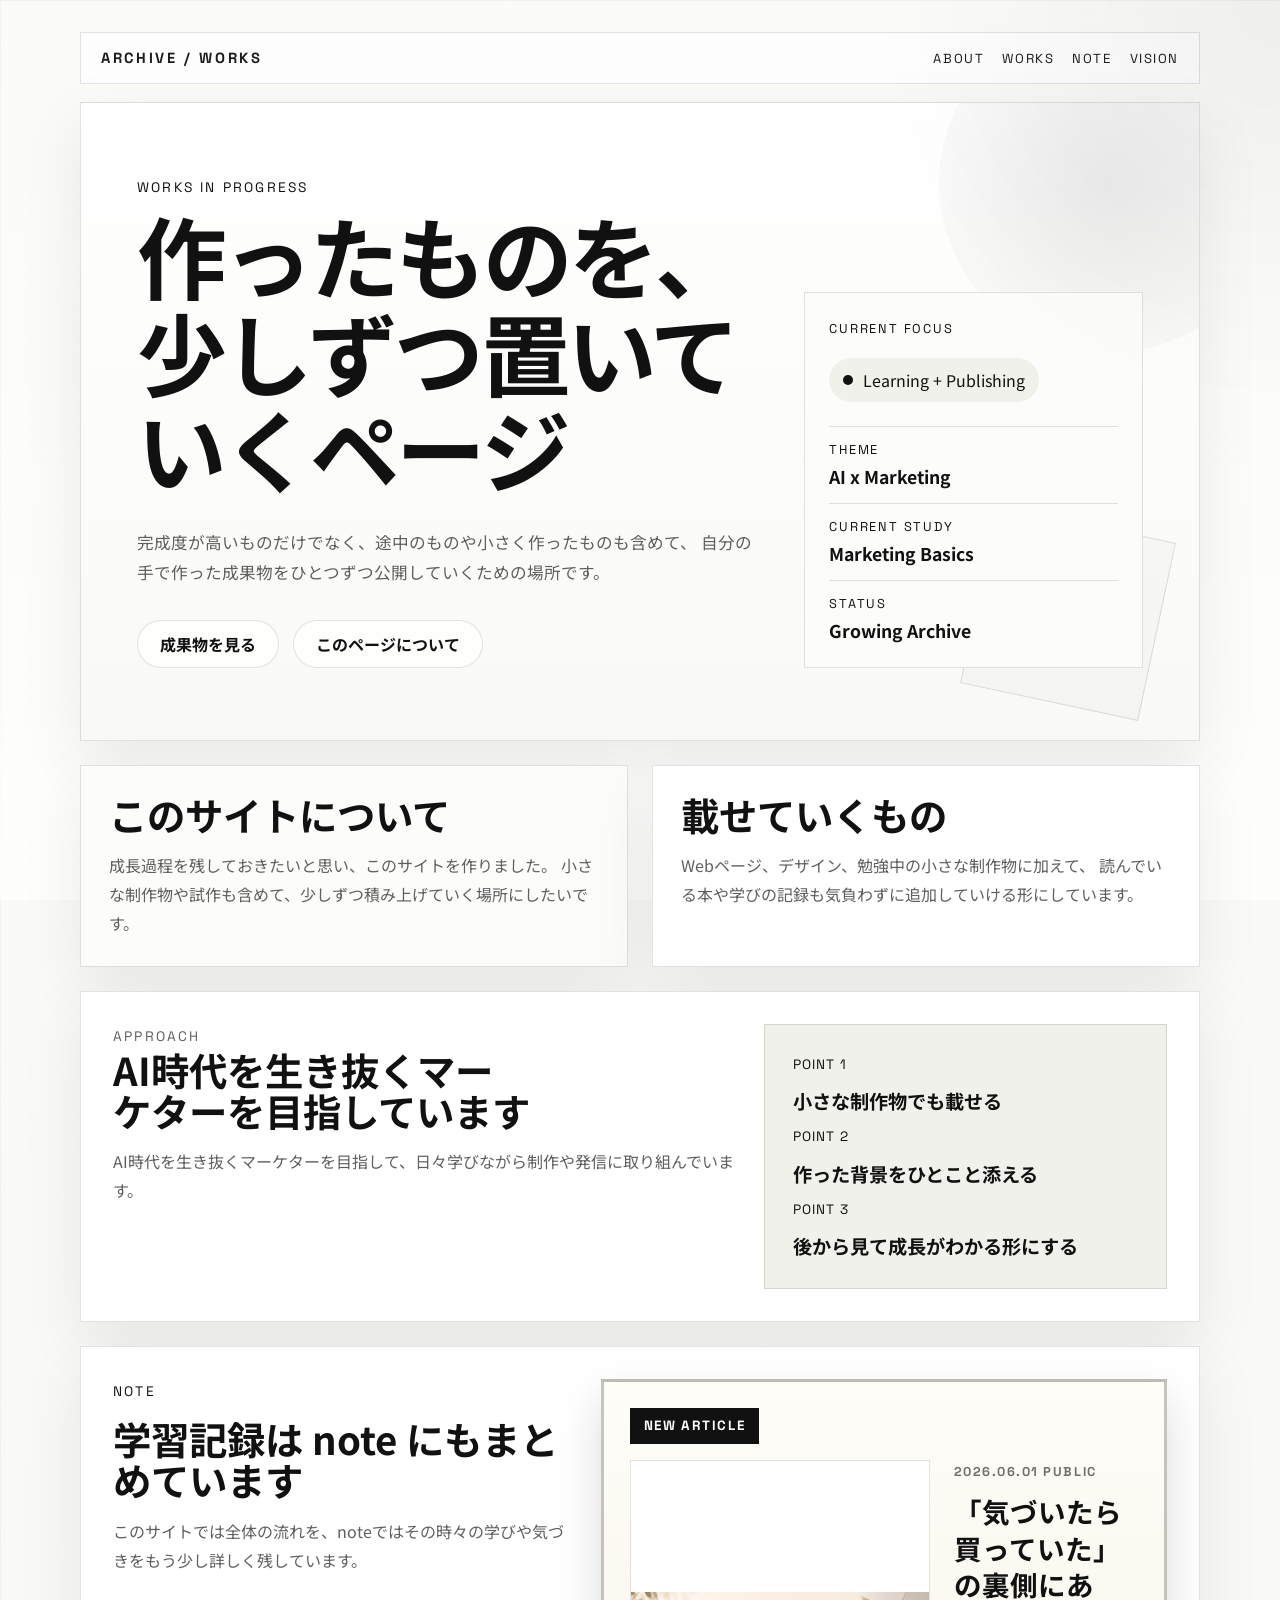
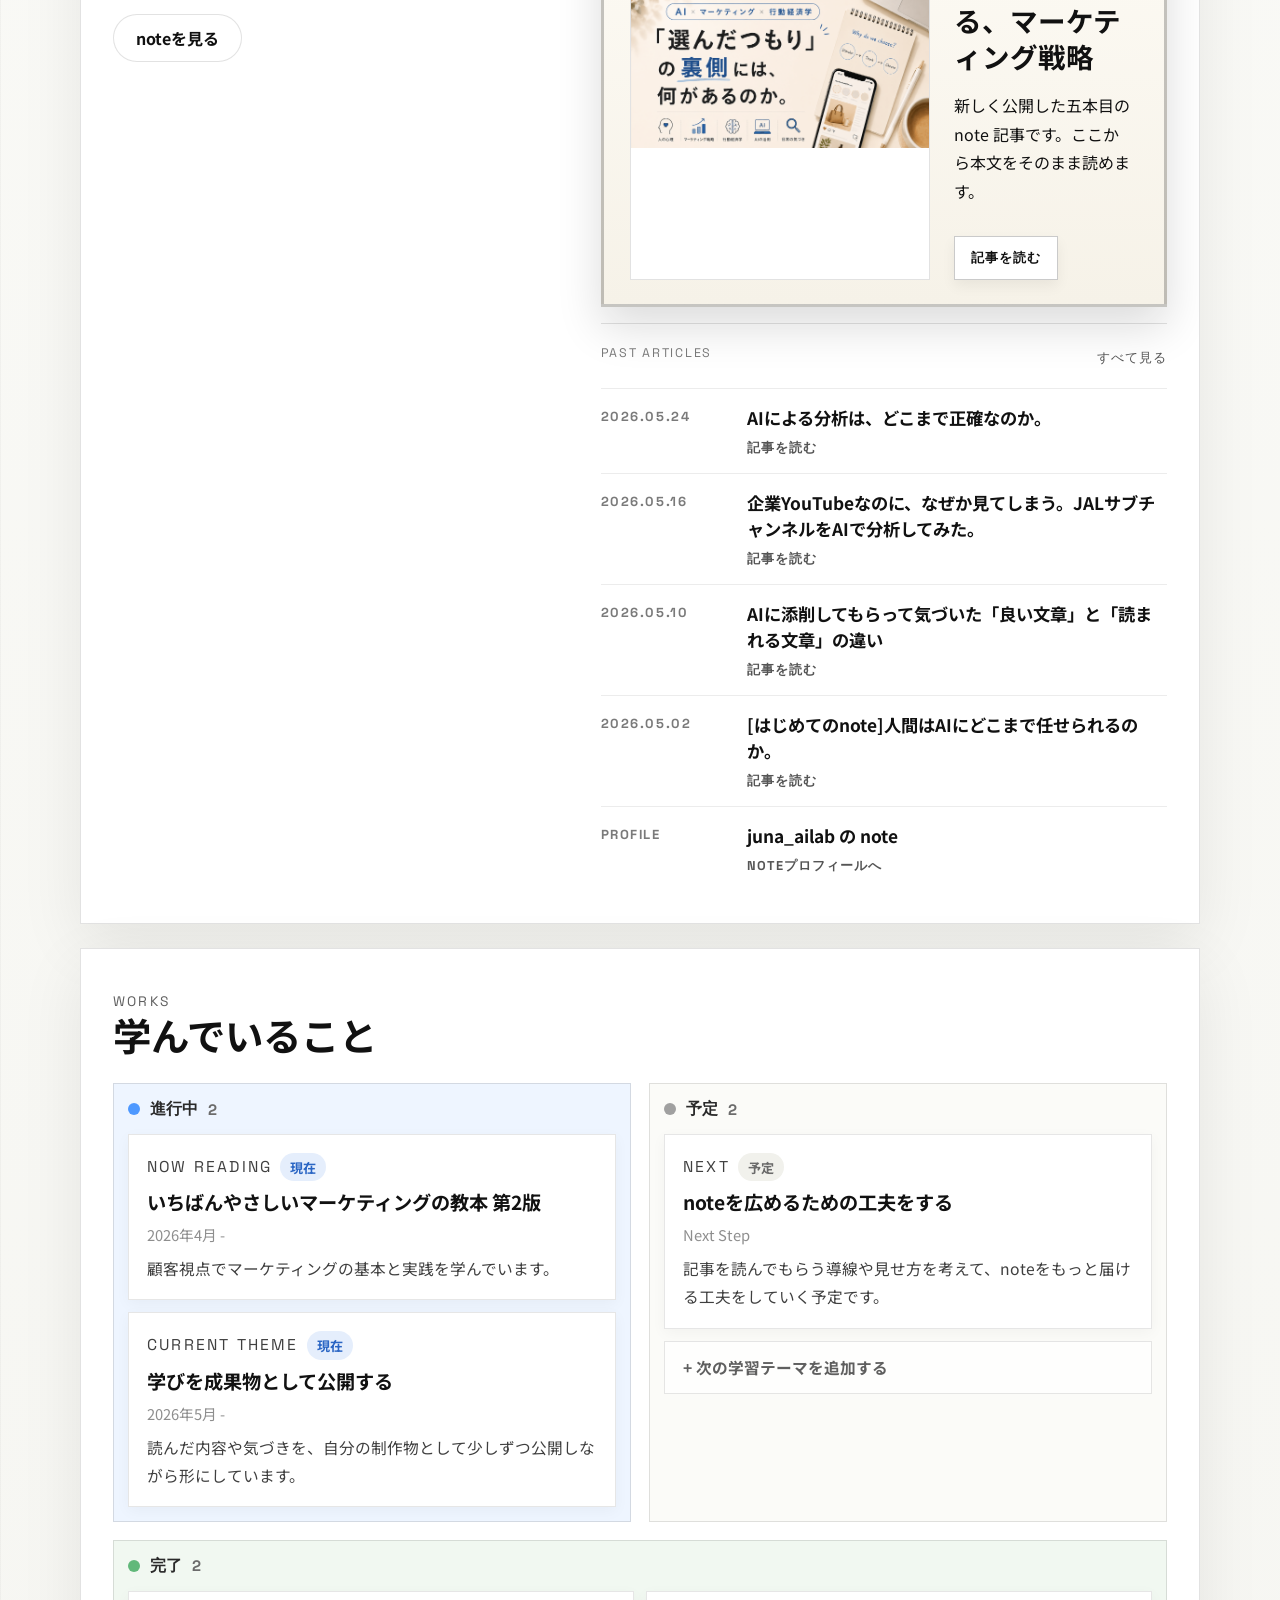
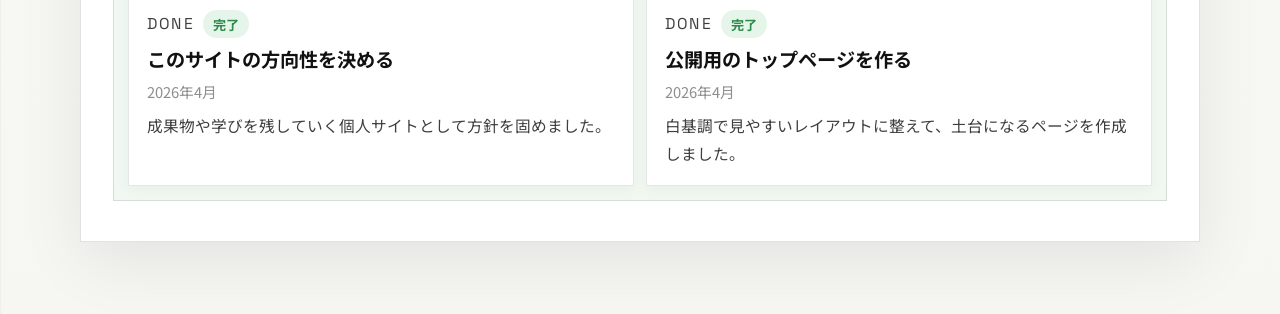
==== index.html @ 8f5c6675 "Update latest note article" ====
<!DOCTYPE html>
<html lang="ja">
  <head>
    <meta charset="UTF-8" />
    <meta name="viewport" content="width=device-width, initial-scale=1.0" />
    <title>成果物を置いていくページ</title>
    <link rel="preconnect" href="https://fonts.googleapis.com" />
    <link rel="preconnect" href="https://fonts.gstatic.com" crossorigin />
    <link
      href="https://fonts.googleapis.com/css2?family=Noto+Sans+JP:wght@400;500;700;800&family=Space+Grotesk:wght@400;500;700&display=swap"
      rel="stylesheet"
    />
    <link rel="stylesheet" href="./style.css" />
  </head>
  <body>
    <div class="page-shell">
      <nav class="site-nav" aria-label="primary">
        <div class="site-mark">Archive / Works</div>
        <div class="site-links">
          <a href="#about">About</a>
          <a href="#works">Works</a>
          <a href="#note">Note</a>
          <a href="#profile">Vision</a>
        </div>
      </nav>

      <header class="hero">
        <div class="hero-copy">
          <p class="eyebrow">WORKS IN PROGRESS</p>
          <h1>作ったものを、少しずつ置いていくページ</h1>
          <p class="hero-text">
            完成度が高いものだけでなく、途中のものや小さく作ったものも含めて、
            自分の手で作った成果物をひとつずつ公開していくための場所です。
          </p>
          <div class="hero-actions">
            <a class="button button-primary" href="#note">成果物を見る</a>
            <a class="button button-secondary" href="#about">このページについて</a>
          </div>
        </div>

        <aside class="hero-panel" aria-label="site overview">
          <p class="panel-label">CURRENT FOCUS</p>
          <div class="signal">
            <span class="signal-dot"></span>
            <span>Learning + Publishing</span>
          </div>
          <dl class="hero-metrics">
            <div>
              <dt>Theme</dt>
              <dd>AI x Marketing</dd>
            </div>
            <div>
              <dt>Current Study</dt>
              <dd>Marketing Basics</dd>
            </div>
            <div>
              <dt>Status</dt>
              <dd>Growing Archive</dd>
            </div>
          </dl>
        </aside>
      </header>

      <main>
        <section class="card-grid" id="about">
          <article class="card card-accent">
            <h2>このサイトについて</h2>
            <p>
              成長過程を残しておきたいと思い、このサイトを作りました。
              小さな制作物や試作も含めて、少しずつ積み上げていく場所にしたいです。
            </p>
          </article>
          <article class="card">
            <h2>載せていくもの</h2>
            <p>
              Webページ、デザイン、勉強中の小さな制作物に加えて、
              読んでいる本や学びの記録も気負わずに追加していける形にしています。
            </p>
          </article>
        </section>

        <section class="profile" id="profile">
          <div class="profile-copy">
            <p class="section-label">APPROACH</p>
            <h2>AI時代を生き抜くマーケターを目指しています</h2>
            <p>
              AI時代を生き抜くマーケターを目指して、日々学びながら制作や発信に取り組んでいます。
            </p>
          </div>
          <div class="profile-panel">
            <p>Point 1</p>
            <strong>小さな制作物でも載せる</strong>
            <p>Point 2</p>
            <strong>作った背景をひとこと添える</strong>
            <p>Point 3</p>
            <strong>後から見て成長がわかる形にする</strong>
          </div>
        </section>

        <section class="note-section" id="note">
          <div class="note-copy">
            <p class="section-label">NOTE</p>
            <h2>学習記録は note にもまとめています</h2>
            <p>
              このサイトでは全体の流れを、noteではその時々の学びや気づきをもう少し詳しく残しています。
            </p>
            <a class="button button-primary" href="https://note.com/juna_ailab" target="_blank" rel="noreferrer">
              noteを見る
            </a>
          </div>
          <div class="note-grid">
            <a class="note-card note-card-featured" href="https://note.com/juna_ailab/n/n4e524d72c560" target="_blank" rel="noreferrer">
              <p class="note-label">NEW ARTICLE</p>
              <div class="note-featured-layout">
                <div class="note-thumbnail">
                  <img src="./note-article-thumb-5.png" alt="五本目のnote記事サムネイル" />
                </div>
                <div class="note-featured-copy">
                  <p class="note-date">2026.06.01 Public</p>
                  <h3>「気づいたら買っていた」の裏側にある、マーケティング戦略</h3>
                  <p>新しく公開した五本目の note 記事です。ここから本文をそのまま読めます。</p>
                  <span class="note-link">記事を読む</span>
                </div>
              </div>
            </a>
            <div class="past-articles">
              <div class="past-articles-header">
                <p class="note-label">PAST ARTICLES</p>
                <a class="past-articles-link" href="https://note.com/juna_ailab" target="_blank" rel="noreferrer">
                  すべて見る
                </a>
              </div>
              <a
                class="headline-item"
                href="https://note.com/juna_ailab/n/n5fbb3670ff17"
                target="_blank"
                rel="noreferrer"
              >
                <p class="headline-date">2026.05.24</p>
                <div class="headline-body">
                  <h3>AIによる分析は、どこまで正確なのか。</h3>
                  <span class="headline-link">記事を読む</span>
                </div>
              </a>
              <a
                class="headline-item"
                href="https://note.com/juna_ailab/n/nf59cea76a157"
                target="_blank"
                rel="noreferrer"
              >
                <p class="headline-date">2026.05.16</p>
                <div class="headline-body">
                  <h3>企業YouTubeなのに、なぜか見てしまう。JALサブチャンネルをAIで分析してみた。</h3>
                  <span class="headline-link">記事を読む</span>
                </div>
              </a>
              <a
                class="headline-item"
                href="https://note.com/juna_ailab/n/n87739e227b66"
                target="_blank"
                rel="noreferrer"
              >
                <p class="headline-date">2026.05.10</p>
                <div class="headline-body">
                  <h3>AIに添削してもらって気づいた「良い文章」と「読まれる文章」の違い</h3>
                  <span class="headline-link">記事を読む</span>
                </div>
              </a>
              <a
                class="headline-item"
                href="https://note.com/juna_ailab/n/ne83210d239c8"
                target="_blank"
                rel="noreferrer"
              >
                <p class="headline-date">2026.05.02</p>
                <div class="headline-body">
                  <h3>[はじめてのnote]人間はAIにどこまで任せられるのか。</h3>
                  <span class="headline-link">記事を読む</span>
                </div>
              </a>
              <a class="headline-item" href="https://note.com/juna_ailab" target="_blank" rel="noreferrer">
                <p class="headline-date">PROFILE</p>
                <div class="headline-body">
                  <h3>juna_ailab の note</h3>
                  <span class="headline-link">noteプロフィールへ</span>
                </div>
              </a>
            </div>
          </div>
        </section>

        <section class="contact" id="works">
          <p class="section-label">WORKS</p>
          <h2>学んでいること</h2>

          <div class="works-grid">
            <section class="work-column is-active" aria-label="進行中">
              <div class="work-column-header">
                <span class="work-dot"></span>
                <span class="work-column-title">進行中</span>
                <span class="work-count">2</span>
              </div>
              <div class="work-list">
                <article class="work-card">
                  <div class="work-meta">
                    <p class="work-tag">Now Reading</p>
                    <span class="work-pill">現在</span>
                  </div>
                  <h3>いちばんやさしいマーケティングの教本 第2版</h3>
                  <div class="work-date">2026年4月 -</div>
                  <p>顧客視点でマーケティングの基本と実践を学んでいます。</p>
                </article>
                <article class="work-card">
                  <div class="work-meta">
                    <p class="work-tag">Current Theme</p>
                    <span class="work-pill">現在</span>
                  </div>
                  <h3>学びを成果物として公開する</h3>
                  <div class="work-date">2026年5月 -</div>
                  <p>読んだ内容や気づきを、自分の制作物として少しずつ公開しながら形にしています。</p>
                </article>
              </div>
            </section>

            <section class="work-column is-plan" aria-label="予定">
              <div class="work-column-header">
                <span class="work-dot"></span>
                <span class="work-column-title">予定</span>
                <span class="work-count">2</span>
              </div>
              <div class="work-list">
                <article class="work-card">
                  <div class="work-meta">
                    <p class="work-tag">Next</p>
                    <span class="work-pill">予定</span>
                  </div>
                  <h3>noteを広めるための工夫をする</h3>
                  <div class="work-date">Next Step</div>
                  <p>記事を読んでもらう導線や見せ方を考えて、noteをもっと届ける工夫をしていく予定です。</p>
                </article>
                <article class="work-add">+ 次の学習テーマを追加する</article>
              </div>
            </section>
          </div>

          <div class="works-grid-bottom">
            <section class="work-column is-done" aria-label="完了">
              <div class="work-column-header">
                <span class="work-dot"></span>
                <span class="work-column-title">完了</span>
                <span class="work-count">2</span>
              </div>
              <div class="work-list work-list-complete">
                <article class="work-card">
                  <div class="work-meta">
                    <p class="work-tag">Done</p>
                    <span class="work-pill">完了</span>
                  </div>
                  <h3>このサイトの方向性を決める</h3>
                  <div class="work-date">2026年4月</div>
                  <p>成果物や学びを残していく個人サイトとして方針を固めました。</p>
                </article>
                <article class="work-card">
                  <div class="work-meta">
                    <p class="work-tag">Done</p>
                    <span class="work-pill">完了</span>
                  </div>
                  <h3>公開用のトップページを作る</h3>
                  <div class="work-date">2026年4月</div>
                  <p>白基調で見やすいレイアウトに整えて、土台になるページを作成しました。</p>
                </article>
              </div>
            </section>
          </div>
        </section>
      </main>
    </div>
  </body>
</html>
---- style.css ----
:root {
  --bg: #f6f6f2;
  --bg-soft: #ffffff;
  --surface: rgba(255, 255, 255, 0.96);
  --text: #111111;
  --muted: #5f5f5f;
  --line: rgba(17, 17, 17, 0.12);
  --accent: #111111;
  --shadow: 0 20px 60px rgba(17, 17, 17, 0.08);
}

* {
  box-sizing: border-box;
}

html {
  scroll-behavior: smooth;
}

body {
  margin: 0;
  min-height: 100vh;
  font-family: "Noto Sans JP", sans-serif;
  color: var(--text);
  background:
    linear-gradient(180deg, rgba(17, 17, 17, 0.04) 0, rgba(17, 17, 17, 0.04) 1px, transparent 1px, transparent 120px),
    linear-gradient(90deg, rgba(17, 17, 17, 0.03) 0, rgba(17, 17, 17, 0.03) 1px, transparent 1px, transparent 120px),
    linear-gradient(180deg, #fbfbf8 0%, var(--bg) 100%);
}

body::before {
  content: "";
  position: fixed;
  inset: 0;
  background: linear-gradient(180deg, rgba(255, 255, 255, 0) 0%, rgba(255, 255, 255, 0.78) 100%);
  pointer-events: none;
}

body::after {
  content: "";
  position: fixed;
  inset: 0;
  pointer-events: none;
  background: radial-gradient(circle at top right, rgba(17, 17, 17, 0.05), transparent 26%);
}

.page-shell {
  width: min(1120px, calc(100% - 40px));
  margin: 0 auto;
  padding: 32px 0 72px;
}

.site-nav {
  display: flex;
  align-items: center;
  justify-content: space-between;
  gap: 16px;
  margin-bottom: 18px;
  padding: 16px 20px;
  border: 1px solid var(--line);
  background: rgba(255, 255, 255, 0.88);
}

.site-mark {
  font-family: "Space Grotesk", sans-serif;
  font-size: 0.92rem;
  font-weight: 700;
  letter-spacing: 0.18em;
  text-transform: uppercase;
}

.site-links {
  display: flex;
  flex-wrap: wrap;
  gap: 18px;
}

.site-links a {
  color: var(--text);
  text-decoration: none;
  font-family: "Space Grotesk", sans-serif;
  font-size: 0.82rem;
  letter-spacing: 0.12em;
  text-transform: uppercase;
}

.hero,
.card,
.profile,
.contact {
  background: var(--surface);
  border: 1px solid var(--line);
  box-shadow: var(--shadow);
}

.hero {
  position: relative;
  overflow: hidden;
  display: grid;
  grid-template-columns: minmax(0, 1.5fr) minmax(280px, 0.8fr);
  gap: 32px;
  padding: 72px 56px;
  background: linear-gradient(180deg, rgba(255, 255, 255, 0.98), rgba(249, 249, 245, 0.98));
}

.hero::after {
  content: "";
  position: absolute;
  width: 340px;
  height: 340px;
  right: -80px;
  top: -90px;
  border-radius: 50%;
  background: radial-gradient(circle, rgba(17, 17, 17, 0.08), rgba(17, 17, 17, 0));
}

.hero::before {
  content: "";
  position: absolute;
  inset: auto 40px 36px auto;
  width: 180px;
  height: 180px;
  border: 1px solid rgba(17, 17, 17, 0.12);
  background: rgba(17, 17, 17, 0.02);
  transform: rotate(12deg);
}

.hero-copy {
  align-self: center;
}

.hero-panel {
  align-self: end;
  padding: 24px;
  border: 1px solid var(--line);
  background: #fcfcfa;
  color: var(--text);
}

.eyebrow,
.section-label {
  margin: 0 0 14px;
  font-family: "Space Grotesk", sans-serif;
  font-size: 0.86rem;
  letter-spacing: 0.16em;
  color: var(--accent);
  text-transform: uppercase;
}

.panel-label,
.hero-metrics dt,
.work-tag {
  margin: 0;
  font-family: "Space Grotesk", sans-serif;
  font-size: 0.8rem;
  letter-spacing: 0.14em;
  text-transform: uppercase;
  color: currentColor;
}

h1,
h2 {
  margin: 0;
  line-height: 1.08;
}

h1 {
  max-width: 11ch;
  font-family: "Space Grotesk", "Noto Sans JP", sans-serif;
  font-size: clamp(3rem, 7vw, 5.8rem);
  letter-spacing: -0.04em;
  text-transform: uppercase;
}

h2 {
  font-size: clamp(1.75rem, 3vw, 2.5rem);
}

p {
  line-height: 1.8;
}

.hero-text {
  max-width: 620px;
  margin: 24px 0 0;
  font-size: 1.04rem;
  color: var(--muted);
}

.hero-actions {
  display: flex;
  flex-wrap: wrap;
  gap: 14px;
  margin-top: 32px;
}

.signal {
  display: inline-flex;
  align-items: center;
  gap: 10px;
  margin-top: 18px;
  padding: 10px 14px;
  border-radius: 999px;
  background: #f1f1ec;
  color: var(--text);
}

.signal-dot {
  width: 10px;
  height: 10px;
  border-radius: 50%;
  background: #111111;
}

.hero-metrics {
  display: grid;
  gap: 14px;
  margin: 24px 0 0;
}

.hero-metrics div {
  padding-top: 14px;
  border-top: 1px solid var(--line);
}

.hero-metrics dd {
  margin: 6px 0 0;
  font-size: 1.1rem;
  font-weight: 700;
}

.button {
  display: inline-flex;
  align-items: center;
  justify-content: center;
  min-height: 48px;
  padding: 0 22px;
  border-radius: 999px;
  text-decoration: none;
  font-weight: 700;
  transition:
    transform 180ms ease,
    box-shadow 180ms ease,
    background-color 180ms ease,
    color 180ms ease,
    border-color 180ms ease;
}

.button:hover {
  transform: translateY(-2px);
  box-shadow: 0 12px 28px rgba(17, 17, 17, 0.1);
}

.button-primary,
.button-secondary {
  color: var(--text);
  border: 1px solid var(--line);
  background: rgba(255, 255, 255, 0.86);
}

.button-primary:hover,
.button-secondary:hover {
  background: #ffffff;
}

main {
  display: grid;
  gap: 24px;
  margin-top: 24px;
}

.card-grid {
  display: grid;
  grid-template-columns: repeat(2, minmax(0, 1fr));
  gap: 24px;
}

.card {
  padding: 28px;
  background: var(--surface);
}

.card-accent {
  background: #fcfcfa;
}

.card p,
.profile-copy p,
.contact p {
  margin-bottom: 0;
  color: var(--muted);
}

.card h2,
.contact h2,
.profile h2 {
  text-wrap: balance;
}

.profile {
  display: grid;
  grid-template-columns: 1.4fr 0.9fr;
  gap: 24px;
  padding: 32px;
  background: var(--surface);
}

.note-section {
  display: grid;
  grid-template-columns: 0.9fr 1.1fr;
  gap: 24px;
  padding: 32px;
  background: var(--surface);
  border: 1px solid var(--line);
  box-shadow: var(--shadow);
}

.note-copy p:last-of-type {
  color: var(--muted);
}

.note-copy .button {
  margin-top: 24px;
}

.note-grid {
  display: grid;
  grid-template-columns: 1fr;
  gap: 16px;
}

.note-card {
  display: block;
  padding: 18px;
  border: 1px solid var(--line);
  background: #fcfcfa;
  color: inherit;
  text-decoration: none;
  box-shadow: 0 4px 14px rgba(17, 17, 17, 0.04);
  transition:
    transform 180ms ease,
    box-shadow 180ms ease,
    border-color 180ms ease;
}

.note-grid > .note-card:not(.note-card-featured) {
  opacity: 0.92;
}

.note-card:hover {
  transform: translateY(-2px);
  box-shadow: 0 10px 24px rgba(17, 17, 17, 0.08);
}

.note-card-muted {
  background: #f8f8f4;
}

.note-card-featured {
  position: relative;
  grid-column: 1 / -1;
  padding: 26px 26px 24px;
  background: linear-gradient(180deg, #fffdf8, #f6f2e8);
  border: 3px solid rgba(17, 17, 17, 0.24);
  box-shadow: 0 20px 42px rgba(17, 17, 17, 0.14);
}

.note-label {
  margin: 0 0 10px;
  font-family: "Space Grotesk", sans-serif;
  font-size: 0.78rem;
  letter-spacing: 0.14em;
  text-transform: uppercase;
  color: #7a7a7a;
}

.note-card-featured .note-label {
  display: inline-flex;
  align-items: center;
  min-height: 36px;
  padding: 0 14px;
  margin-bottom: 16px;
  background: #111111;
  color: #ffffff;
  font-size: 0.84rem;
  font-weight: 700;
  letter-spacing: 0.12em;
}

.note-card h3 {
  margin: 0;
  font-size: 1.05rem;
  line-height: 1.45;
}

.note-card-featured h3 {
  font-size: 1.72rem;
  line-height: 1.32;
}

.note-featured-layout {
  display: grid;
  grid-template-columns: minmax(240px, 300px) minmax(0, 1fr);
  gap: 24px;
  align-items: stretch;
}

.note-thumbnail {
  position: relative;
  min-height: 240px;
  border: 1px solid rgba(17, 17, 17, 0.12);
  background: #ffffff;
  overflow: hidden;
  display: grid;
  place-items: center;
}

.note-thumbnail img {
  display: block;
  width: 100%;
  height: 100%;
  object-fit: contain;
  background: #ffffff;
}

.note-featured-copy {
  display: flex;
  flex-direction: column;
  justify-content: center;
  padding-right: 8px;
}

.note-date {
  margin: 0 0 10px;
  font-family: "Space Grotesk", sans-serif;
  font-size: 0.8rem;
  font-weight: 700;
  letter-spacing: 0.12em;
  text-transform: uppercase;
  color: #6f6f6f;
}

.note-card p:last-child {
  margin: 10px 0 0;
  color: var(--muted);
}

.note-link {
  display: inline-flex;
  align-items: center;
  margin-top: 14px;
  font-family: "Space Grotesk", sans-serif;
  font-size: 0.84rem;
  font-weight: 700;
  letter-spacing: 0.08em;
  text-transform: uppercase;
  color: #111111;
}

.note-card-featured .note-link {
  width: fit-content;
  min-height: 44px;
  padding: 0 16px;
  border: 1px solid rgba(17, 17, 17, 0.22);
  background: #ffffff;
  box-shadow: 0 6px 14px rgba(17, 17, 17, 0.06);
}

.note-grid > .note-card:not(.note-card-featured) .note-link {
  margin-top: 16px;
  font-size: 0.78rem;
  color: #555555;
}

.past-articles {
  display: grid;
  gap: 0;
  border-top: 1px solid var(--line);
}

.past-articles-header {
  display: flex;
  align-items: center;
  justify-content: space-between;
  gap: 12px;
  padding: 18px 0 14px;
}

.past-articles-link {
  color: #555555;
  text-decoration: none;
  font-family: "Space Grotesk", sans-serif;
  font-size: 0.8rem;
  letter-spacing: 0.08em;
  text-transform: uppercase;
}

.headline-item {
  display: grid;
  grid-template-columns: 130px 1fr;
  gap: 16px;
  align-items: start;
  padding: 16px 0;
  border-top: 1px solid rgba(17, 17, 17, 0.08);
  color: inherit;
  text-decoration: none;
}

.headline-date {
  margin: 0;
  font-family: "Space Grotesk", sans-serif;
  font-size: 0.82rem;
  font-weight: 700;
  letter-spacing: 0.12em;
  text-transform: uppercase;
  color: #7a7a7a;
}

.headline-body {
  display: grid;
  gap: 8px;
}

.headline-body h3 {
  margin: 0;
  font-size: 1.08rem;
  line-height: 1.5;
}

.headline-link {
  font-family: "Space Grotesk", sans-serif;
  font-size: 0.8rem;
  font-weight: 700;
  letter-spacing: 0.08em;
  text-transform: uppercase;
  color: #555555;
}

.profile-panel {
  display: grid;
  gap: 10px;
  align-content: center;
  padding: 28px;
  background: #f1f1ec;
  border: 1px solid var(--line);
}

.profile-panel p {
  margin: 0;
  font-family: "Space Grotesk", sans-serif;
  font-size: 0.85rem;
  letter-spacing: 0.08em;
  text-transform: uppercase;
  color: var(--accent);
}

.profile-panel strong {
  font-size: 1.2rem;
}

.contact {
  padding: 40px 32px;
  background: var(--surface);
}

.works-grid {
  display: grid;
  grid-template-columns: repeat(2, minmax(0, 1fr));
  gap: 18px;
  margin-top: 28px;
}

.works-grid-bottom {
  display: grid;
  grid-template-columns: 1fr;
  gap: 18px;
  margin-top: 18px;
}

.work-column {
  padding: 14px;
  border: 1px solid var(--line);
  background: #fbfbf8;
}

.work-column.is-active {
  background: #eef5ff;
}

.work-column.is-done {
  background: #f1f8f1;
}

.work-column-header {
  display: flex;
  align-items: center;
  gap: 10px;
  margin-bottom: 14px;
  font-family: "Space Grotesk", sans-serif;
  font-weight: 700;
}

.work-dot {
  width: 12px;
  height: 12px;
  border-radius: 50%;
  background: #b6b6b6;
}

.is-active .work-dot {
  background: #4d98ff;
}

.is-done .work-dot {
  background: #61b87a;
}

.is-plan .work-dot {
  background: #a0a0a0;
}

.work-column-title {
  font-size: 1rem;
  color: #2a2a2a;
}

.work-count {
  color: #6b6b6b;
  font-size: 0.95rem;
}

.work-list {
  display: grid;
  gap: 12px;
}

.work-list.work-list-complete {
  grid-template-columns: repeat(2, minmax(0, 1fr));
}

.work-card {
  padding: 18px 18px 16px;
  border: 1px solid rgba(17, 17, 17, 0.1);
  background: #ffffff;
  box-shadow: 0 4px 14px rgba(17, 17, 17, 0.04);
}

.work-meta {
  display: flex;
  flex-wrap: wrap;
  gap: 8px;
  margin-bottom: 8px;
}

.work-tag {
  color: #7a7a7a;
}

.work-pill {
  display: inline-flex;
  align-items: center;
  min-height: 28px;
  padding: 0 10px;
  border-radius: 999px;
  background: #e5eefc;
  color: #2b66c4;
  font-size: 0.82rem;
  font-weight: 700;
}

.is-done .work-pill {
  background: #e6f5ea;
  color: #2f8b4c;
}

.is-plan .work-pill {
  background: #f1f1ec;
  color: #6b6b6b;
}

.work-card h3 {
  margin: 0;
  font-size: 1.2rem;
  line-height: 1.4;
}

.work-date {
  margin-top: 8px;
  font-size: 0.92rem;
  color: #8e8e8e;
}

.work-card p {
  margin: 0;
  color: #3f3f3f;
  font-size: 0.98rem;
  line-height: 1.8;
}

.work-card p:last-child {
  margin-top: 10px;
}

.work-add {
  padding: 14px 18px;
  border: 1px solid rgba(17, 17, 17, 0.1);
  background: rgba(255, 255, 255, 0.72);
  color: #5f5f5f;
  font-size: 0.98rem;
  font-weight: 700;
}

.hero,
.card,
.profile,
.contact,
.note-section,
.profile-panel {
  position: relative;
}

.hero,
.card,
.profile,
.contact,
.note-section {
  overflow: hidden;
}

.hero > *,
.card > *,
.profile > *,
.contact > *,
.note-section > * {
  position: relative;
  z-index: 1;
}

.hero::selection,
.card::selection,
.profile::selection,
.contact::selection,
.note-section::selection {
  background: rgba(17, 17, 17, 0.12);
}

.card::after,
.profile::after,
.contact::after,
.note-section::after {
  content: "";
  position: absolute;
  inset: 0;
  background: linear-gradient(120deg, transparent, rgba(17, 17, 17, 0.03), transparent);
  transform: translateX(-100%);
  transition: transform 500ms ease;
}

.card:hover::after,
.profile:hover::after,
.contact:hover::after,
.note-section:hover::after {
  transform: translateX(100%);
}

@media (max-width: 860px) {
  .page-shell {
    width: min(100% - 24px, 1120px);
    padding-top: 16px;
  }

  .hero {
    grid-template-columns: 1fr;
    padding: 48px 24px;
  }

  .hero::before {
    width: 120px;
    height: 120px;
    right: 20px;
    bottom: 24px;
  }

  .card-grid,
  .profile,
  .note-section,
  .works-grid,
  .work-list.work-list-complete {
    grid-template-columns: 1fr;
  }

  .note-grid {
    grid-template-columns: 1fr;
  }

  .note-card-featured {
    grid-column: auto;
  }

  .note-featured-layout {
    grid-template-columns: 1fr;
  }

  .note-thumbnail {
    min-height: 180px;
  }

  .headline-item {
    grid-template-columns: 1fr;
    gap: 8px;
  }
}

@media (prefers-reduced-motion: no-preference) {
  .hero,
  .card,
  .profile,
  .contact {
    animation: rise 700ms ease both;
  }

  .card:nth-child(2) {
    animation-delay: 80ms;
  }

  .profile {
    animation-delay: 220ms;
  }

  .contact {
    animation-delay: 300ms;
  }
}

@keyframes rise {
  from {
    opacity: 0;
    transform: translateY(18px);
  }

  to {
    opacity: 1;
    transform: translateY(0);
  }
}
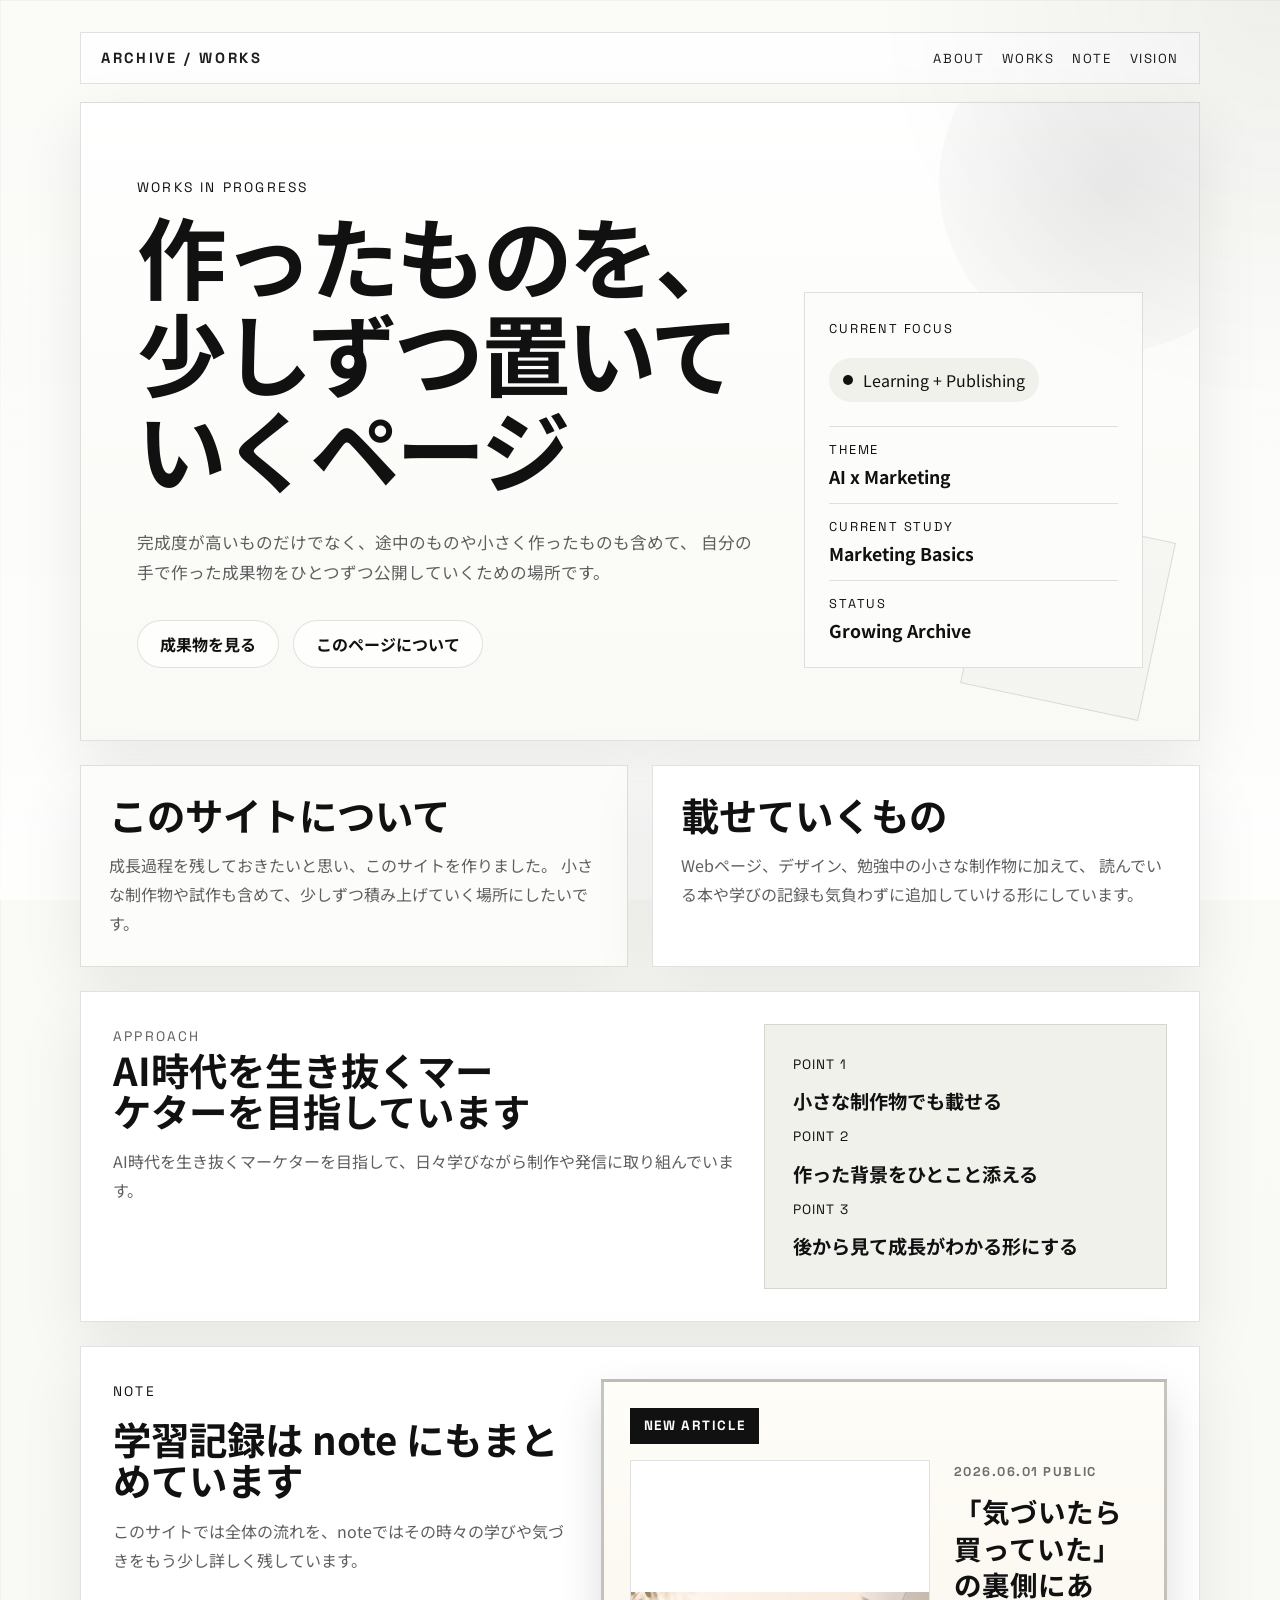
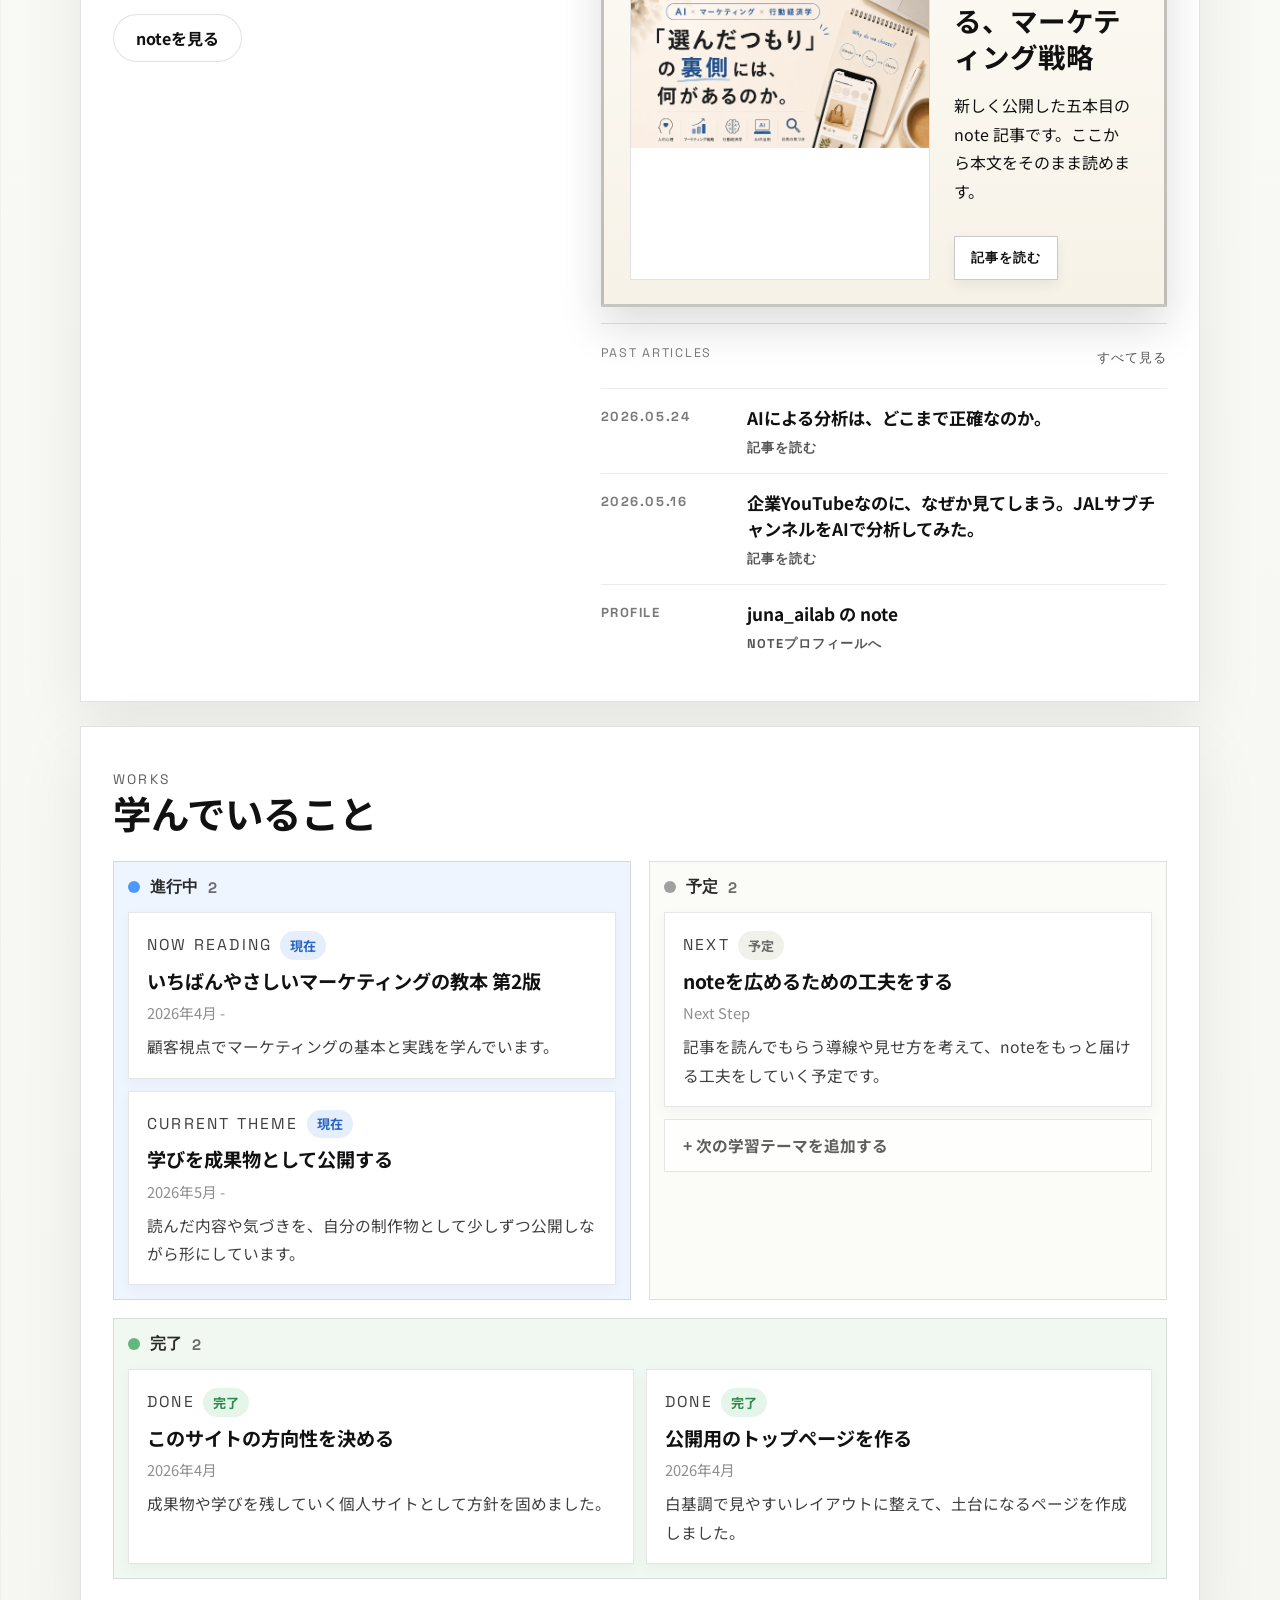
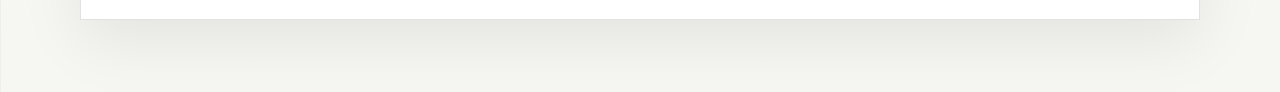
==== commit d9ba30b8: "Limit past note articles" ====
--- a/index.html
+++ b/index.html
@@ -154,30 +154,6 @@
                   <span class="headline-link">記事を読む</span>
                 </div>
               </a>
-              <a
-                class="headline-item"
-                href="https://note.com/juna_ailab/n/n87739e227b66"
-                target="_blank"
-                rel="noreferrer"
-              >
-                <p class="headline-date">2026.05.10</p>
-                <div class="headline-body">
-                  <h3>AIに添削してもらって気づいた「良い文章」と「読まれる文章」の違い</h3>
-                  <span class="headline-link">記事を読む</span>
-                </div>
-              </a>
-              <a
-                class="headline-item"
-                href="https://note.com/juna_ailab/n/ne83210d239c8"
-                target="_blank"
-                rel="noreferrer"
-              >
-                <p class="headline-date">2026.05.02</p>
-                <div class="headline-body">
-                  <h3>[はじめてのnote]人間はAIにどこまで任せられるのか。</h3>
-                  <span class="headline-link">記事を読む</span>
-                </div>
-              </a>
               <a class="headline-item" href="https://note.com/juna_ailab" target="_blank" rel="noreferrer">
                 <p class="headline-date">PROFILE</p>
                 <div class="headline-body">
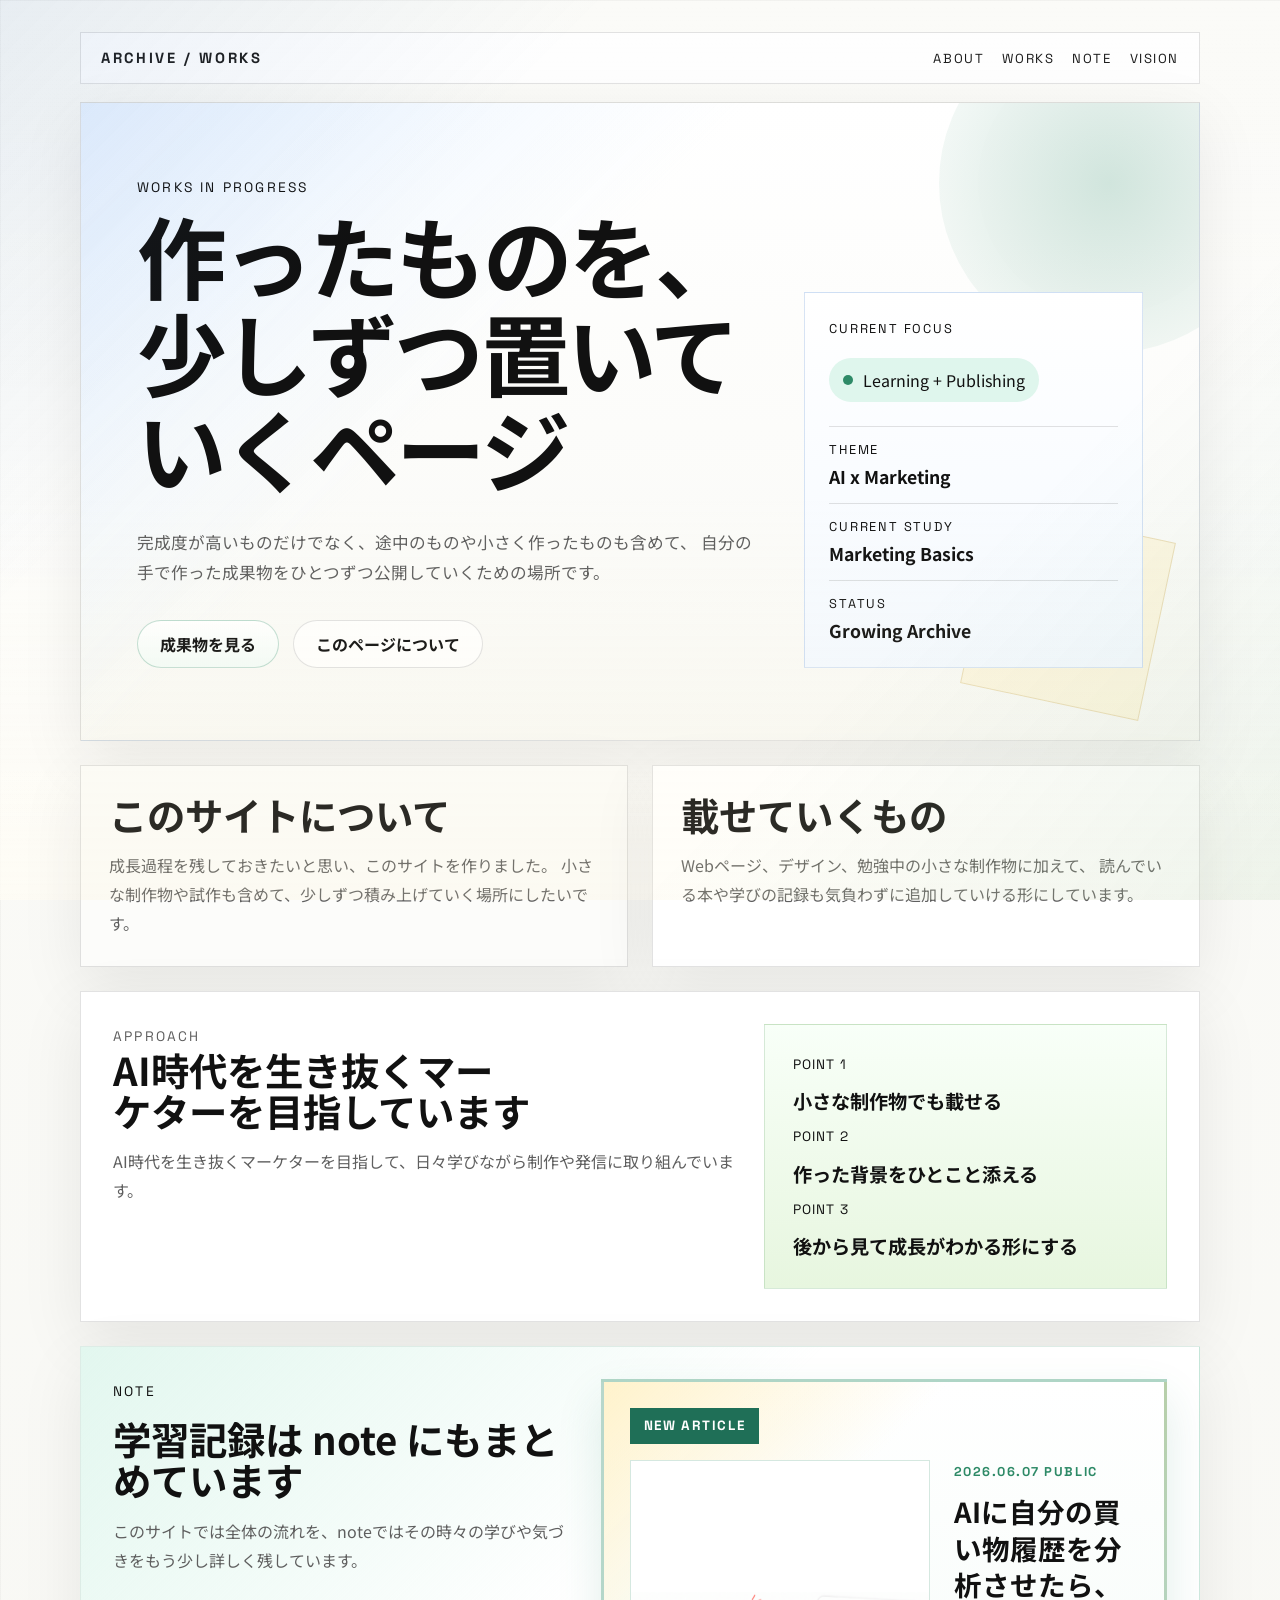
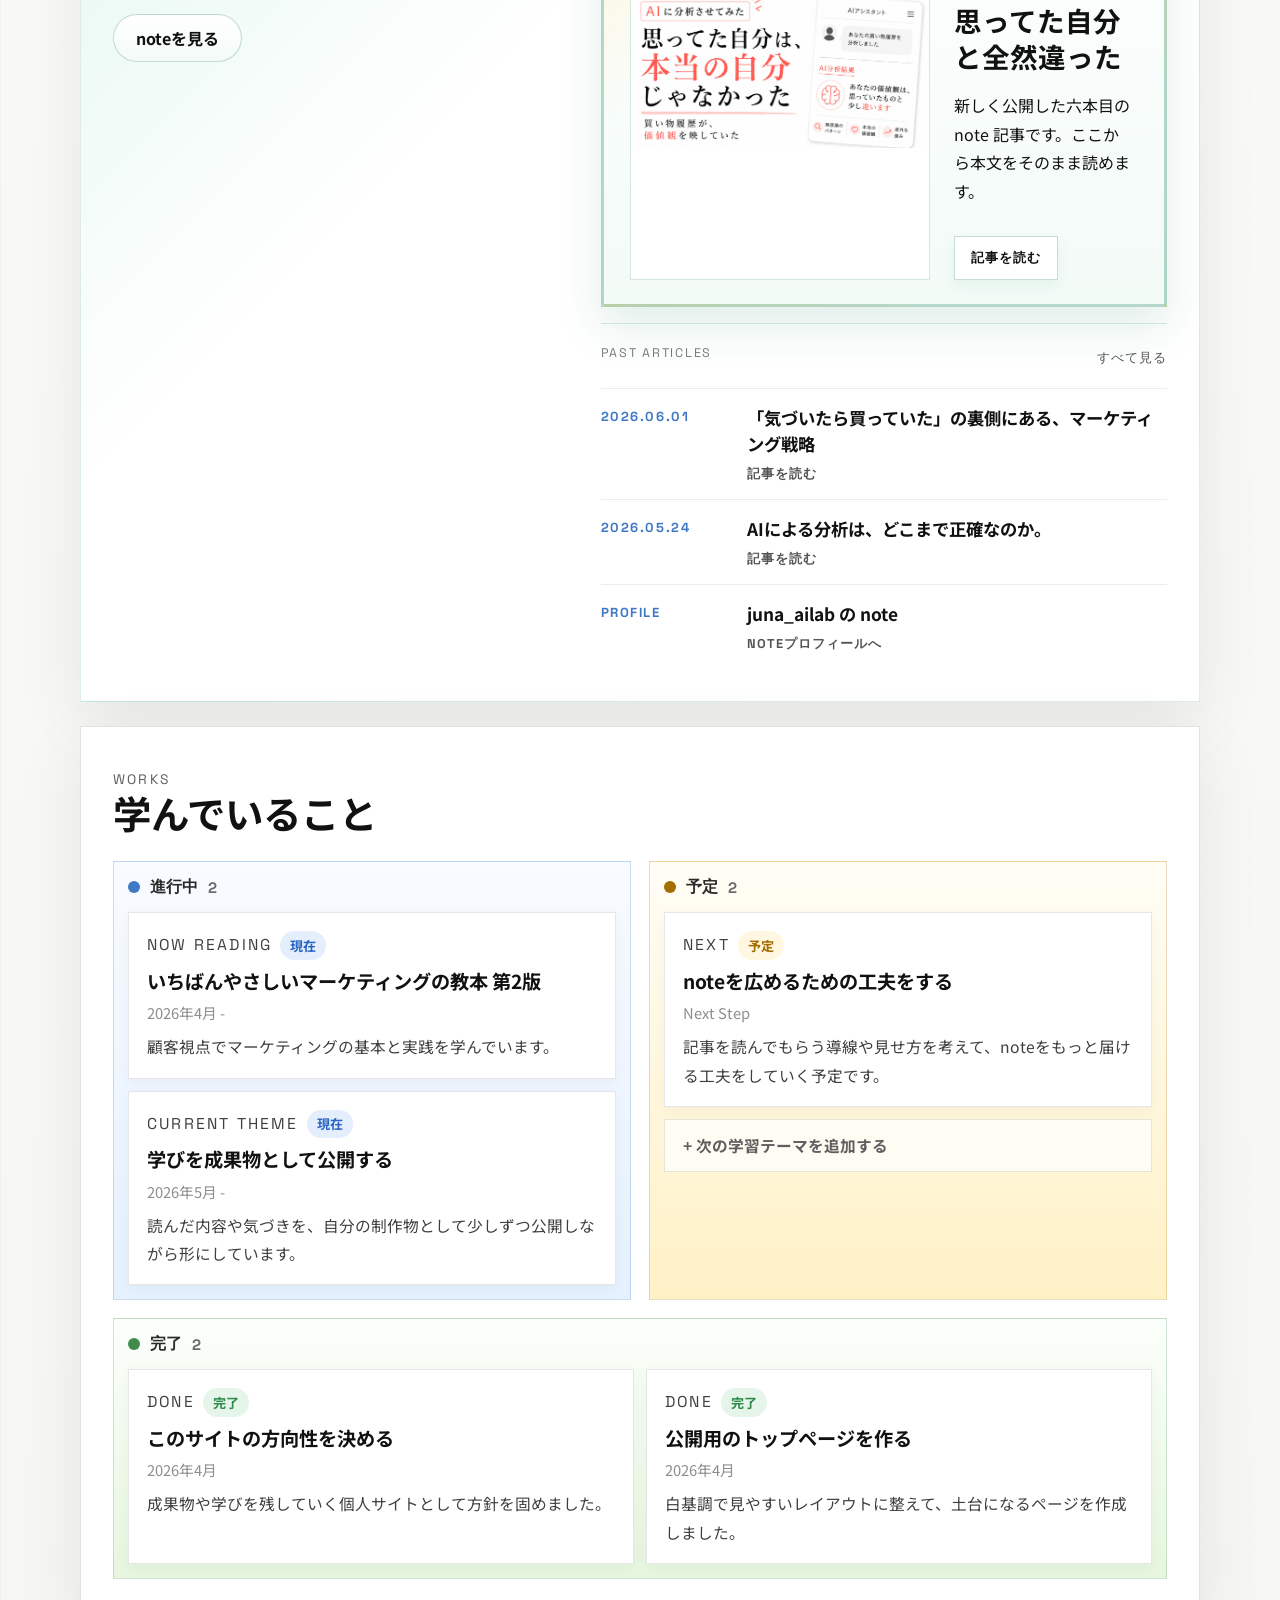
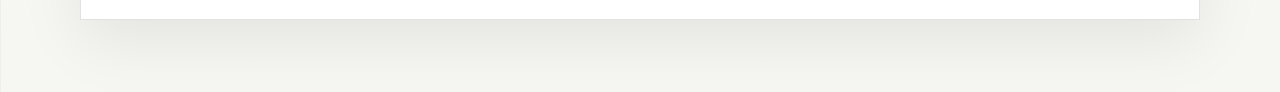
==== commit 1d7009fe: "Update latest note article" ====
--- a/index.html
+++ b/index.html
@@ -109,16 +109,16 @@
             </a>
           </div>
           <div class="note-grid">
-            <a class="note-card note-card-featured" href="https://note.com/juna_ailab/n/n4e524d72c560" target="_blank" rel="noreferrer">
+            <a class="note-card note-card-featured" href="https://note.com/juna_ailab/n/n1b60d5cb2098" target="_blank" rel="noreferrer">
               <p class="note-label">NEW ARTICLE</p>
               <div class="note-featured-layout">
                 <div class="note-thumbnail">
-                  <img src="./note-article-thumb-5.png" alt="五本目のnote記事サムネイル" />
+                  <img src="./note-article-thumb-6.png" alt="六本目のnote記事サムネイル" />
                 </div>
                 <div class="note-featured-copy">
-                  <p class="note-date">2026.06.01 Public</p>
-                  <h3>「気づいたら買っていた」の裏側にある、マーケティング戦略</h3>
-                  <p>新しく公開した五本目の note 記事です。ここから本文をそのまま読めます。</p>
+                  <p class="note-date">2026.06.07 Public</p>
+                  <h3>AIに自分の買い物履歴を分析させたら、思ってた自分と全然違った</h3>
+                  <p>新しく公開した六本目の note 記事です。ここから本文をそのまま読めます。</p>
                   <span class="note-link">記事を読む</span>
                 </div>
               </div>
@@ -130,6 +130,18 @@
                   すべて見る
                 </a>
               </div>
+              <a
+                class="headline-item"
+                href="https://note.com/juna_ailab/n/n4e524d72c560"
+                target="_blank"
+                rel="noreferrer"
+              >
+                <p class="headline-date">2026.06.01</p>
+                <div class="headline-body">
+                  <h3>「気づいたら買っていた」の裏側にある、マーケティング戦略</h3>
+                  <span class="headline-link">記事を読む</span>
+                </div>
+              </a>
               <a
                 class="headline-item"
                 href="https://note.com/juna_ailab/n/n5fbb3670ff17"
@@ -142,18 +154,6 @@
                   <span class="headline-link">記事を読む</span>
                 </div>
               </a>
-              <a
-                class="headline-item"
-                href="https://note.com/juna_ailab/n/nf59cea76a157"
-                target="_blank"
-                rel="noreferrer"
-              >
-                <p class="headline-date">2026.05.16</p>
-                <div class="headline-body">
-                  <h3>企業YouTubeなのに、なぜか見てしまう。JALサブチャンネルをAIで分析してみた。</h3>
-                  <span class="headline-link">記事を読む</span>
-                </div>
-              </a>
               <a class="headline-item" href="https://note.com/juna_ailab" target="_blank" rel="noreferrer">
                 <p class="headline-date">PROFILE</p>
                 <div class="headline-body">
--- a/style.css
+++ b/style.css
@@ -6,6 +6,14 @@
   --muted: #5f5f5f;
   --line: rgba(17, 17, 17, 0.12);
   --accent: #111111;
+  --mint: #dff6ed;
+  --mint-strong: #2e8a67;
+  --sky: #e5f1ff;
+  --sky-strong: #3f78c5;
+  --sun: #fff1c6;
+  --sun-strong: #a36d00;
+  --leaf: #e7f6df;
+  --leaf-strong: #3f8b4b;
   --shadow: 0 20px 60px rgba(17, 17, 17, 0.08);
 }
 
@@ -41,7 +49,10 @@
   position: fixed;
   inset: 0;
   pointer-events: none;
-  background: radial-gradient(circle at top right, rgba(17, 17, 17, 0.05), transparent 26%);
+  background:
+    linear-gradient(135deg, rgba(63, 120, 197, 0.1), transparent 28%),
+    linear-gradient(315deg, rgba(46, 138, 103, 0.08), transparent 30%),
+    linear-gradient(180deg, transparent 55%, rgba(255, 241, 198, 0.14));
 }
 
 .page-shell {
@@ -100,7 +111,9 @@
   grid-template-columns: minmax(0, 1.5fr) minmax(280px, 0.8fr);
   gap: 32px;
   padding: 72px 56px;
-  background: linear-gradient(180deg, rgba(255, 255, 255, 0.98), rgba(249, 249, 245, 0.98));
+  background:
+    linear-gradient(135deg, rgba(229, 241, 255, 0.92), rgba(255, 255, 255, 0) 38%),
+    linear-gradient(180deg, rgba(255, 255, 255, 0.98), rgba(249, 249, 245, 0.98));
 }
 
 .hero::after {
@@ -111,7 +124,7 @@
   right: -80px;
   top: -90px;
   border-radius: 50%;
-  background: radial-gradient(circle, rgba(17, 17, 17, 0.08), rgba(17, 17, 17, 0));
+  background: radial-gradient(circle, rgba(46, 138, 103, 0.22), rgba(46, 138, 103, 0));
 }
 
 .hero::before {
@@ -120,8 +133,8 @@
   inset: auto 40px 36px auto;
   width: 180px;
   height: 180px;
-  border: 1px solid rgba(17, 17, 17, 0.12);
-  background: rgba(17, 17, 17, 0.02);
+  border: 1px solid rgba(163, 109, 0, 0.18);
+  background: rgba(255, 241, 198, 0.45);
   transform: rotate(12deg);
 }
 
@@ -132,8 +145,8 @@
 .hero-panel {
   align-self: end;
   padding: 24px;
-  border: 1px solid var(--line);
-  background: #fcfcfa;
+  border: 1px solid rgba(63, 120, 197, 0.2);
+  background: linear-gradient(180deg, #ffffff, #f4f9ff);
   color: var(--text);
 }
 
@@ -201,7 +214,7 @@
   margin-top: 18px;
   padding: 10px 14px;
   border-radius: 999px;
-  background: #f1f1ec;
+  background: var(--mint);
   color: var(--text);
 }
 
@@ -209,7 +222,7 @@
   width: 10px;
   height: 10px;
   border-radius: 50%;
-  background: #111111;
+  background: var(--mint-strong);
 }
 
 .hero-metrics {
@@ -258,6 +271,11 @@
   background: rgba(255, 255, 255, 0.86);
 }
 
+.button-primary {
+  border-color: rgba(46, 138, 103, 0.28);
+  background: linear-gradient(180deg, #ffffff, #f3fbf7);
+}
+
 .button-primary:hover,
 .button-secondary:hover {
   background: #ffffff;
@@ -310,8 +328,10 @@
   grid-template-columns: 0.9fr 1.1fr;
   gap: 24px;
   padding: 32px;
-  background: var(--surface);
-  border: 1px solid var(--line);
+  background:
+    linear-gradient(135deg, rgba(223, 246, 237, 0.9), rgba(255, 255, 255, 0) 36%),
+    var(--surface);
+  border: 1px solid rgba(46, 138, 103, 0.16);
   box-shadow: var(--shadow);
 }
 
@@ -360,9 +380,11 @@
   position: relative;
   grid-column: 1 / -1;
   padding: 26px 26px 24px;
-  background: linear-gradient(180deg, #fffdf8, #f6f2e8);
-  border: 3px solid rgba(17, 17, 17, 0.24);
-  box-shadow: 0 20px 42px rgba(17, 17, 17, 0.14);
+  background:
+    linear-gradient(135deg, rgba(255, 241, 198, 0.9), rgba(255, 255, 255, 0) 32%),
+    linear-gradient(180deg, #ffffff, #f3fbf7);
+  border: 3px solid rgba(46, 138, 103, 0.34);
+  box-shadow: 0 20px 42px rgba(46, 138, 103, 0.14);
 }
 
 .note-label {
@@ -380,7 +402,7 @@
   min-height: 36px;
   padding: 0 14px;
   margin-bottom: 16px;
-  background: #111111;
+  background: #1f6f57;
   color: #ffffff;
   font-size: 0.84rem;
   font-weight: 700;
@@ -408,7 +430,7 @@
 .note-thumbnail {
   position: relative;
   min-height: 240px;
-  border: 1px solid rgba(17, 17, 17, 0.12);
+  border: 1px solid rgba(46, 138, 103, 0.2);
   background: #ffffff;
   overflow: hidden;
   display: grid;
@@ -437,7 +459,7 @@
   font-weight: 700;
   letter-spacing: 0.12em;
   text-transform: uppercase;
-  color: #6f6f6f;
+  color: var(--mint-strong);
 }
 
 .note-card p:last-child {
@@ -461,9 +483,9 @@
   width: fit-content;
   min-height: 44px;
   padding: 0 16px;
-  border: 1px solid rgba(17, 17, 17, 0.22);
+  border: 1px solid rgba(46, 138, 103, 0.28);
   background: #ffffff;
-  box-shadow: 0 6px 14px rgba(17, 17, 17, 0.06);
+  box-shadow: 0 6px 14px rgba(46, 138, 103, 0.08);
 }
 
 .note-grid > .note-card:not(.note-card-featured) .note-link {
@@ -475,7 +497,7 @@
 .past-articles {
   display: grid;
   gap: 0;
-  border-top: 1px solid var(--line);
+  border-top: 1px solid rgba(46, 138, 103, 0.18);
 }
 
 .past-articles-header {
@@ -513,7 +535,7 @@
   font-weight: 700;
   letter-spacing: 0.12em;
   text-transform: uppercase;
-  color: #7a7a7a;
+  color: var(--sky-strong);
 }
 
 .headline-body {
@@ -541,8 +563,8 @@
   gap: 10px;
   align-content: center;
   padding: 28px;
-  background: #f1f1ec;
-  border: 1px solid var(--line);
+  background: linear-gradient(180deg, #f8fff8, var(--leaf));
+  border: 1px solid rgba(63, 139, 75, 0.18);
 }
 
 .profile-panel p {
@@ -584,11 +606,18 @@
 }
 
 .work-column.is-active {
-  background: #eef5ff;
+  border-color: rgba(63, 120, 197, 0.24);
+  background: linear-gradient(180deg, #f8fbff, var(--sky));
 }
 
 .work-column.is-done {
-  background: #f1f8f1;
+  border-color: rgba(63, 139, 75, 0.22);
+  background: linear-gradient(180deg, #fbfffb, var(--leaf));
+}
+
+.work-column.is-plan {
+  border-color: rgba(163, 109, 0, 0.22);
+  background: linear-gradient(180deg, #fffdf6, var(--sun));
 }
 
 .work-column-header {
@@ -608,15 +637,15 @@
 }
 
 .is-active .work-dot {
-  background: #4d98ff;
+  background: var(--sky-strong);
 }
 
 .is-done .work-dot {
-  background: #61b87a;
+  background: var(--leaf-strong);
 }
 
 .is-plan .work-dot {
-  background: #a0a0a0;
+  background: var(--sun-strong);
 }
 
 .work-column-title {
@@ -674,8 +703,8 @@
 }
 
 .is-plan .work-pill {
-  background: #f1f1ec;
-  color: #6b6b6b;
+  background: #fff7df;
+  color: var(--sun-strong);
 }
 
 .work-card h3 {
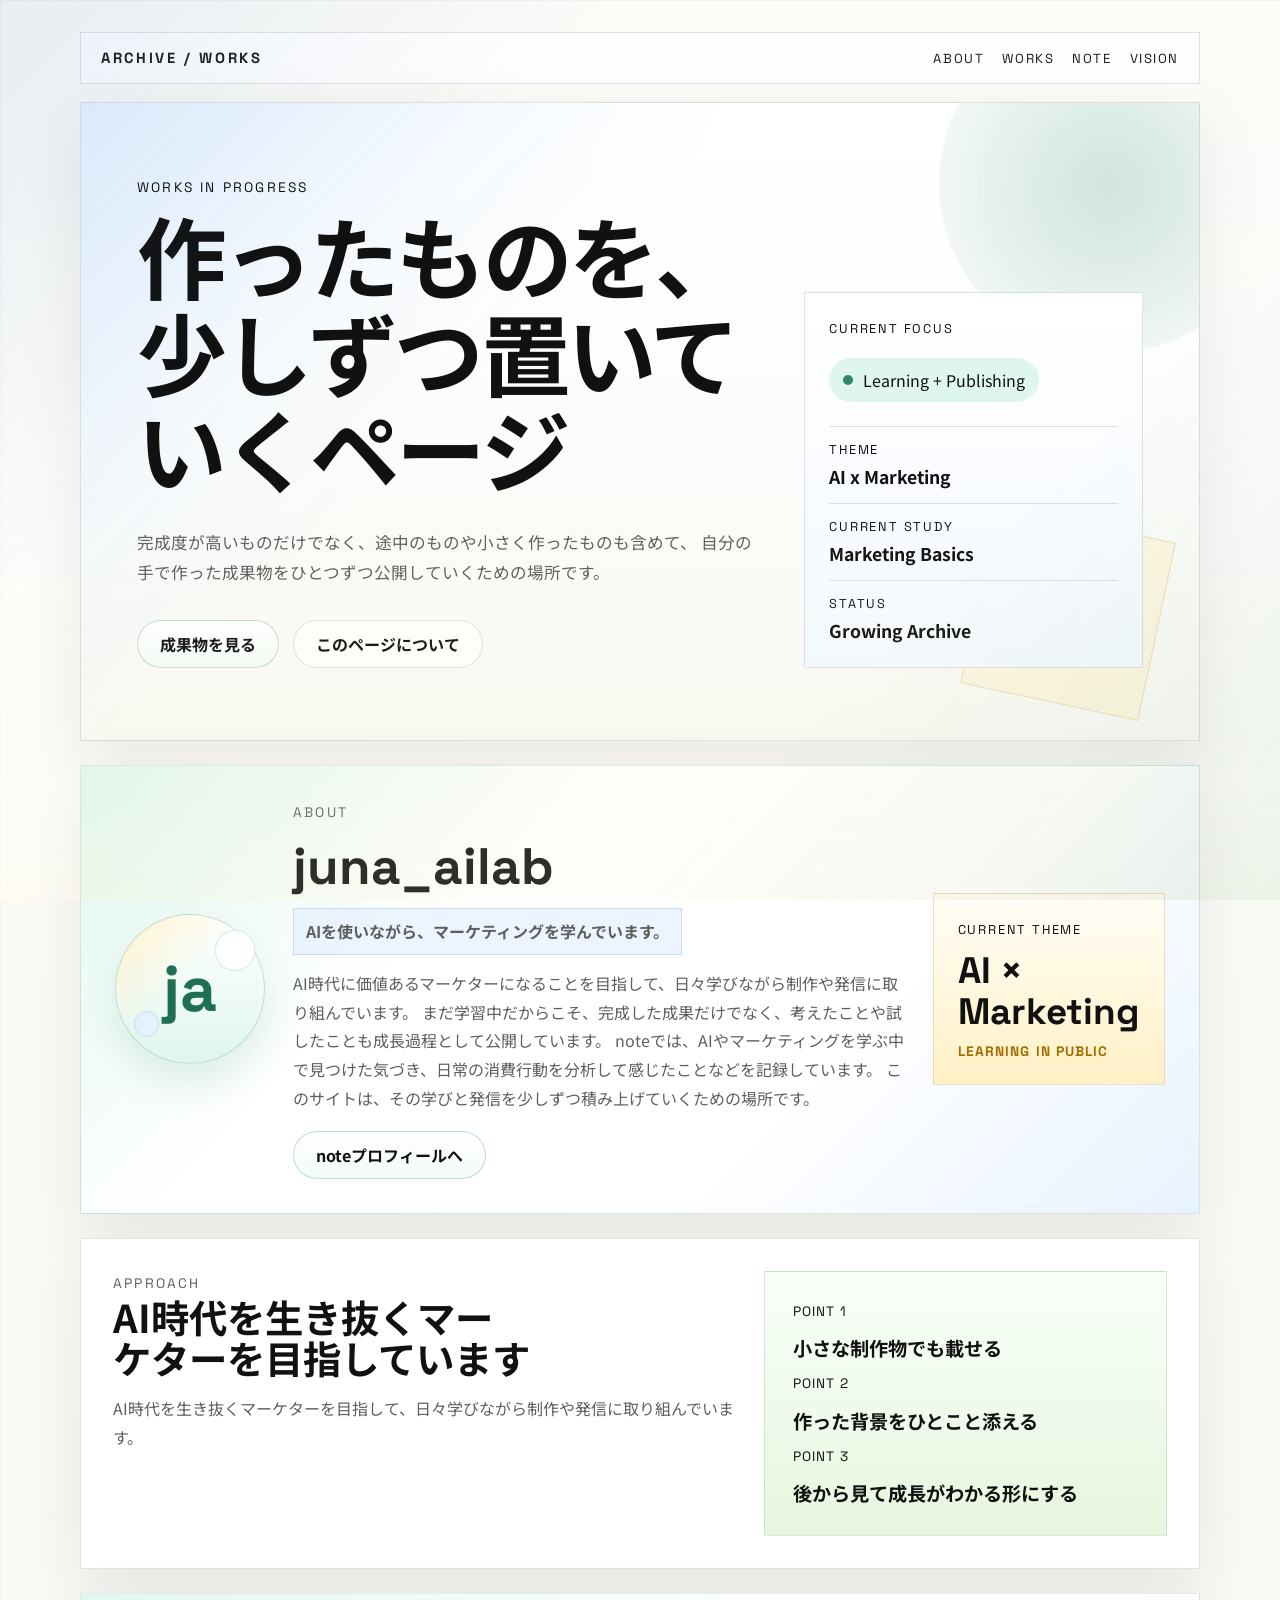
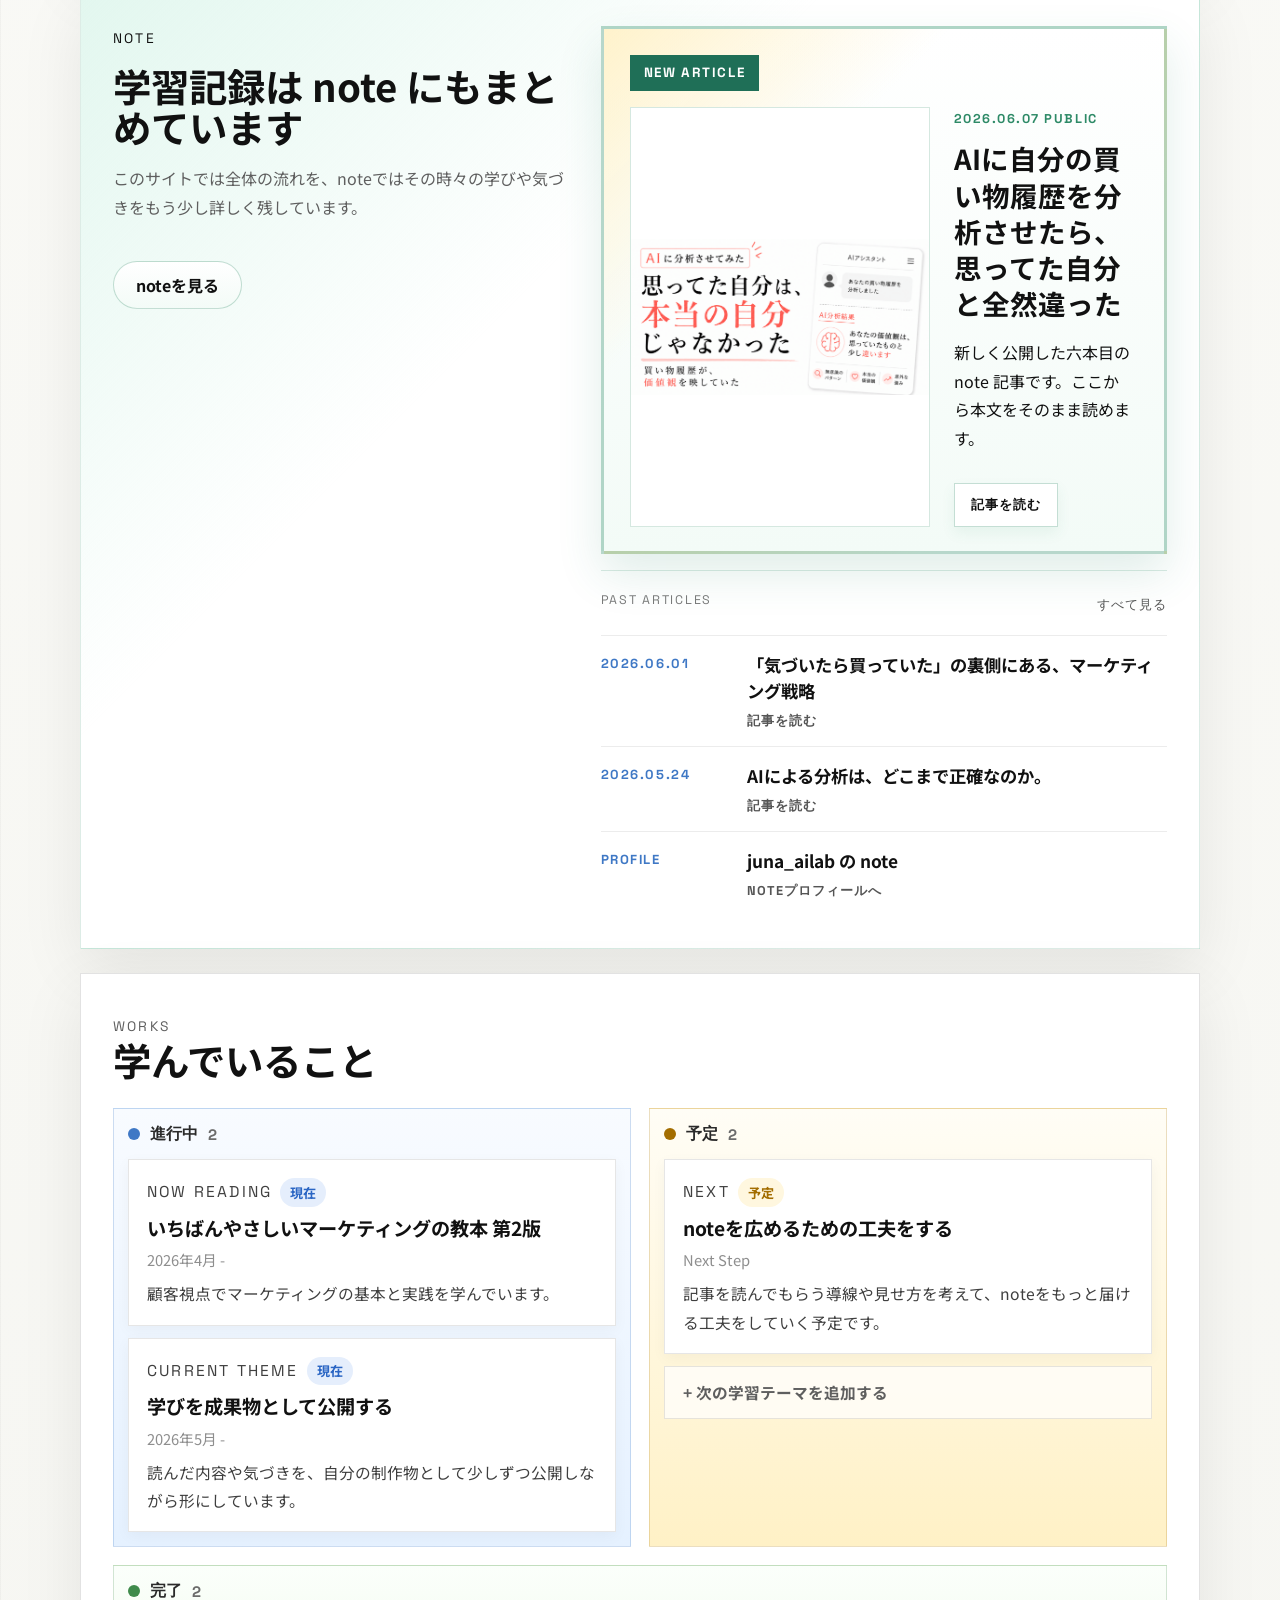
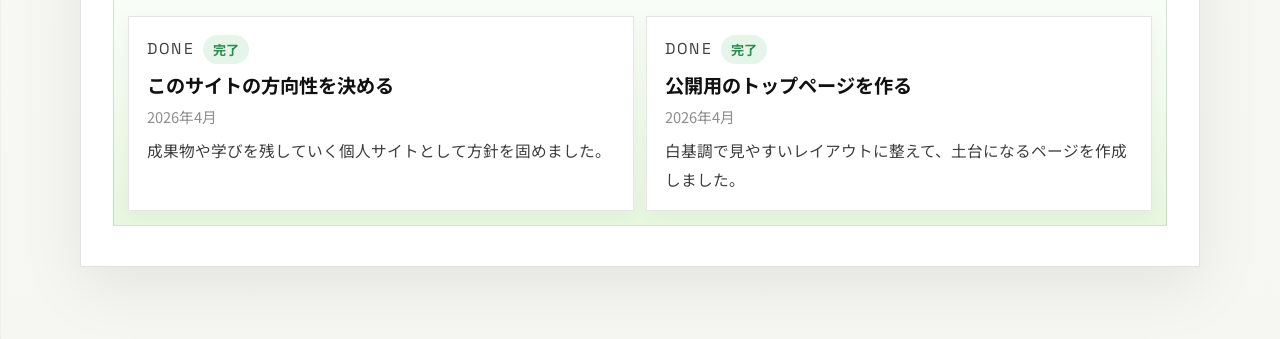
==== commit bb6132cb: "Add profile introduction section" ====
--- a/index.html
+++ b/index.html
@@ -62,21 +62,31 @@
       </header>
 
       <main>
-        <section class="card-grid" id="about">
-          <article class="card card-accent">
-            <h2>このサイトについて</h2>
+        <section class="about-profile" id="about">
+          <div class="about-avatar" aria-hidden="true">
+            <span>ja</span>
+          </div>
+          <div class="about-profile-copy">
+            <p class="section-label">ABOUT</p>
+            <h2>juna_ailab</h2>
+            <p class="about-catch">AIを使いながら、マーケティングを学んでいます。</p>
             <p>
-              成長過程を残しておきたいと思い、このサイトを作りました。
-              小さな制作物や試作も含めて、少しずつ積み上げていく場所にしたいです。
+              AI時代に価値あるマーケターになることを目指して、日々学びながら制作や発信に取り組んでいます。
+              まだ学習中だからこそ、完成した成果だけでなく、考えたことや試したことも成長過程として公開しています。
+              noteでは、AIやマーケティングを学ぶ中で見つけた気づき、日常の消費行動を分析して感じたことなどを記録しています。
+              このサイトは、その学びと発信を少しずつ積み上げていくための場所です。
             </p>
-          </article>
-          <article class="card">
-            <h2>載せていくもの</h2>
-            <p>
-              Webページ、デザイン、勉強中の小さな制作物に加えて、
-              読んでいる本や学びの記録も気負わずに追加していける形にしています。
-            </p>
-          </article>
+            <div class="about-actions">
+              <a class="button button-primary" href="https://note.com/juna_ailab" target="_blank" rel="noreferrer">
+                noteプロフィールへ
+              </a>
+            </div>
+          </div>
+          <aside class="about-theme" aria-label="current theme">
+            <p class="panel-label">CURRENT THEME</p>
+            <strong>AI × Marketing</strong>
+            <span>Learning in public</span>
+          </aside>
         </section>
 
         <section class="profile" id="profile">
--- a/style.css
+++ b/style.css
@@ -97,6 +97,7 @@
 
 .hero,
 .card,
+.about-profile,
 .profile,
 .contact {
   background: var(--surface);
@@ -287,10 +288,123 @@
   margin-top: 24px;
 }
 
-.card-grid {
-  display: grid;
-  grid-template-columns: repeat(2, minmax(0, 1fr));
-  gap: 24px;
+.about-profile {
+  display: grid;
+  grid-template-columns: auto minmax(0, 1fr) minmax(210px, 0.38fr);
+  gap: 28px;
+  align-items: center;
+  padding: 34px;
+  background:
+    linear-gradient(135deg, rgba(223, 246, 237, 0.95), rgba(255, 255, 255, 0) 34%),
+    linear-gradient(315deg, rgba(229, 241, 255, 0.9), rgba(255, 255, 255, 0) 34%),
+    var(--surface);
+  border-color: rgba(46, 138, 103, 0.18);
+}
+
+.about-avatar {
+  position: relative;
+  display: grid;
+  place-items: center;
+  width: clamp(112px, 13vw, 150px);
+  aspect-ratio: 1;
+  border: 1px solid rgba(46, 138, 103, 0.24);
+  border-radius: 50%;
+  background:
+    linear-gradient(135deg, rgba(255, 241, 198, 0.92), rgba(255, 255, 255, 0) 45%),
+    linear-gradient(180deg, #ffffff, var(--mint));
+  box-shadow: 0 18px 36px rgba(46, 138, 103, 0.14);
+}
+
+.about-avatar::before,
+.about-avatar::after {
+  content: "";
+  position: absolute;
+  border-radius: 999px;
+  background: #ffffff;
+  border: 1px solid rgba(46, 138, 103, 0.18);
+}
+
+.about-avatar::before {
+  width: 26%;
+  height: 26%;
+  right: 6%;
+  top: 10%;
+}
+
+.about-avatar::after {
+  width: 16%;
+  height: 16%;
+  left: 12%;
+  bottom: 18%;
+  background: var(--sky);
+}
+
+.about-avatar span {
+  position: relative;
+  z-index: 1;
+  font-family: "Space Grotesk", sans-serif;
+  font-size: clamp(2.5rem, 5vw, 4.2rem);
+  font-weight: 700;
+  letter-spacing: 0;
+  color: #1f6f57;
+}
+
+.about-profile-copy {
+  display: grid;
+  gap: 14px;
+}
+
+.about-profile-copy h2 {
+  font-family: "Space Grotesk", "Noto Sans JP", sans-serif;
+  font-size: clamp(2.2rem, 4vw, 3.8rem);
+  letter-spacing: 0;
+}
+
+.about-profile-copy p {
+  max-width: 720px;
+  margin: 0;
+  color: var(--muted);
+}
+
+.about-catch {
+  width: fit-content;
+  padding: 8px 12px;
+  border: 1px solid rgba(63, 120, 197, 0.2);
+  background: rgba(229, 241, 255, 0.72);
+  color: #244b7e;
+  font-weight: 700;
+}
+
+.about-actions {
+  display: flex;
+  flex-wrap: wrap;
+  gap: 12px;
+  margin-top: 4px;
+}
+
+.about-theme {
+  display: grid;
+  gap: 10px;
+  align-content: center;
+  min-height: 190px;
+  padding: 24px;
+  border: 1px solid rgba(163, 109, 0, 0.2);
+  background: linear-gradient(180deg, #fffdf7, var(--sun));
+}
+
+.about-theme strong {
+  font-family: "Space Grotesk", "Noto Sans JP", sans-serif;
+  font-size: clamp(1.6rem, 3vw, 2.3rem);
+  line-height: 1.1;
+}
+
+.about-theme span {
+  color: var(--sun-strong);
+  font-family: "Space Grotesk", sans-serif;
+  font-size: 0.86rem;
+  font-weight: 700;
+  letter-spacing: 0.08em;
+  text-transform: uppercase;
 }
 
 .card {
@@ -741,6 +855,7 @@
 
 .hero,
 .card,
+.about-profile,
 .profile,
 .contact,
 .note-section,
@@ -750,6 +865,7 @@
 
 .hero,
 .card,
+.about-profile,
 .profile,
 .contact,
 .note-section {
@@ -758,6 +874,7 @@
 
 .hero > *,
 .card > *,
+.about-profile > *,
 .profile > *,
 .contact > *,
 .note-section > * {
@@ -767,6 +884,7 @@
 
 .hero::selection,
 .card::selection,
+.about-profile::selection,
 .profile::selection,
 .contact::selection,
 .note-section::selection {
@@ -774,6 +892,7 @@
 }
 
 .card::after,
+.about-profile::after,
 .profile::after,
 .contact::after,
 .note-section::after {
@@ -786,6 +905,7 @@
 }
 
 .card:hover::after,
+.about-profile:hover::after,
 .profile:hover::after,
 .contact:hover::after,
 .note-section:hover::after {
@@ -810,7 +930,7 @@
     bottom: 24px;
   }
 
-  .card-grid,
+  .about-profile,
   .profile,
   .note-section,
   .works-grid,
@@ -838,11 +958,34 @@
     grid-template-columns: 1fr;
     gap: 8px;
   }
+  .about-profile {
+    gap: 20px;
+    padding: 28px 22px;
+  }
+
+  .about-avatar {
+    width: 112px;
+  }
+
+  .about-theme {
+    min-height: 0;
+  }
+}
+
+@media (max-width: 560px) {
+  .about-profile {
+    align-items: start;
+  }
+
+  .about-catch {
+    width: 100%;
+  }
 }
 
 @media (prefers-reduced-motion: no-preference) {
   .hero,
   .card,
+  .about-profile,
   .profile,
   .contact {
     animation: rise 700ms ease both;
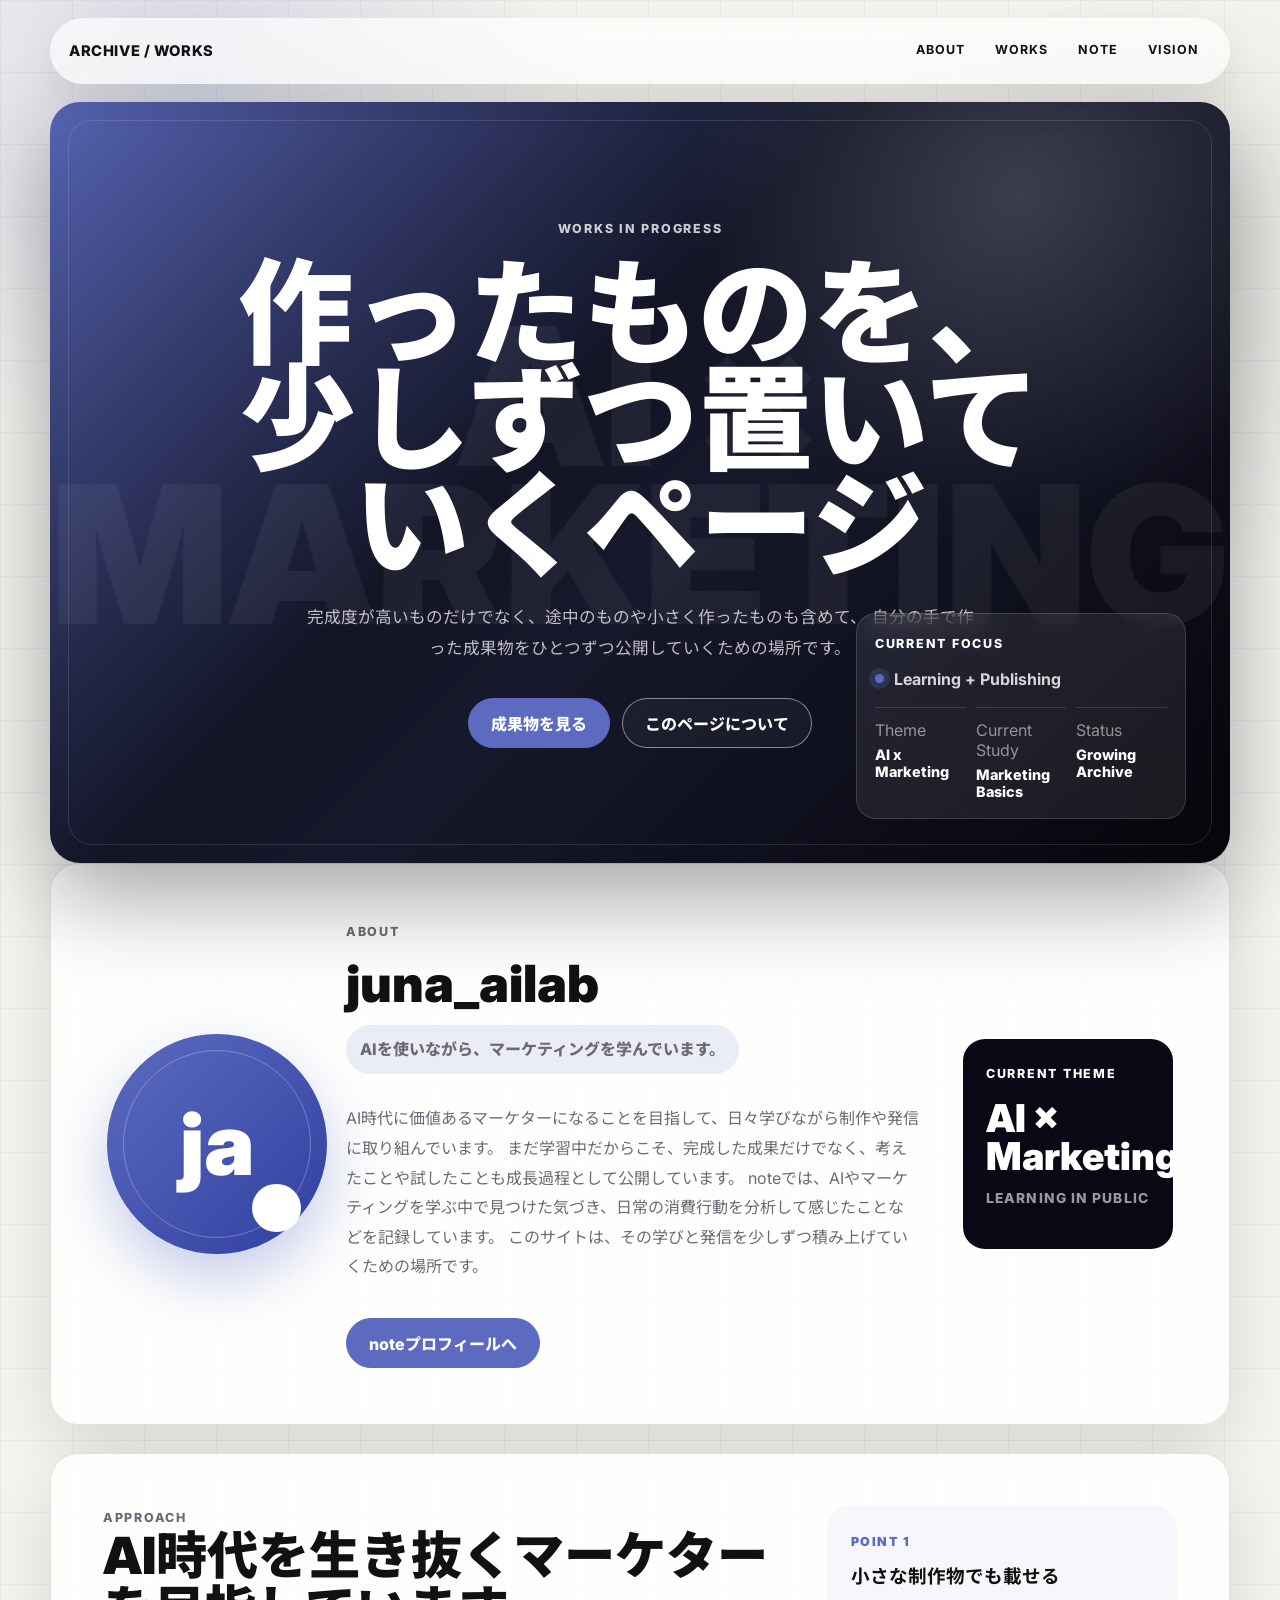
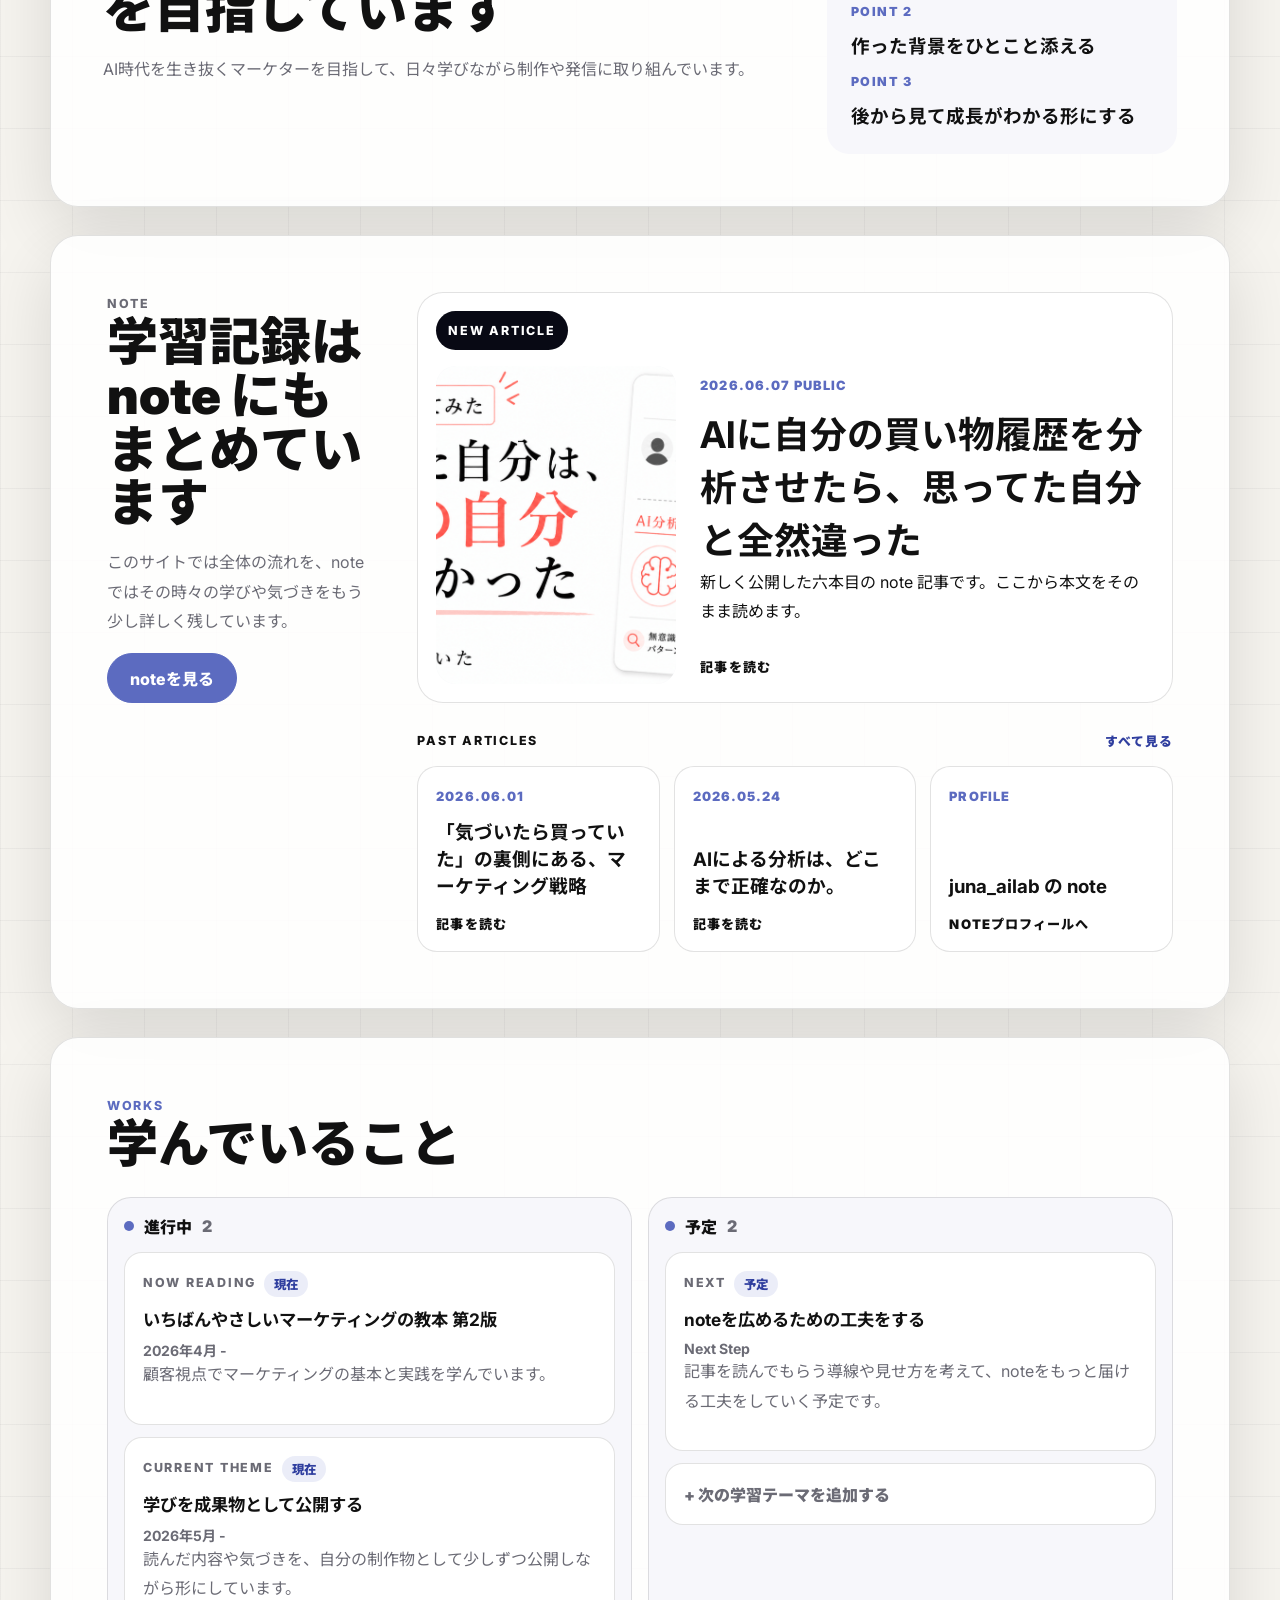
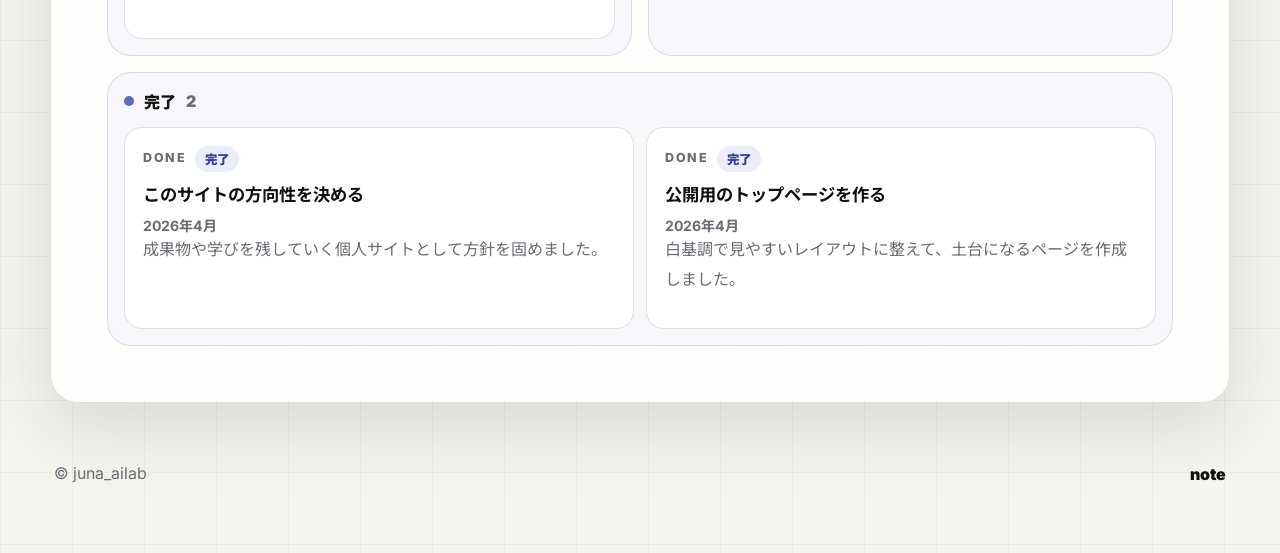
==== commit b686ee35: "Redesign site layout" ====
--- a/index.html
+++ b/index.html
@@ -7,7 +7,7 @@
     <link rel="preconnect" href="https://fonts.googleapis.com" />
     <link rel="preconnect" href="https://fonts.gstatic.com" crossorigin />
     <link
-      href="https://fonts.googleapis.com/css2?family=Noto+Sans+JP:wght@400;500;700;800&family=Space+Grotesk:wght@400;500;700&display=swap"
+      href="https://fonts.googleapis.com/css2?family=Inter:wght@400;500;600;700;800;900&family=Noto+Sans+JP:wght@400;500;700;800&display=swap"
       rel="stylesheet"
     />
     <link rel="stylesheet" href="./style.css" />
@@ -260,6 +260,11 @@
           </div>
         </section>
       </main>
+
+      <footer class="site-footer">
+        <p>© juna_ailab</p>
+        <a href="https://note.com/juna_ailab" target="_blank" rel="noreferrer">note</a>
+      </footer>
     </div>
   </body>
 </html>
--- a/style.css
+++ b/style.css
@@ -1,20 +1,16 @@
 :root {
-  --bg: #f6f6f2;
-  --bg-soft: #ffffff;
-  --surface: rgba(255, 255, 255, 0.96);
+  --bg: #f6f4ef;
   --text: #111111;
-  --muted: #5f5f5f;
+  --muted: #6b6b75;
+  --surface: #ffffff;
+  --surface-soft: #f7f7fb;
   --line: rgba(17, 17, 17, 0.12);
-  --accent: #111111;
-  --mint: #dff6ed;
-  --mint-strong: #2e8a67;
-  --sky: #e5f1ff;
-  --sky-strong: #3f78c5;
-  --sun: #fff1c6;
-  --sun-strong: #a36d00;
-  --leaf: #e7f6df;
-  --leaf-strong: #3f8b4b;
-  --shadow: 0 20px 60px rgba(17, 17, 17, 0.08);
+  --line-strong: rgba(17, 17, 17, 0.22);
+  --accent: #5c6bc0;
+  --accent-dark: #303f9f;
+  --accent-soft: rgba(92, 107, 192, 0.12);
+  --dark: #080914;
+  --shadow: 0 24px 70px rgba(17, 17, 17, 0.12);
 }
 
 * {
@@ -28,230 +24,210 @@
 body {
   margin: 0;
   min-height: 100vh;
-  font-family: "Noto Sans JP", sans-serif;
+  font-family: "Inter", "Noto Sans JP", sans-serif;
   color: var(--text);
   background:
-    linear-gradient(180deg, rgba(17, 17, 17, 0.04) 0, rgba(17, 17, 17, 0.04) 1px, transparent 1px, transparent 120px),
-    linear-gradient(90deg, rgba(17, 17, 17, 0.03) 0, rgba(17, 17, 17, 0.03) 1px, transparent 1px, transparent 120px),
-    linear-gradient(180deg, #fbfbf8 0%, var(--bg) 100%);
+    linear-gradient(90deg, rgba(17, 17, 17, 0.04) 1px, transparent 1px),
+    linear-gradient(180deg, rgba(17, 17, 17, 0.04) 1px, transparent 1px),
+    var(--bg);
+  background-size: 72px 72px, 72px 72px, auto;
 }
 
 body::before {
   content: "";
   position: fixed;
   inset: 0;
-  background: linear-gradient(180deg, rgba(255, 255, 255, 0) 0%, rgba(255, 255, 255, 0.78) 100%);
+  z-index: -1;
+  background:
+    radial-gradient(circle at 15% 10%, rgba(92, 107, 192, 0.2), transparent 28%),
+    radial-gradient(circle at 90% 30%, rgba(17, 17, 17, 0.08), transparent 24%);
   pointer-events: none;
 }
 
-body::after {
-  content: "";
-  position: fixed;
-  inset: 0;
-  pointer-events: none;
-  background:
-    linear-gradient(135deg, rgba(63, 120, 197, 0.1), transparent 28%),
-    linear-gradient(315deg, rgba(46, 138, 103, 0.08), transparent 30%),
-    linear-gradient(180deg, transparent 55%, rgba(255, 241, 198, 0.14));
-}
-
 .page-shell {
-  width: min(1120px, calc(100% - 40px));
+  width: min(1180px, calc(100% - 32px));
   margin: 0 auto;
-  padding: 32px 0 72px;
+  padding: 18px 0 64px;
 }
 
 .site-nav {
+  position: sticky;
+  top: 14px;
+  z-index: 20;
   display: flex;
   align-items: center;
   justify-content: space-between;
   gap: 16px;
   margin-bottom: 18px;
-  padding: 16px 20px;
-  border: 1px solid var(--line);
-  background: rgba(255, 255, 255, 0.88);
+  padding: 14px 18px;
+  border: 1px solid rgba(255, 255, 255, 0.28);
+  border-radius: 999px;
+  background: rgba(255, 255, 255, 0.68);
+  box-shadow: 0 14px 40px rgba(17, 17, 17, 0.08);
+  backdrop-filter: blur(18px);
 }
 
 .site-mark {
-  font-family: "Space Grotesk", sans-serif;
   font-size: 0.92rem;
-  font-weight: 700;
-  letter-spacing: 0.18em;
+  font-weight: 800;
+  letter-spacing: 0.04em;
   text-transform: uppercase;
 }
 
 .site-links {
   display: flex;
   flex-wrap: wrap;
-  gap: 18px;
+  justify-content: flex-end;
+  gap: 6px;
 }
 
 .site-links a {
+  min-height: 36px;
+  padding: 9px 12px;
+  border-radius: 999px;
   color: var(--text);
   text-decoration: none;
-  font-family: "Space Grotesk", sans-serif;
-  font-size: 0.82rem;
-  letter-spacing: 0.12em;
+  font-size: 0.78rem;
+  font-weight: 700;
+  letter-spacing: 0.08em;
   text-transform: uppercase;
-}
-
-.hero,
-.card,
-.about-profile,
-.profile,
-.contact {
-  background: var(--surface);
-  border: 1px solid var(--line);
-  box-shadow: var(--shadow);
+  transition:
+    background-color 180ms ease,
+    color 180ms ease;
+}
+
+.site-links a:hover {
+  background: var(--dark);
+  color: #ffffff;
+}
+
+main {
+  display: grid;
+  gap: 28px;
 }
 
 .hero {
   position: relative;
+  display: grid;
+  place-items: center;
+  min-height: clamp(620px, 82vh, 820px);
   overflow: hidden;
-  display: grid;
-  grid-template-columns: minmax(0, 1.5fr) minmax(280px, 0.8fr);
-  gap: 32px;
-  padding: 72px 56px;
+  padding: clamp(60px, 9vw, 116px) clamp(22px, 6vw, 72px);
+  border-radius: 30px;
+  color: #ffffff;
   background:
-    linear-gradient(135deg, rgba(229, 241, 255, 0.92), rgba(255, 255, 255, 0) 38%),
-    linear-gradient(180deg, rgba(255, 255, 255, 0.98), rgba(249, 249, 245, 0.98));
+    linear-gradient(135deg, rgba(92, 107, 192, 0.92), rgba(8, 9, 20, 0) 42%),
+    radial-gradient(circle at 82% 12%, rgba(255, 255, 255, 0.16), transparent 28%),
+    linear-gradient(135deg, #080914 0%, #16182b 55%, #05050a 100%);
+  box-shadow: 0 34px 90px rgba(8, 9, 20, 0.36);
+}
+
+.hero::before {
+  content: "AI × MARKETING";
+  position: absolute;
+  left: 50%;
+  top: 50%;
+  transform: translate(-50%, -52%);
+  width: max-content;
+  max-width: 100%;
+  color: rgba(255, 255, 255, 0.055);
+  font-size: clamp(4.8rem, 15vw, 14rem);
+  font-weight: 900;
+  letter-spacing: 0;
+  line-height: 0.82;
+  text-align: center;
+  pointer-events: none;
 }
 
 .hero::after {
   content: "";
   position: absolute;
-  width: 340px;
-  height: 340px;
-  right: -80px;
-  top: -90px;
-  border-radius: 50%;
-  background: radial-gradient(circle, rgba(46, 138, 103, 0.22), rgba(46, 138, 103, 0));
-}
-
-.hero::before {
-  content: "";
-  position: absolute;
-  inset: auto 40px 36px auto;
-  width: 180px;
-  height: 180px;
-  border: 1px solid rgba(163, 109, 0, 0.18);
-  background: rgba(255, 241, 198, 0.45);
-  transform: rotate(12deg);
+  inset: 18px;
+  border: 1px solid rgba(255, 255, 255, 0.12);
+  border-radius: 24px;
+  pointer-events: none;
 }
 
 .hero-copy {
-  align-self: center;
-}
-
-.hero-panel {
-  align-self: end;
-  padding: 24px;
-  border: 1px solid rgba(63, 120, 197, 0.2);
-  background: linear-gradient(180deg, #ffffff, #f4f9ff);
-  color: var(--text);
+  position: relative;
+  z-index: 1;
+  display: grid;
+  justify-items: center;
+  max-width: 850px;
+  text-align: center;
 }
 
 .eyebrow,
-.section-label {
-  margin: 0 0 14px;
-  font-family: "Space Grotesk", sans-serif;
-  font-size: 0.86rem;
-  letter-spacing: 0.16em;
-  color: var(--accent);
-  text-transform: uppercase;
-}
-
+.section-label,
 .panel-label,
-.hero-metrics dt,
+.note-label,
 .work-tag {
   margin: 0;
-  font-family: "Space Grotesk", sans-serif;
-  font-size: 0.8rem;
+  font-size: 0.78rem;
+  font-weight: 800;
   letter-spacing: 0.14em;
   text-transform: uppercase;
-  color: currentColor;
+}
+
+.eyebrow {
+  margin-bottom: 20px;
+  color: rgba(255, 255, 255, 0.78);
 }
 
 h1,
-h2 {
-  margin: 0;
-  line-height: 1.08;
+h2,
+h3,
+p {
+  margin-top: 0;
 }
 
 h1 {
   max-width: 11ch;
-  font-family: "Space Grotesk", "Noto Sans JP", sans-serif;
-  font-size: clamp(3rem, 7vw, 5.8rem);
-  letter-spacing: -0.04em;
-  text-transform: uppercase;
+  margin-bottom: 24px;
+  font-size: clamp(3.4rem, 9vw, 7.2rem);
+  font-weight: 900;
+  letter-spacing: 0;
+  line-height: 0.92;
 }
 
 h2 {
-  font-size: clamp(1.75rem, 3vw, 2.5rem);
+  margin-bottom: 18px;
+  font-size: clamp(2rem, 4vw, 3.6rem);
+  font-weight: 900;
+  letter-spacing: 0;
+  line-height: 1.05;
 }
 
 p {
-  line-height: 1.8;
+  line-height: 1.85;
 }
 
 .hero-text {
-  max-width: 620px;
-  margin: 24px 0 0;
+  max-width: 680px;
+  margin-bottom: 0;
+  color: rgba(255, 255, 255, 0.72);
   font-size: 1.04rem;
-  color: var(--muted);
 }
 
 .hero-actions {
   display: flex;
   flex-wrap: wrap;
-  gap: 14px;
-  margin-top: 32px;
-}
-
-.signal {
-  display: inline-flex;
-  align-items: center;
-  gap: 10px;
-  margin-top: 18px;
-  padding: 10px 14px;
-  border-radius: 999px;
-  background: var(--mint);
-  color: var(--text);
-}
-
-.signal-dot {
-  width: 10px;
-  height: 10px;
-  border-radius: 50%;
-  background: var(--mint-strong);
-}
-
-.hero-metrics {
-  display: grid;
-  gap: 14px;
-  margin: 24px 0 0;
-}
-
-.hero-metrics div {
-  padding-top: 14px;
-  border-top: 1px solid var(--line);
-}
-
-.hero-metrics dd {
-  margin: 6px 0 0;
-  font-size: 1.1rem;
-  font-weight: 700;
+  justify-content: center;
+  gap: 12px;
+  margin-top: 34px;
 }
 
 .button {
   display: inline-flex;
   align-items: center;
   justify-content: center;
-  min-height: 48px;
+  min-height: 50px;
   padding: 0 22px;
+  border: 1px solid var(--line-strong);
   border-radius: 999px;
+  color: var(--text);
   text-decoration: none;
-  font-weight: 700;
+  font-weight: 800;
   transition:
     transform 180ms ease,
     box-shadow 180ms ease,
@@ -262,91 +238,138 @@
 
 .button:hover {
   transform: translateY(-2px);
-  box-shadow: 0 12px 28px rgba(17, 17, 17, 0.1);
-}
-
-.button-primary,
+  box-shadow: 0 16px 34px rgba(17, 17, 17, 0.16);
+}
+
+.button-primary {
+  border-color: var(--accent);
+  background: var(--accent);
+  color: #ffffff;
+}
+
 .button-secondary {
-  color: var(--text);
+  background: rgba(255, 255, 255, 0.04);
+}
+
+.hero .button-secondary {
+  border-color: rgba(255, 255, 255, 0.48);
+  color: #ffffff;
+}
+
+.hero .button-secondary:hover {
+  background: rgba(255, 255, 255, 0.12);
+}
+
+.hero-panel {
+  position: absolute;
+  z-index: 1;
+  right: clamp(18px, 4vw, 44px);
+  bottom: clamp(18px, 4vw, 44px);
+  width: min(330px, calc(100% - 36px));
+  padding: 18px;
+  border: 1px solid rgba(255, 255, 255, 0.14);
+  border-radius: 20px;
+  background: rgba(255, 255, 255, 0.08);
+  backdrop-filter: blur(14px);
+}
+
+.signal {
+  display: inline-flex;
+  align-items: center;
+  gap: 10px;
+  margin-top: 14px;
+  color: rgba(255, 255, 255, 0.82);
+  font-weight: 700;
+}
+
+.signal-dot {
+  width: 9px;
+  height: 9px;
+  border-radius: 50%;
+  background: var(--accent);
+  box-shadow: 0 0 0 6px rgba(92, 107, 192, 0.24);
+}
+
+.hero-metrics {
+  display: grid;
+  grid-template-columns: repeat(3, 1fr);
+  gap: 10px;
+  margin: 18px 0 0;
+}
+
+.hero-metrics div {
+  padding-top: 12px;
+  border-top: 1px solid rgba(255, 255, 255, 0.14);
+}
+
+.hero-metrics dt {
+  color: rgba(255, 255, 255, 0.52);
+}
+
+.hero-metrics dd {
+  margin: 6px 0 0;
+  color: #ffffff;
+  font-size: 0.9rem;
+  font-weight: 800;
+}
+
+.about-profile,
+.profile,
+.note-section,
+.contact {
   border: 1px solid var(--line);
+  border-radius: 28px;
   background: rgba(255, 255, 255, 0.86);
-}
-
-.button-primary {
-  border-color: rgba(46, 138, 103, 0.28);
-  background: linear-gradient(180deg, #ffffff, #f3fbf7);
-}
-
-.button-primary:hover,
-.button-secondary:hover {
-  background: #ffffff;
-}
-
-main {
-  display: grid;
-  gap: 24px;
-  margin-top: 24px;
+  box-shadow: var(--shadow);
 }
 
 .about-profile {
   display: grid;
-  grid-template-columns: auto minmax(0, 1fr) minmax(210px, 0.38fr);
-  gap: 28px;
+  grid-template-columns: minmax(180px, 0.34fr) minmax(0, 1fr) minmax(210px, 0.34fr);
+  gap: clamp(22px, 4vw, 44px);
   align-items: center;
-  padding: 34px;
-  background:
-    linear-gradient(135deg, rgba(223, 246, 237, 0.95), rgba(255, 255, 255, 0) 34%),
-    linear-gradient(315deg, rgba(229, 241, 255, 0.9), rgba(255, 255, 255, 0) 34%),
-    var(--surface);
-  border-color: rgba(46, 138, 103, 0.18);
+  padding: clamp(28px, 5vw, 56px);
 }
 
 .about-avatar {
   position: relative;
   display: grid;
   place-items: center;
-  width: clamp(112px, 13vw, 150px);
+  width: min(220px, 55vw);
   aspect-ratio: 1;
-  border: 1px solid rgba(46, 138, 103, 0.24);
   border-radius: 50%;
   background:
-    linear-gradient(135deg, rgba(255, 241, 198, 0.92), rgba(255, 255, 255, 0) 45%),
-    linear-gradient(180deg, #ffffff, var(--mint));
-  box-shadow: 0 18px 36px rgba(46, 138, 103, 0.14);
-}
-
-.about-avatar::before,
+    linear-gradient(135deg, var(--accent), var(--accent-dark)),
+    var(--dark);
+  color: #ffffff;
+  box-shadow: 0 24px 58px rgba(92, 107, 192, 0.34);
+}
+
+.about-avatar::before {
+  content: "";
+  position: absolute;
+  inset: 16px;
+  border: 1px solid rgba(255, 255, 255, 0.28);
+  border-radius: inherit;
+}
+
 .about-avatar::after {
   content: "";
   position: absolute;
-  border-radius: 999px;
+  right: 12%;
+  bottom: 10%;
+  width: 22%;
+  aspect-ratio: 1;
+  border-radius: 50%;
   background: #ffffff;
-  border: 1px solid rgba(46, 138, 103, 0.18);
-}
-
-.about-avatar::before {
-  width: 26%;
-  height: 26%;
-  right: 6%;
-  top: 10%;
-}
-
-.about-avatar::after {
-  width: 16%;
-  height: 16%;
-  left: 12%;
-  bottom: 18%;
-  background: var(--sky);
 }
 
 .about-avatar span {
   position: relative;
   z-index: 1;
-  font-family: "Space Grotesk", sans-serif;
-  font-size: clamp(2.5rem, 5vw, 4.2rem);
-  font-weight: 700;
+  font-size: clamp(3rem, 7vw, 5.4rem);
+  font-weight: 900;
   letter-spacing: 0;
-  color: #1f6f57;
 }
 
 .about-profile-copy {
@@ -354,384 +377,258 @@
   gap: 14px;
 }
 
+.section-label {
+  color: var(--accent);
+}
+
 .about-profile-copy h2 {
-  font-family: "Space Grotesk", "Noto Sans JP", sans-serif;
-  font-size: clamp(2.2rem, 4vw, 3.8rem);
-  letter-spacing: 0;
-}
-
-.about-profile-copy p {
-  max-width: 720px;
-  margin: 0;
+  margin-bottom: 0;
+}
+
+.about-profile-copy p,
+.profile-copy p,
+.note-copy p,
+.work-card p {
   color: var(--muted);
 }
 
 .about-catch {
   width: fit-content;
-  padding: 8px 12px;
-  border: 1px solid rgba(63, 120, 197, 0.2);
-  background: rgba(229, 241, 255, 0.72);
-  color: #244b7e;
-  font-weight: 700;
+  padding: 10px 14px;
+  border-radius: 999px;
+  background: var(--accent-soft);
+  color: var(--accent-dark);
+  font-weight: 800;
 }
 
 .about-actions {
-  display: flex;
-  flex-wrap: wrap;
-  gap: 12px;
-  margin-top: 4px;
+  margin-top: 6px;
 }
 
 .about-theme {
+  min-height: 210px;
+  padding: 22px;
+  border: 1px solid var(--line);
+  border-radius: 22px;
+  background: var(--dark);
+  color: #ffffff;
+}
+
+.about-theme strong {
+  display: block;
+  margin-top: 14px;
+  font-size: clamp(1.8rem, 3vw, 2.6rem);
+  font-weight: 900;
+  line-height: 1;
+}
+
+.about-theme span {
+  display: block;
+  margin-top: 14px;
+  color: rgba(255, 255, 255, 0.58);
+  font-size: 0.86rem;
+  font-weight: 800;
+  letter-spacing: 0.08em;
+  text-transform: uppercase;
+}
+
+.profile {
+  display: grid;
+  grid-template-columns: minmax(0, 1fr) minmax(280px, 0.5fr);
+  gap: 24px;
+  padding: clamp(28px, 5vw, 52px);
+}
+
+.profile-panel {
   display: grid;
   gap: 10px;
   align-content: center;
-  min-height: 190px;
   padding: 24px;
-  border: 1px solid rgba(163, 109, 0, 0.2);
-  background: linear-gradient(180deg, #fffdf7, var(--sun));
-}
-
-.about-theme strong {
-  font-family: "Space Grotesk", "Noto Sans JP", sans-serif;
-  font-size: clamp(1.6rem, 3vw, 2.3rem);
-  line-height: 1.1;
-}
-
-.about-theme span {
-  color: var(--sun-strong);
-  font-family: "Space Grotesk", sans-serif;
-  font-size: 0.86rem;
-  font-weight: 700;
-  letter-spacing: 0.08em;
+  border-radius: 22px;
+  background: var(--surface-soft);
+}
+
+.profile-panel p {
+  margin: 0;
+  color: var(--accent);
+  font-size: 0.78rem;
+  font-weight: 900;
+  letter-spacing: 0.12em;
   text-transform: uppercase;
 }
 
-.card {
-  padding: 28px;
-  background: var(--surface);
-}
-
-.card-accent {
-  background: #fcfcfa;
-}
-
-.card p,
-.profile-copy p,
-.contact p {
-  margin-bottom: 0;
-  color: var(--muted);
-}
-
-.card h2,
-.contact h2,
-.profile h2 {
-  text-wrap: balance;
-}
-
-.profile {
-  display: grid;
-  grid-template-columns: 1.4fr 0.9fr;
-  gap: 24px;
-  padding: 32px;
-  background: var(--surface);
+.profile-panel strong {
+  font-size: 1.16rem;
+  line-height: 1.45;
 }
 
 .note-section {
   display: grid;
-  grid-template-columns: 0.9fr 1.1fr;
-  gap: 24px;
-  padding: 32px;
-  background:
-    linear-gradient(135deg, rgba(223, 246, 237, 0.9), rgba(255, 255, 255, 0) 36%),
-    var(--surface);
-  border: 1px solid rgba(46, 138, 103, 0.16);
-  box-shadow: var(--shadow);
-}
-
-.note-copy p:last-of-type {
-  color: var(--muted);
-}
-
-.note-copy .button {
-  margin-top: 24px;
+  grid-template-columns: minmax(250px, 0.35fr) minmax(0, 1fr);
+  gap: clamp(24px, 4vw, 46px);
+  padding: clamp(28px, 5vw, 56px);
+}
+
+.note-copy {
+  align-self: start;
+  position: sticky;
+  top: 104px;
 }
 
 .note-grid {
   display: grid;
-  grid-template-columns: 1fr;
-  gap: 16px;
-}
-
-.note-card {
-  display: block;
-  padding: 18px;
-  border: 1px solid var(--line);
-  background: #fcfcfa;
+  gap: 18px;
+}
+
+.note-card,
+.headline-item {
   color: inherit;
   text-decoration: none;
-  box-shadow: 0 4px 14px rgba(17, 17, 17, 0.04);
   transition:
     transform 180ms ease,
     box-shadow 180ms ease,
     border-color 180ms ease;
 }
 
-.note-grid > .note-card:not(.note-card-featured) {
-  opacity: 0.92;
-}
-
-.note-card:hover {
-  transform: translateY(-2px);
-  box-shadow: 0 10px 24px rgba(17, 17, 17, 0.08);
-}
-
-.note-card-muted {
-  background: #f8f8f4;
-}
-
 .note-card-featured {
-  position: relative;
-  grid-column: 1 / -1;
-  padding: 26px 26px 24px;
-  background:
-    linear-gradient(135deg, rgba(255, 241, 198, 0.9), rgba(255, 255, 255, 0) 32%),
-    linear-gradient(180deg, #ffffff, #f3fbf7);
-  border: 3px solid rgba(46, 138, 103, 0.34);
-  box-shadow: 0 20px 42px rgba(46, 138, 103, 0.14);
-}
-
-.note-label {
-  margin: 0 0 10px;
-  font-family: "Space Grotesk", sans-serif;
-  font-size: 0.78rem;
-  letter-spacing: 0.14em;
-  text-transform: uppercase;
-  color: #7a7a7a;
+  display: block;
+  padding: 18px;
+  border: 1px solid var(--line);
+  border-radius: 26px;
+  background: #ffffff;
+}
+
+.note-card-featured:hover,
+.headline-item:hover,
+.work-card:hover {
+  transform: translateY(-4px);
+  box-shadow: 0 22px 46px rgba(17, 17, 17, 0.12);
 }
 
 .note-card-featured .note-label {
   display: inline-flex;
-  align-items: center;
-  min-height: 36px;
-  padding: 0 14px;
   margin-bottom: 16px;
-  background: #1f6f57;
+  padding: 8px 12px;
+  border-radius: 999px;
+  background: var(--dark);
   color: #ffffff;
-  font-size: 0.84rem;
-  font-weight: 700;
-  letter-spacing: 0.12em;
-}
-
-.note-card h3 {
-  margin: 0;
-  font-size: 1.05rem;
-  line-height: 1.45;
-}
-
-.note-card-featured h3 {
-  font-size: 1.72rem;
-  line-height: 1.32;
 }
 
 .note-featured-layout {
   display: grid;
-  grid-template-columns: minmax(240px, 300px) minmax(0, 1fr);
+  grid-template-columns: minmax(240px, 0.45fr) minmax(0, 1fr);
   gap: 24px;
   align-items: stretch;
 }
 
 .note-thumbnail {
-  position: relative;
-  min-height: 240px;
-  border: 1px solid rgba(46, 138, 103, 0.2);
-  background: #ffffff;
+  display: grid;
+  min-height: 260px;
   overflow: hidden;
-  display: grid;
-  place-items: center;
+  border-radius: 20px;
+  background: var(--surface-soft);
 }
 
 .note-thumbnail img {
   display: block;
   width: 100%;
   height: 100%;
-  object-fit: contain;
-  background: #ffffff;
+  object-fit: cover;
 }
 
 .note-featured-copy {
   display: flex;
   flex-direction: column;
   justify-content: center;
-  padding-right: 8px;
-}
-
-.note-date {
-  margin: 0 0 10px;
-  font-family: "Space Grotesk", sans-serif;
+  padding: 8px 10px 8px 0;
+}
+
+.note-date,
+.headline-date {
+  margin: 0;
+  color: var(--accent);
   font-size: 0.8rem;
-  font-weight: 700;
-  letter-spacing: 0.12em;
-  text-transform: uppercase;
-  color: var(--mint-strong);
-}
-
-.note-card p:last-child {
-  margin: 10px 0 0;
-  color: var(--muted);
-}
-
-.note-link {
-  display: inline-flex;
-  align-items: center;
-  margin-top: 14px;
-  font-family: "Space Grotesk", sans-serif;
-  font-size: 0.84rem;
-  font-weight: 700;
+  font-weight: 900;
   letter-spacing: 0.08em;
   text-transform: uppercase;
-  color: #111111;
-}
-
-.note-card-featured .note-link {
-  width: fit-content;
-  min-height: 44px;
-  padding: 0 16px;
-  border: 1px solid rgba(46, 138, 103, 0.28);
-  background: #ffffff;
-  box-shadow: 0 6px 14px rgba(46, 138, 103, 0.08);
-}
-
-.note-grid > .note-card:not(.note-card-featured) .note-link {
-  margin-top: 16px;
-  font-size: 0.78rem;
-  color: #555555;
+}
+
+.note-card h3,
+.headline-body h3 {
+  margin: 10px 0 0;
+  line-height: 1.45;
+}
+
+.note-card-featured h3 {
+  font-size: clamp(1.45rem, 3vw, 2.3rem);
+}
+
+.note-link,
+.headline-link {
+  display: inline-flex;
+  margin-top: 14px;
+  color: var(--text);
+  font-size: 0.82rem;
+  font-weight: 900;
+  letter-spacing: 0.08em;
+  text-transform: uppercase;
 }
 
 .past-articles {
   display: grid;
-  gap: 0;
-  border-top: 1px solid rgba(46, 138, 103, 0.18);
+  grid-template-columns: repeat(3, minmax(0, 1fr));
+  gap: 14px;
 }
 
 .past-articles-header {
+  grid-column: 1 / -1;
   display: flex;
   align-items: center;
   justify-content: space-between;
-  gap: 12px;
-  padding: 18px 0 14px;
+  gap: 14px;
+  margin-top: 8px;
 }
 
 .past-articles-link {
-  color: #555555;
+  color: var(--accent-dark);
   text-decoration: none;
-  font-family: "Space Grotesk", sans-serif;
   font-size: 0.8rem;
+  font-weight: 900;
   letter-spacing: 0.08em;
   text-transform: uppercase;
 }
 
 .headline-item {
   display: grid;
-  grid-template-columns: 130px 1fr;
+  align-content: space-between;
+  min-height: 180px;
+  padding: 18px;
+  border: 1px solid var(--line);
+  border-radius: 20px;
+  background: #ffffff;
+}
+
+.contact {
+  padding: clamp(28px, 5vw, 56px);
+}
+
+.works-grid {
+  display: grid;
+  grid-template-columns: repeat(2, minmax(0, 1fr));
   gap: 16px;
-  align-items: start;
-  padding: 16px 0;
-  border-top: 1px solid rgba(17, 17, 17, 0.08);
-  color: inherit;
-  text-decoration: none;
-}
-
-.headline-date {
-  margin: 0;
-  font-family: "Space Grotesk", sans-serif;
-  font-size: 0.82rem;
-  font-weight: 700;
-  letter-spacing: 0.12em;
-  text-transform: uppercase;
-  color: var(--sky-strong);
-}
-
-.headline-body {
-  display: grid;
-  gap: 8px;
-}
-
-.headline-body h3 {
-  margin: 0;
-  font-size: 1.08rem;
-  line-height: 1.5;
-}
-
-.headline-link {
-  font-family: "Space Grotesk", sans-serif;
-  font-size: 0.8rem;
-  font-weight: 700;
-  letter-spacing: 0.08em;
-  text-transform: uppercase;
-  color: #555555;
-}
-
-.profile-panel {
-  display: grid;
-  gap: 10px;
-  align-content: center;
-  padding: 28px;
-  background: linear-gradient(180deg, #f8fff8, var(--leaf));
-  border: 1px solid rgba(63, 139, 75, 0.18);
-}
-
-.profile-panel p {
-  margin: 0;
-  font-family: "Space Grotesk", sans-serif;
-  font-size: 0.85rem;
-  letter-spacing: 0.08em;
-  text-transform: uppercase;
-  color: var(--accent);
-}
-
-.profile-panel strong {
-  font-size: 1.2rem;
-}
-
-.contact {
-  padding: 40px 32px;
-  background: var(--surface);
-}
-
-.works-grid {
-  display: grid;
-  grid-template-columns: repeat(2, minmax(0, 1fr));
-  gap: 18px;
-  margin-top: 28px;
+  margin-top: 26px;
 }
 
 .works-grid-bottom {
-  display: grid;
-  grid-template-columns: 1fr;
-  gap: 18px;
-  margin-top: 18px;
+  margin-top: 16px;
 }
 
 .work-column {
-  padding: 14px;
+  min-width: 0;
+  padding: 16px;
   border: 1px solid var(--line);
-  background: #fbfbf8;
-}
-
-.work-column.is-active {
-  border-color: rgba(63, 120, 197, 0.24);
-  background: linear-gradient(180deg, #f8fbff, var(--sky));
-}
-
-.work-column.is-done {
-  border-color: rgba(63, 139, 75, 0.22);
-  background: linear-gradient(180deg, #fbfffb, var(--leaf));
-}
-
-.work-column.is-plan {
-  border-color: rgba(163, 109, 0, 0.22);
-  background: linear-gradient(180deg, #fffdf6, var(--sun));
+  border-radius: 24px;
+  background: var(--surface-soft);
 }
 
 .work-column-header {
@@ -739,37 +636,18 @@
   align-items: center;
   gap: 10px;
   margin-bottom: 14px;
-  font-family: "Space Grotesk", sans-serif;
-  font-weight: 700;
+  font-weight: 900;
 }
 
 .work-dot {
-  width: 12px;
-  height: 12px;
+  width: 10px;
+  height: 10px;
   border-radius: 50%;
-  background: #b6b6b6;
-}
-
-.is-active .work-dot {
-  background: var(--sky-strong);
-}
-
-.is-done .work-dot {
-  background: var(--leaf-strong);
-}
-
-.is-plan .work-dot {
-  background: var(--sun-strong);
-}
-
-.work-column-title {
-  font-size: 1rem;
-  color: #2a2a2a;
+  background: var(--accent);
 }
 
 .work-count {
-  color: #6b6b6b;
-  font-size: 0.95rem;
+  color: var(--muted);
 }
 
 .work-list {
@@ -781,237 +659,157 @@
   grid-template-columns: repeat(2, minmax(0, 1fr));
 }
 
-.work-card {
-  padding: 18px 18px 16px;
-  border: 1px solid rgba(17, 17, 17, 0.1);
+.work-card,
+.work-add {
+  min-width: 0;
+  padding: 18px;
+  border: 1px solid var(--line);
+  border-radius: 18px;
   background: #ffffff;
-  box-shadow: 0 4px 14px rgba(17, 17, 17, 0.04);
+  transition:
+    transform 180ms ease,
+    box-shadow 180ms ease;
 }
 
 .work-meta {
   display: flex;
   flex-wrap: wrap;
   gap: 8px;
-  margin-bottom: 8px;
-}
-
-.work-tag {
-  color: #7a7a7a;
+  margin-bottom: 10px;
 }
 
 .work-pill {
   display: inline-flex;
   align-items: center;
-  min-height: 28px;
+  min-height: 26px;
   padding: 0 10px;
   border-radius: 999px;
-  background: #e5eefc;
-  color: #2b66c4;
-  font-size: 0.82rem;
-  font-weight: 700;
-}
-
-.is-done .work-pill {
-  background: #e6f5ea;
-  color: #2f8b4c;
-}
-
-.is-plan .work-pill {
-  background: #fff7df;
-  color: var(--sun-strong);
+  background: var(--accent-soft);
+  color: var(--accent-dark);
+  font-size: 0.78rem;
+  font-weight: 900;
 }
 
 .work-card h3 {
   margin: 0;
-  font-size: 1.2rem;
-  line-height: 1.4;
+  font-size: 1.08rem;
+  line-height: 1.45;
 }
 
 .work-date {
   margin-top: 8px;
-  font-size: 0.92rem;
-  color: #8e8e8e;
-}
-
-.work-card p {
+  color: var(--muted);
+  font-size: 0.88rem;
+  font-weight: 700;
+}
+
+.work-add {
+  color: var(--muted);
+  font-weight: 900;
+}
+
+.site-footer {
+  display: flex;
+  align-items: center;
+  justify-content: space-between;
+  gap: 16px;
+  margin-top: 28px;
+  padding: 28px 4px 0;
+  color: var(--muted);
+}
+
+.site-footer p {
   margin: 0;
-  color: #3f3f3f;
-  font-size: 0.98rem;
-  line-height: 1.8;
-}
-
-.work-card p:last-child {
-  margin-top: 10px;
-}
-
-.work-add {
-  padding: 14px 18px;
-  border: 1px solid rgba(17, 17, 17, 0.1);
-  background: rgba(255, 255, 255, 0.72);
-  color: #5f5f5f;
-  font-size: 0.98rem;
-  font-weight: 700;
-}
-
-.hero,
-.card,
-.about-profile,
-.profile,
-.contact,
-.note-section,
-.profile-panel {
-  position: relative;
-}
-
-.hero,
-.card,
-.about-profile,
-.profile,
-.contact,
-.note-section {
-  overflow: hidden;
-}
-
-.hero > *,
-.card > *,
-.about-profile > *,
-.profile > *,
-.contact > *,
-.note-section > * {
-  position: relative;
-  z-index: 1;
-}
-
-.hero::selection,
-.card::selection,
-.about-profile::selection,
-.profile::selection,
-.contact::selection,
-.note-section::selection {
-  background: rgba(17, 17, 17, 0.12);
-}
-
-.card::after,
-.about-profile::after,
-.profile::after,
-.contact::after,
-.note-section::after {
-  content: "";
-  position: absolute;
-  inset: 0;
-  background: linear-gradient(120deg, transparent, rgba(17, 17, 17, 0.03), transparent);
-  transform: translateX(-100%);
-  transition: transform 500ms ease;
-}
-
-.card:hover::after,
-.about-profile:hover::after,
-.profile:hover::after,
-.contact:hover::after,
-.note-section:hover::after {
-  transform: translateX(100%);
-}
-
-@media (max-width: 860px) {
+}
+
+.site-footer a {
+  color: var(--text);
+  text-decoration: none;
+  font-weight: 900;
+}
+
+@media (max-width: 920px) {
+  .hero {
+    min-height: 680px;
+  }
+
+  .hero-panel {
+    position: relative;
+    right: auto;
+    bottom: auto;
+    width: 100%;
+    margin-top: 34px;
+  }
+
+  .hero-copy {
+    align-self: end;
+  }
+
+  .about-profile,
+  .profile,
+  .note-section {
+    grid-template-columns: 1fr;
+  }
+
+  .note-copy {
+    position: static;
+  }
+
+  .note-featured-layout,
+  .works-grid,
+  .work-list.work-list-complete {
+    grid-template-columns: 1fr;
+  }
+
+  .past-articles {
+    grid-template-columns: 1fr;
+  }
+}
+
+@media (max-width: 640px) {
   .page-shell {
-    width: min(100% - 24px, 1120px);
-    padding-top: 16px;
+    width: min(100% - 22px, 1180px);
+    padding-top: 10px;
+  }
+
+  .site-nav {
+    position: sticky;
+    top: 8px;
+    align-items: flex-start;
+    border-radius: 22px;
+  }
+
+  .site-links {
+    gap: 2px;
+  }
+
+  .site-links a {
+    min-height: 30px;
+    padding: 7px 8px;
+    font-size: 0.7rem;
   }
 
   .hero {
+    min-height: 620px;
+    border-radius: 24px;
+  }
+
+  .hero-metrics {
     grid-template-columns: 1fr;
-    padding: 48px 24px;
-  }
-
-  .hero::before {
-    width: 120px;
-    height: 120px;
-    right: 20px;
-    bottom: 24px;
   }
 
   .about-profile,
   .profile,
   .note-section,
-  .works-grid,
-  .work-list.work-list-complete {
-    grid-template-columns: 1fr;
-  }
-
-  .note-grid {
-    grid-template-columns: 1fr;
-  }
-
-  .note-card-featured {
-    grid-column: auto;
-  }
-
-  .note-featured-layout {
-    grid-template-columns: 1fr;
-  }
-
-  .note-thumbnail {
-    min-height: 180px;
-  }
-
-  .headline-item {
-    grid-template-columns: 1fr;
-    gap: 8px;
-  }
-  .about-profile {
-    gap: 20px;
-    padding: 28px 22px;
+  .contact {
+    border-radius: 22px;
   }
 
   .about-avatar {
-    width: 112px;
-  }
-
-  .about-theme {
-    min-height: 0;
-  }
-}
-
-@media (max-width: 560px) {
-  .about-profile {
-    align-items: start;
+    width: 132px;
   }
 
   .about-catch {
     width: 100%;
   }
 }
-
-@media (prefers-reduced-motion: no-preference) {
-  .hero,
-  .card,
-  .about-profile,
-  .profile,
-  .contact {
-    animation: rise 700ms ease both;
-  }
-
-  .card:nth-child(2) {
-    animation-delay: 80ms;
-  }
-
-  .profile {
-    animation-delay: 220ms;
-  }
-
-  .contact {
-    animation-delay: 300ms;
-  }
-}
-
-@keyframes rise {
-  from {
-    opacity: 0;
-    transform: translateY(18px);
-  }
-
-  to {
-    opacity: 1;
-    transform: translateY(0);
-  }
-}
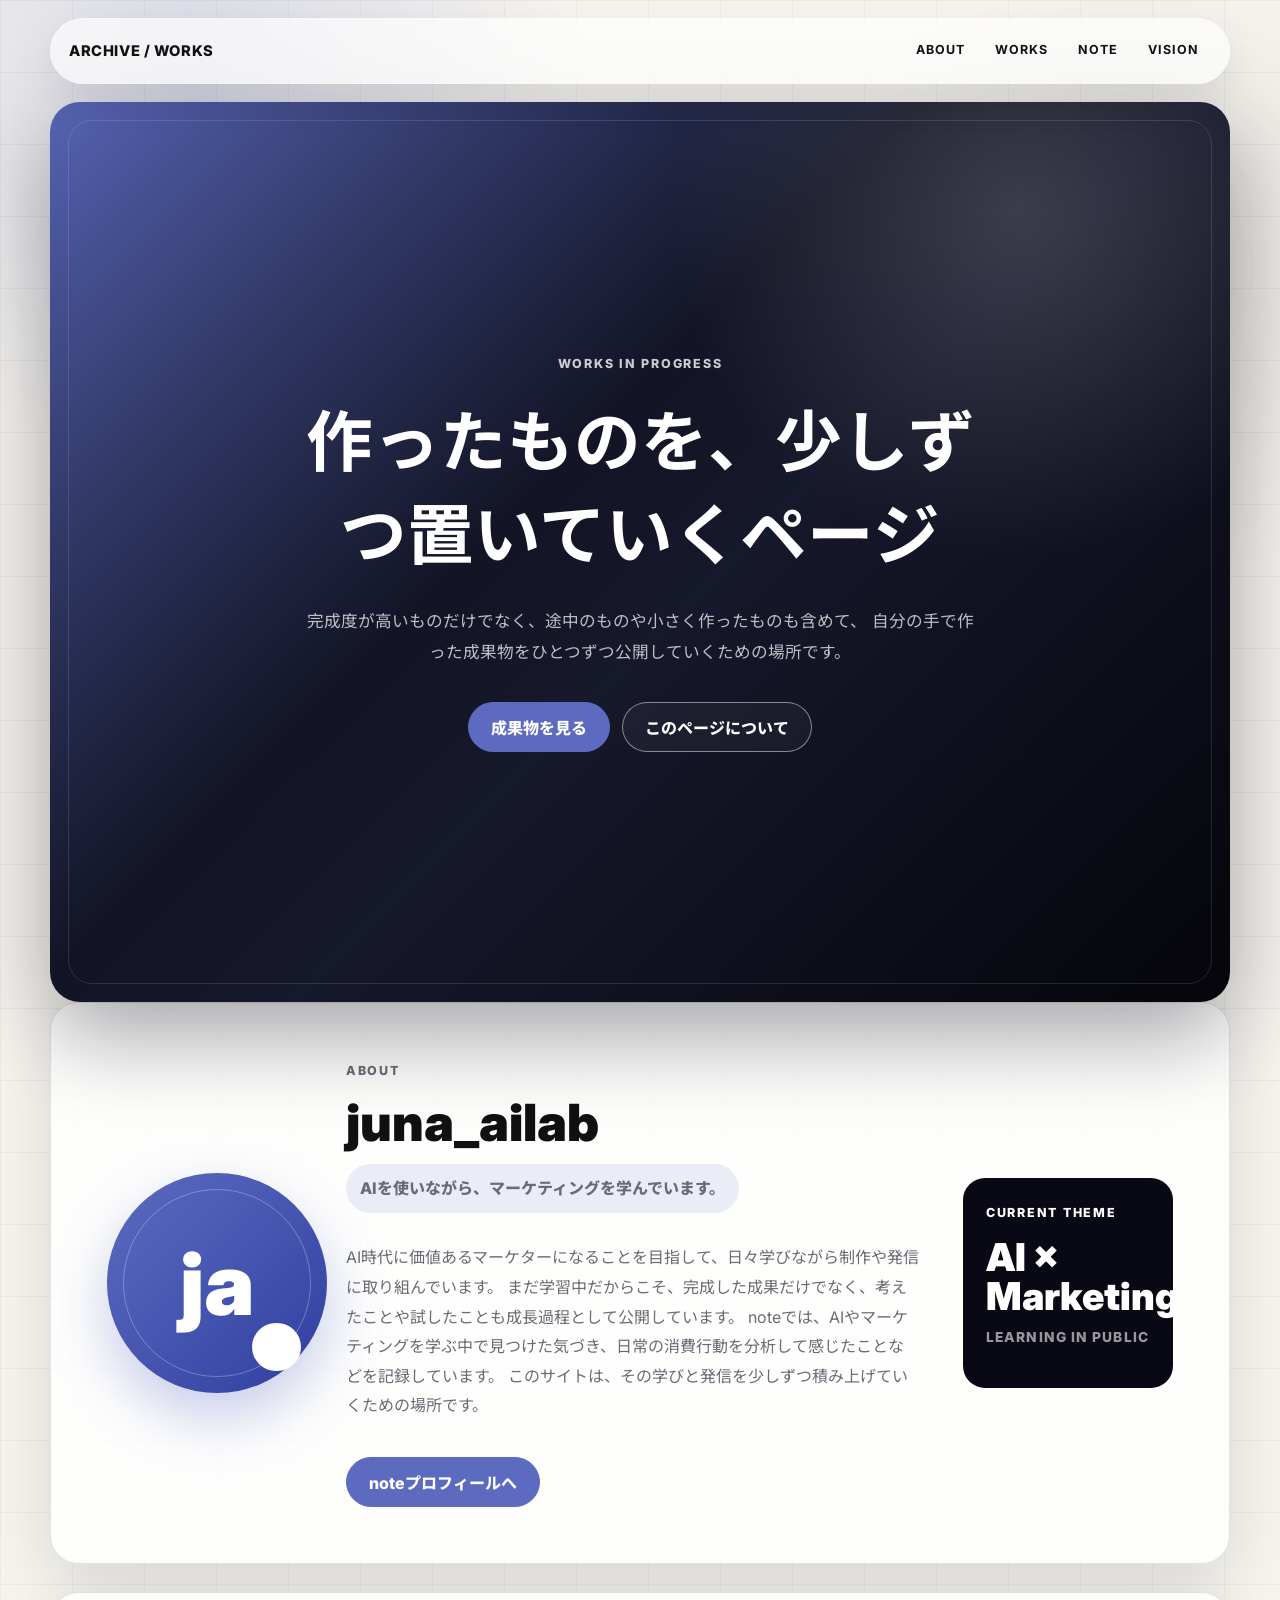
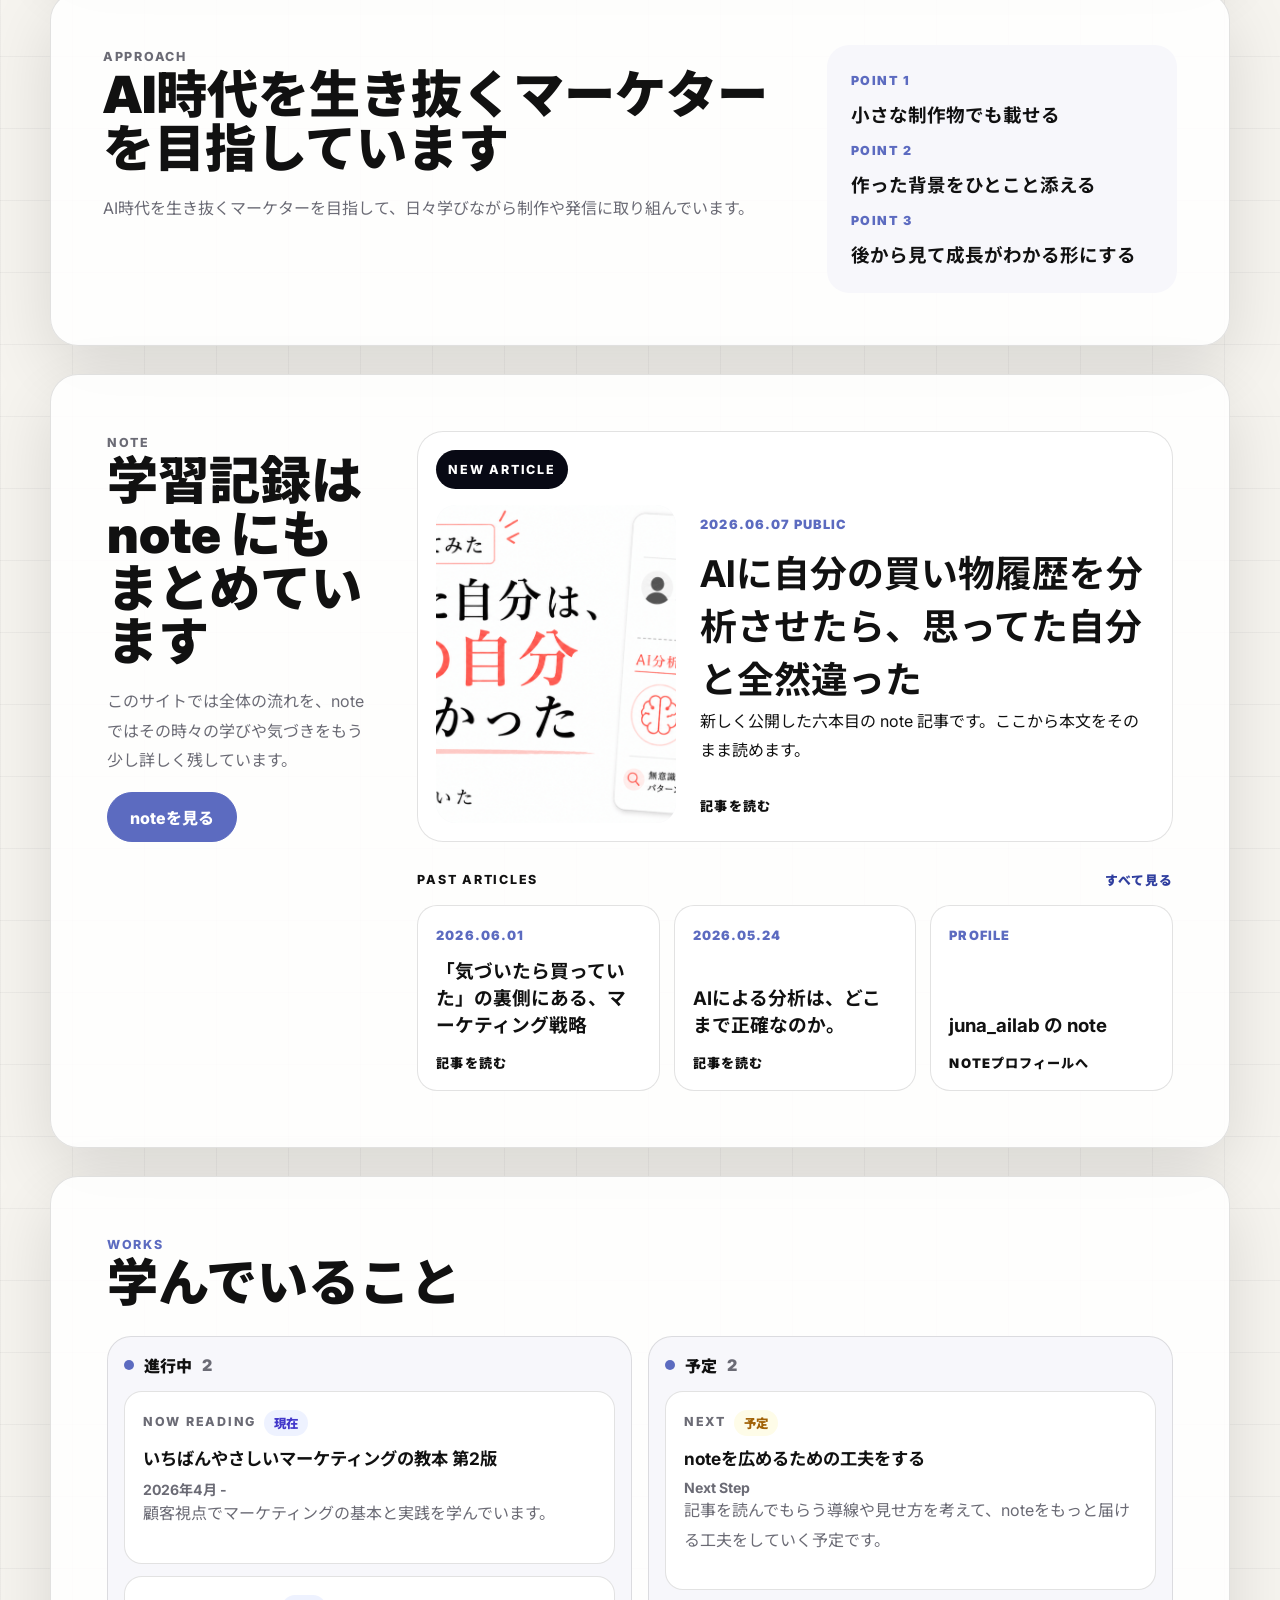
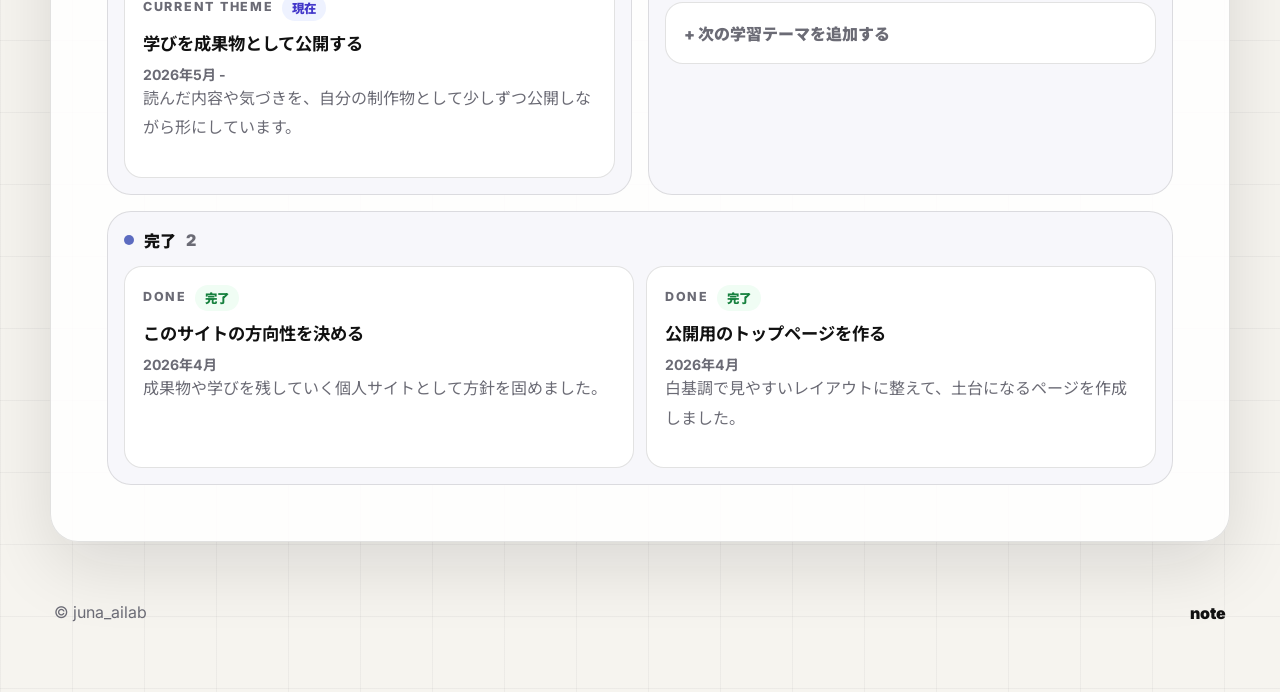
==== commit 077451c0: "Remove hero focus card and color work badges" ====
--- a/index.html
+++ b/index.html
@@ -38,27 +38,6 @@
           </div>
         </div>
 
-        <aside class="hero-panel" aria-label="site overview">
-          <p class="panel-label">CURRENT FOCUS</p>
-          <div class="signal">
-            <span class="signal-dot"></span>
-            <span>Learning + Publishing</span>
-          </div>
-          <dl class="hero-metrics">
-            <div>
-              <dt>Theme</dt>
-              <dd>AI x Marketing</dd>
-            </div>
-            <div>
-              <dt>Current Study</dt>
-              <dd>Marketing Basics</dd>
-            </div>
-            <div>
-              <dt>Status</dt>
-              <dd>Growing Archive</dd>
-            </div>
-          </dl>
-        </aside>
       </header>
 
       <main>
--- a/style.css
+++ b/style.css
@@ -109,8 +109,9 @@
 .hero {
   position: relative;
   display: grid;
-  place-items: center;
-  min-height: clamp(620px, 82vh, 820px);
+  justify-items: center;
+  align-content: center;
+  min-height: 100vh;
   overflow: hidden;
   padding: clamp(60px, 9vw, 116px) clamp(22px, 6vw, 72px);
   border-radius: 30px;
@@ -120,23 +121,6 @@
     radial-gradient(circle at 82% 12%, rgba(255, 255, 255, 0.16), transparent 28%),
     linear-gradient(135deg, #080914 0%, #16182b 55%, #05050a 100%);
   box-shadow: 0 34px 90px rgba(8, 9, 20, 0.36);
-}
-
-.hero::before {
-  content: "AI × MARKETING";
-  position: absolute;
-  left: 50%;
-  top: 50%;
-  transform: translate(-50%, -52%);
-  width: max-content;
-  max-width: 100%;
-  color: rgba(255, 255, 255, 0.055);
-  font-size: clamp(4.8rem, 15vw, 14rem);
-  font-weight: 900;
-  letter-spacing: 0;
-  line-height: 0.82;
-  text-align: center;
-  pointer-events: none;
 }
 
 .hero::after {
@@ -182,12 +166,12 @@
 }
 
 h1 {
-  max-width: 11ch;
+  max-width: 17ch;
   margin-bottom: 24px;
-  font-size: clamp(3.4rem, 9vw, 7.2rem);
-  font-weight: 900;
+  font-size: clamp(2rem, 5.2vw, 4.2rem);
+  font-weight: 700;
   letter-spacing: 0;
-  line-height: 0.92;
+  line-height: 1.4;
 }
 
 h2 {
@@ -260,59 +244,6 @@
   background: rgba(255, 255, 255, 0.12);
 }
 
-.hero-panel {
-  position: absolute;
-  z-index: 1;
-  right: clamp(18px, 4vw, 44px);
-  bottom: clamp(18px, 4vw, 44px);
-  width: min(330px, calc(100% - 36px));
-  padding: 18px;
-  border: 1px solid rgba(255, 255, 255, 0.14);
-  border-radius: 20px;
-  background: rgba(255, 255, 255, 0.08);
-  backdrop-filter: blur(14px);
-}
-
-.signal {
-  display: inline-flex;
-  align-items: center;
-  gap: 10px;
-  margin-top: 14px;
-  color: rgba(255, 255, 255, 0.82);
-  font-weight: 700;
-}
-
-.signal-dot {
-  width: 9px;
-  height: 9px;
-  border-radius: 50%;
-  background: var(--accent);
-  box-shadow: 0 0 0 6px rgba(92, 107, 192, 0.24);
-}
-
-.hero-metrics {
-  display: grid;
-  grid-template-columns: repeat(3, 1fr);
-  gap: 10px;
-  margin: 18px 0 0;
-}
-
-.hero-metrics div {
-  padding-top: 12px;
-  border-top: 1px solid rgba(255, 255, 255, 0.14);
-}
-
-.hero-metrics dt {
-  color: rgba(255, 255, 255, 0.52);
-}
-
-.hero-metrics dd {
-  margin: 6px 0 0;
-  color: #ffffff;
-  font-size: 0.9rem;
-  font-weight: 800;
-}
-
 .about-profile,
 .profile,
 .note-section,
@@ -690,6 +621,21 @@
   font-weight: 900;
 }
 
+.is-active .work-pill {
+  background: #eef2ff;
+  color: #4338ca;
+}
+
+.is-plan .work-pill {
+  background: #fefce8;
+  color: #a16207;
+}
+
+.is-done .work-pill {
+  background: #f0fdf4;
+  color: #15803d;
+}
+
 .work-card h3 {
   margin: 0;
   font-size: 1.08rem;
@@ -730,19 +676,7 @@
 
 @media (max-width: 920px) {
   .hero {
-    min-height: 680px;
-  }
-
-  .hero-panel {
-    position: relative;
-    right: auto;
-    bottom: auto;
-    width: 100%;
-    margin-top: 34px;
-  }
-
-  .hero-copy {
-    align-self: end;
+    min-height: 100vh;
   }
 
   .about-profile,
@@ -790,12 +724,8 @@
   }
 
   .hero {
-    min-height: 620px;
+    min-height: 100vh;
     border-radius: 24px;
-  }
-
-  .hero-metrics {
-    grid-template-columns: 1fr;
   }
 
   .about-profile,
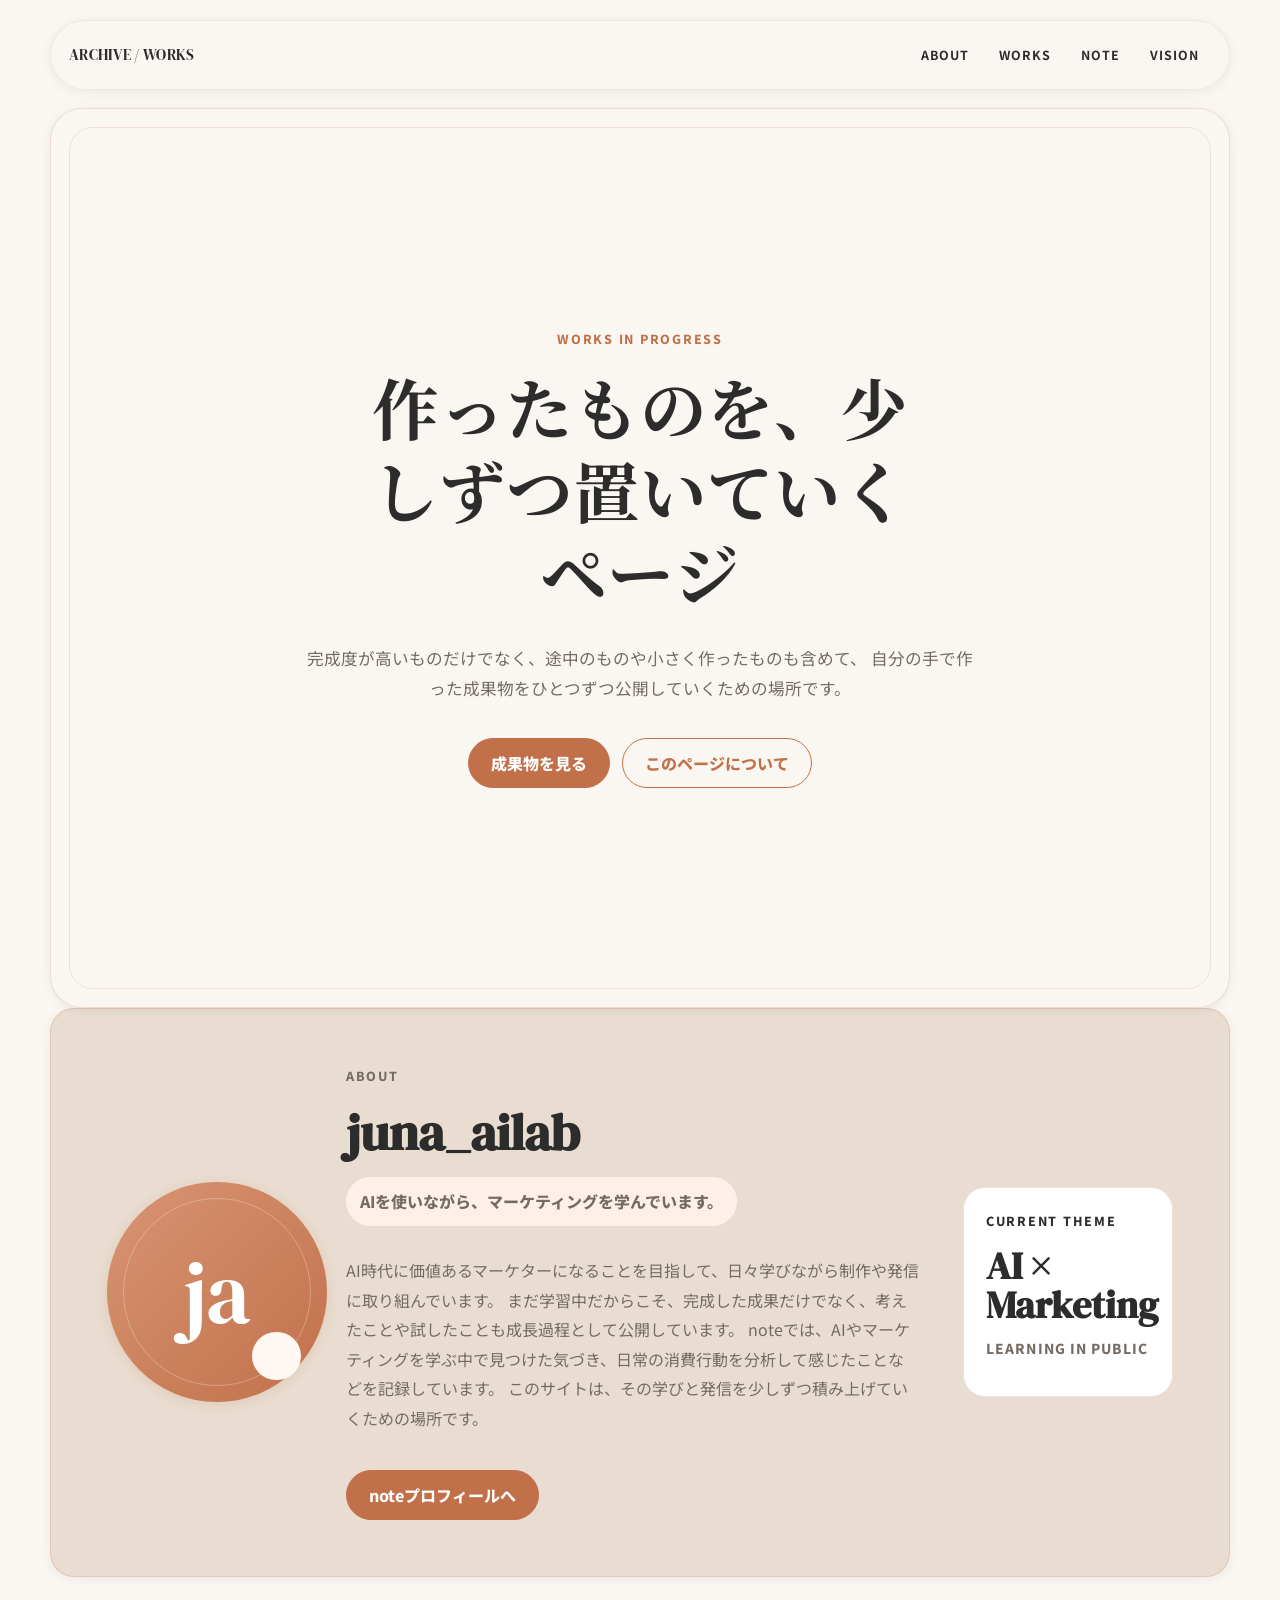
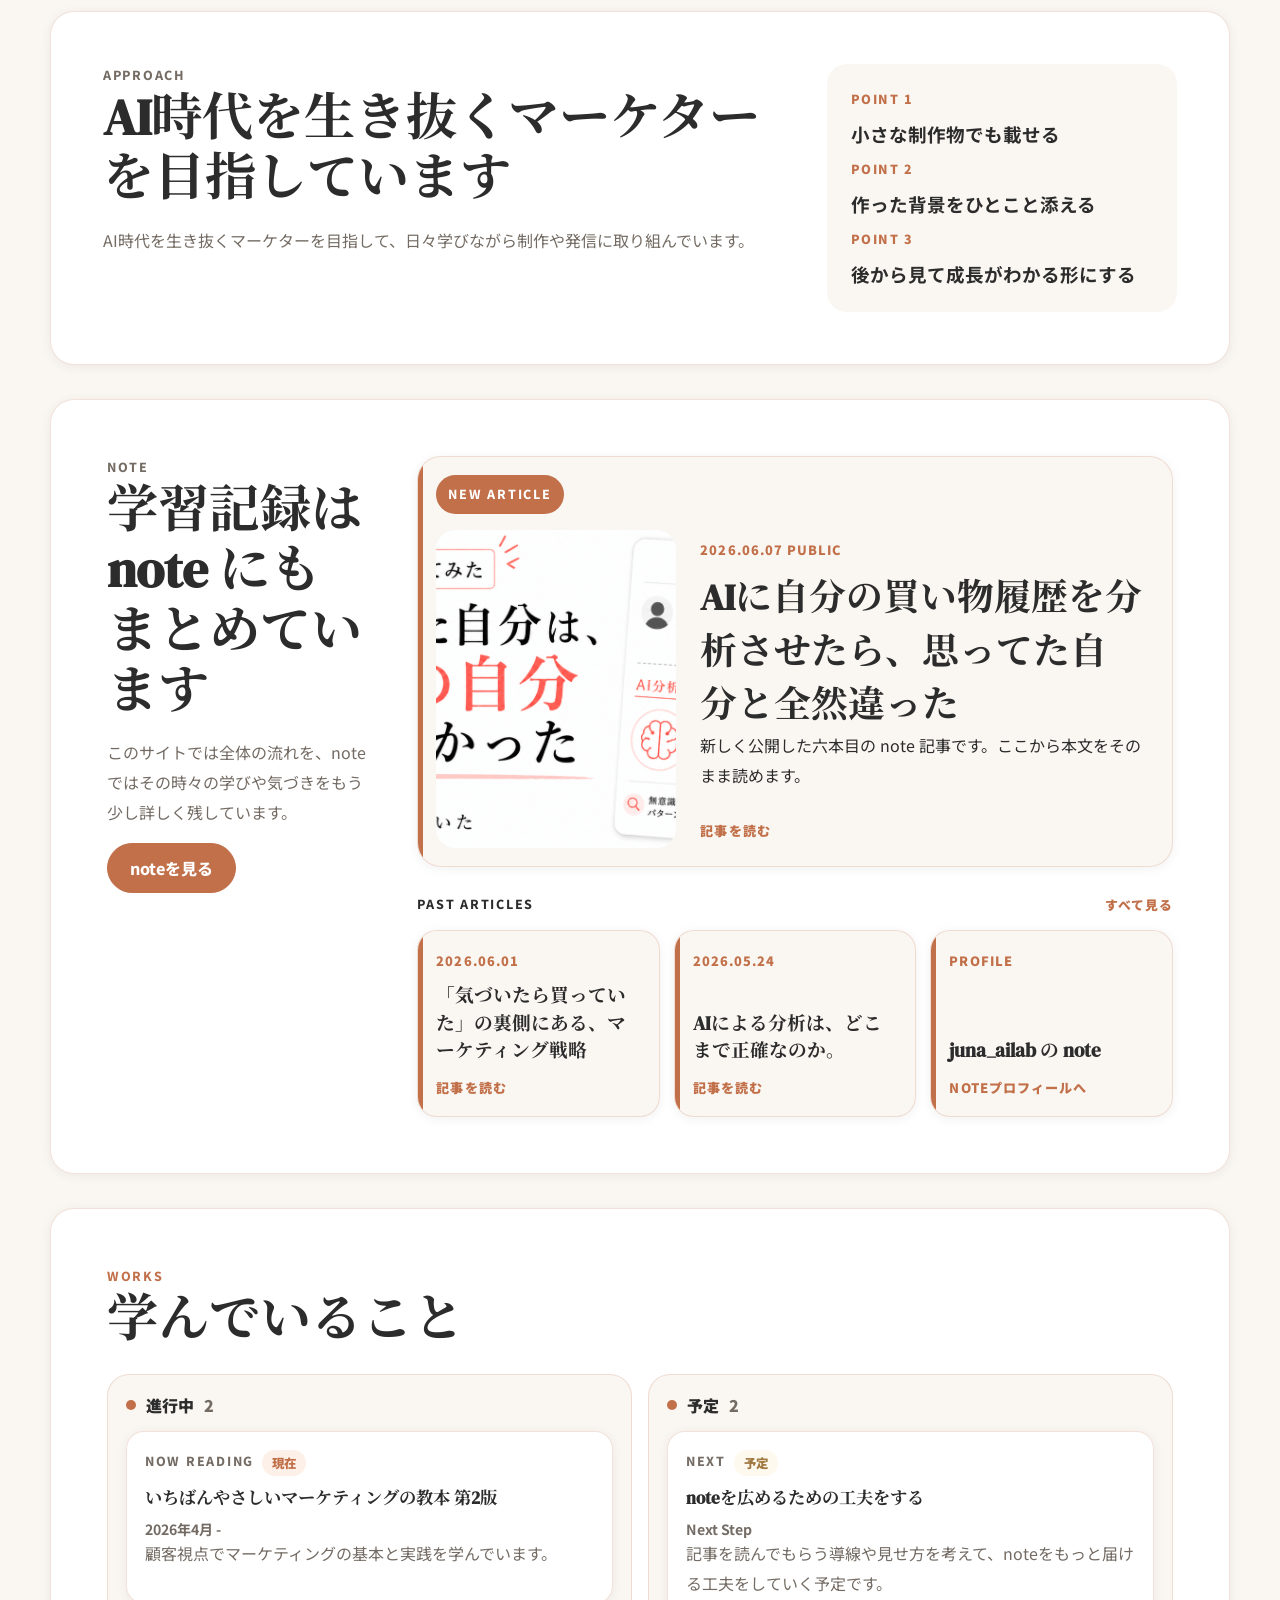
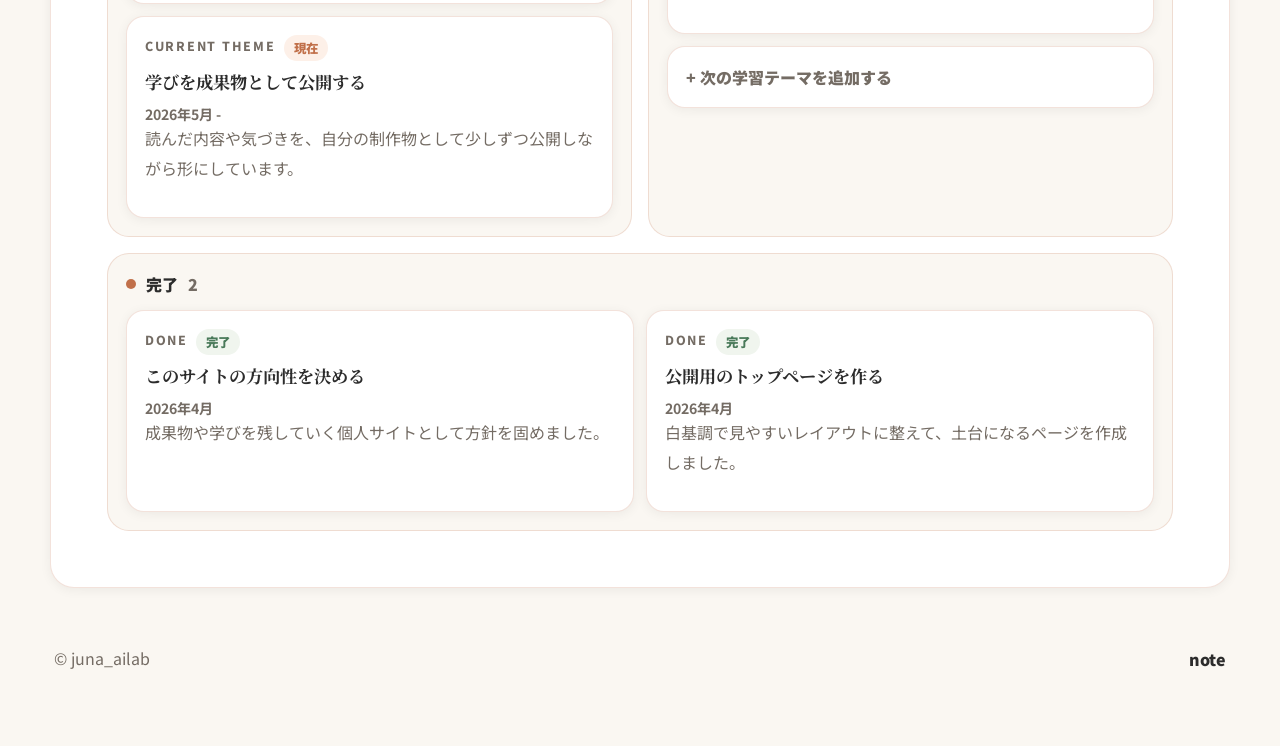
==== commit 54bfa7b4: "Refresh site with natural visual style" ====
--- a/index.html
+++ b/index.html
@@ -7,7 +7,7 @@
     <link rel="preconnect" href="https://fonts.googleapis.com" />
     <link rel="preconnect" href="https://fonts.gstatic.com" crossorigin />
     <link
-      href="https://fonts.googleapis.com/css2?family=Inter:wght@400;500;600;700;800;900&family=Noto+Sans+JP:wght@400;500;700;800&display=swap"
+      href="https://fonts.googleapis.com/css2?family=DM+Serif+Display&family=Noto+Sans+JP:wght@400;500;700;800&family=Noto+Serif+JP:wght@500;600;700&display=swap"
       rel="stylesheet"
     />
     <link rel="stylesheet" href="./style.css" />
--- a/style.css
+++ b/style.css
@@ -1,16 +1,18 @@
 :root {
-  --bg: #f6f4ef;
-  --text: #111111;
-  --muted: #6b6b75;
+  --bg: #faf7f2;
+  --text: #2c2c2c;
+  --muted: #746c64;
   --surface: #ffffff;
-  --surface-soft: #f7f7fb;
-  --line: rgba(17, 17, 17, 0.12);
-  --line-strong: rgba(17, 17, 17, 0.22);
-  --accent: #5c6bc0;
-  --accent-dark: #303f9f;
-  --accent-soft: rgba(92, 107, 192, 0.12);
-  --dark: #080914;
-  --shadow: 0 24px 70px rgba(17, 17, 17, 0.12);
+  --surface-soft: #e8ddd0;
+  --line: rgba(193, 112, 74, 0.2);
+  --line-strong: rgba(193, 112, 74, 0.48);
+  --accent: #c1704a;
+  --accent-dark: #9e5737;
+  --accent-soft: #fdf0e8;
+  --sand: #e8ddd0;
+  --shadow: 0 2px 12px rgba(0, 0, 0, 0.06);
+  --font-sans: "Noto Sans JP", sans-serif;
+  --font-serif: "DM Serif Display", "Noto Serif JP", serif;
 }
 
 * {
@@ -24,30 +26,15 @@
 body {
   margin: 0;
   min-height: 100vh;
-  font-family: "Inter", "Noto Sans JP", sans-serif;
+  font-family: var(--font-sans);
   color: var(--text);
-  background:
-    linear-gradient(90deg, rgba(17, 17, 17, 0.04) 1px, transparent 1px),
-    linear-gradient(180deg, rgba(17, 17, 17, 0.04) 1px, transparent 1px),
-    var(--bg);
-  background-size: 72px 72px, 72px 72px, auto;
-}
-
-body::before {
-  content: "";
-  position: fixed;
-  inset: 0;
-  z-index: -1;
-  background:
-    radial-gradient(circle at 15% 10%, rgba(92, 107, 192, 0.2), transparent 28%),
-    radial-gradient(circle at 90% 30%, rgba(17, 17, 17, 0.08), transparent 24%);
-  pointer-events: none;
+  background: var(--bg);
 }
 
 .page-shell {
   width: min(1180px, calc(100% - 32px));
   margin: 0 auto;
-  padding: 18px 0 64px;
+  padding: 20px 0 72px;
 }
 
 .site-nav {
@@ -59,18 +46,19 @@
   justify-content: space-between;
   gap: 16px;
   margin-bottom: 18px;
-  padding: 14px 18px;
-  border: 1px solid rgba(255, 255, 255, 0.28);
+  padding: 16px 18px;
+  border: 1px solid rgba(193, 112, 74, 0.12);
   border-radius: 999px;
-  background: rgba(255, 255, 255, 0.68);
-  box-shadow: 0 14px 40px rgba(17, 17, 17, 0.08);
-  backdrop-filter: blur(18px);
+  background: rgba(250, 247, 242, 0.9);
+  box-shadow: var(--shadow);
+  backdrop-filter: blur(14px);
 }
 
 .site-mark {
+  font-family: var(--font-serif);
   font-size: 0.92rem;
-  font-weight: 800;
-  letter-spacing: 0.04em;
+  font-weight: 500;
+  letter-spacing: 0.02em;
   text-transform: uppercase;
 }
 
@@ -97,13 +85,13 @@
 }
 
 .site-links a:hover {
-  background: var(--dark);
-  color: #ffffff;
+  background: transparent;
+  color: var(--accent);
 }
 
 main {
   display: grid;
-  gap: 28px;
+  gap: 34px;
 }
 
 .hero {
@@ -114,20 +102,18 @@
   min-height: 100vh;
   overflow: hidden;
   padding: clamp(60px, 9vw, 116px) clamp(22px, 6vw, 72px);
-  border-radius: 30px;
-  color: #ffffff;
-  background:
-    linear-gradient(135deg, rgba(92, 107, 192, 0.92), rgba(8, 9, 20, 0) 42%),
-    radial-gradient(circle at 82% 12%, rgba(255, 255, 255, 0.16), transparent 28%),
-    linear-gradient(135deg, #080914 0%, #16182b 55%, #05050a 100%);
-  box-shadow: 0 34px 90px rgba(8, 9, 20, 0.36);
+  border: 1px solid var(--line);
+  border-radius: 32px;
+  color: var(--text);
+  background: var(--bg);
+  box-shadow: var(--shadow);
 }
 
 .hero::after {
   content: "";
   position: absolute;
   inset: 18px;
-  border: 1px solid rgba(255, 255, 255, 0.12);
+  border: 1px solid rgba(193, 112, 74, 0.16);
   border-radius: 24px;
   pointer-events: none;
 }
@@ -155,7 +141,7 @@
 
 .eyebrow {
   margin-bottom: 20px;
-  color: rgba(255, 255, 255, 0.78);
+  color: var(--accent);
 }
 
 h1,
@@ -169,17 +155,24 @@
   max-width: 17ch;
   margin-bottom: 24px;
   font-size: clamp(2rem, 5.2vw, 4.2rem);
+  font-family: var(--font-serif);
   font-weight: 700;
   letter-spacing: 0;
-  line-height: 1.4;
+  line-height: 1.24;
 }
 
 h2 {
   margin-bottom: 18px;
   font-size: clamp(2rem, 4vw, 3.6rem);
-  font-weight: 900;
+  font-family: var(--font-serif);
+  font-weight: 700;
   letter-spacing: 0;
-  line-height: 1.05;
+  line-height: 1.18;
+}
+
+h3 {
+  font-family: var(--font-serif);
+  font-weight: 700;
 }
 
 p {
@@ -189,7 +182,7 @@
 .hero-text {
   max-width: 680px;
   margin-bottom: 0;
-  color: rgba(255, 255, 255, 0.72);
+  color: var(--muted);
   font-size: 1.04rem;
 }
 
@@ -222,7 +215,7 @@
 
 .button:hover {
   transform: translateY(-2px);
-  box-shadow: 0 16px 34px rgba(17, 17, 17, 0.16);
+  box-shadow: 0 8px 20px rgba(193, 112, 74, 0.16);
 }
 
 .button-primary {
@@ -232,16 +225,17 @@
 }
 
 .button-secondary {
-  background: rgba(255, 255, 255, 0.04);
+  background: transparent;
+  color: var(--accent);
 }
 
 .hero .button-secondary {
-  border-color: rgba(255, 255, 255, 0.48);
-  color: #ffffff;
+  border-color: var(--accent);
+  color: var(--accent);
 }
 
 .hero .button-secondary:hover {
-  background: rgba(255, 255, 255, 0.12);
+  background: var(--accent-soft);
 }
 
 .about-profile,
@@ -249,8 +243,8 @@
 .note-section,
 .contact {
   border: 1px solid var(--line);
-  border-radius: 28px;
-  background: rgba(255, 255, 255, 0.86);
+  border-radius: 24px;
+  background: var(--surface);
   box-shadow: var(--shadow);
 }
 
@@ -260,6 +254,7 @@
   gap: clamp(22px, 4vw, 44px);
   align-items: center;
   padding: clamp(28px, 5vw, 56px);
+  background: var(--sand);
 }
 
 .about-avatar {
@@ -270,10 +265,10 @@
   aspect-ratio: 1;
   border-radius: 50%;
   background:
-    linear-gradient(135deg, var(--accent), var(--accent-dark)),
-    var(--dark);
+    linear-gradient(135deg, #d89573, var(--accent)),
+    var(--accent);
   color: #ffffff;
-  box-shadow: 0 24px 58px rgba(92, 107, 192, 0.34);
+  box-shadow: 0 2px 12px rgba(193, 112, 74, 0.18);
 }
 
 .about-avatar::before {
@@ -292,14 +287,15 @@
   width: 22%;
   aspect-ratio: 1;
   border-radius: 50%;
-  background: #ffffff;
+  background: #fff8f2;
 }
 
 .about-avatar span {
   position: relative;
   z-index: 1;
+  font-family: var(--font-serif);
   font-size: clamp(3rem, 7vw, 5.4rem);
-  font-weight: 900;
+  font-weight: 500;
   letter-spacing: 0;
 }
 
@@ -328,7 +324,7 @@
   padding: 10px 14px;
   border-radius: 999px;
   background: var(--accent-soft);
-  color: var(--accent-dark);
+  color: var(--accent);
   font-weight: 800;
 }
 
@@ -341,22 +337,23 @@
   padding: 22px;
   border: 1px solid var(--line);
   border-radius: 22px;
-  background: var(--dark);
-  color: #ffffff;
+  background: var(--surface);
+  color: var(--text);
 }
 
 .about-theme strong {
   display: block;
   margin-top: 14px;
+  font-family: var(--font-serif);
   font-size: clamp(1.8rem, 3vw, 2.6rem);
-  font-weight: 900;
+  font-weight: 700;
   line-height: 1;
 }
 
 .about-theme span {
   display: block;
   margin-top: 14px;
-  color: rgba(255, 255, 255, 0.58);
+  color: var(--muted);
   font-size: 0.86rem;
   font-weight: 800;
   letter-spacing: 0.08em;
@@ -375,8 +372,8 @@
   gap: 10px;
   align-content: center;
   padding: 24px;
-  border-radius: 22px;
-  background: var(--surface-soft);
+  border-radius: 20px;
+  background: var(--bg);
 }
 
 .profile-panel p {
@@ -422,18 +419,30 @@
 }
 
 .note-card-featured {
+  position: relative;
   display: block;
   padding: 18px;
   border: 1px solid var(--line);
-  border-radius: 26px;
-  background: #ffffff;
+  border-radius: 24px;
+  background: var(--bg);
+  box-shadow: var(--shadow);
+  overflow: hidden;
+}
+
+.note-card-featured::before,
+.headline-item::before {
+  content: "";
+  position: absolute;
+  inset: 0 auto 0 0;
+  width: 5px;
+  background: var(--accent);
 }
 
 .note-card-featured:hover,
 .headline-item:hover,
 .work-card:hover {
   transform: translateY(-4px);
-  box-shadow: 0 22px 46px rgba(17, 17, 17, 0.12);
+  box-shadow: 0 8px 24px rgba(193, 112, 74, 0.14);
 }
 
 .note-card-featured .note-label {
@@ -441,7 +450,7 @@
   margin-bottom: 16px;
   padding: 8px 12px;
   border-radius: 999px;
-  background: var(--dark);
+  background: var(--accent);
   color: #ffffff;
 }
 
@@ -457,7 +466,7 @@
   min-height: 260px;
   overflow: hidden;
   border-radius: 20px;
-  background: var(--surface-soft);
+  background: var(--surface);
 }
 
 .note-thumbnail img {
@@ -498,7 +507,7 @@
 .headline-link {
   display: inline-flex;
   margin-top: 14px;
-  color: var(--text);
+  color: var(--accent);
   font-size: 0.82rem;
   font-weight: 900;
   letter-spacing: 0.08em;
@@ -521,7 +530,7 @@
 }
 
 .past-articles-link {
-  color: var(--accent-dark);
+  color: var(--accent);
   text-decoration: none;
   font-size: 0.8rem;
   font-weight: 900;
@@ -530,13 +539,16 @@
 }
 
 .headline-item {
+  position: relative;
   display: grid;
   align-content: space-between;
   min-height: 180px;
   padding: 18px;
   border: 1px solid var(--line);
   border-radius: 20px;
-  background: #ffffff;
+  background: var(--bg);
+  box-shadow: var(--shadow);
+  overflow: hidden;
 }
 
 .contact {
@@ -556,10 +568,10 @@
 
 .work-column {
   min-width: 0;
-  padding: 16px;
+  padding: 18px;
   border: 1px solid var(--line);
-  border-radius: 24px;
-  background: var(--surface-soft);
+  border-radius: 22px;
+  background: var(--bg);
 }
 
 .work-column-header {
@@ -597,6 +609,7 @@
   border: 1px solid var(--line);
   border-radius: 18px;
   background: #ffffff;
+  box-shadow: var(--shadow);
   transition:
     transform 180ms ease,
     box-shadow 180ms ease;
@@ -622,18 +635,18 @@
 }
 
 .is-active .work-pill {
-  background: #eef2ff;
-  color: #4338ca;
+  background: #fdf0e8;
+  color: #c1704a;
 }
 
 .is-plan .work-pill {
-  background: #fefce8;
-  color: #a16207;
+  background: #fef9ee;
+  color: #a07840;
 }
 
 .is-done .work-pill {
-  background: #f0fdf4;
-  color: #15803d;
+  background: #f0f5ee;
+  color: #4a7a5a;
 }
 
 .work-card h3 {
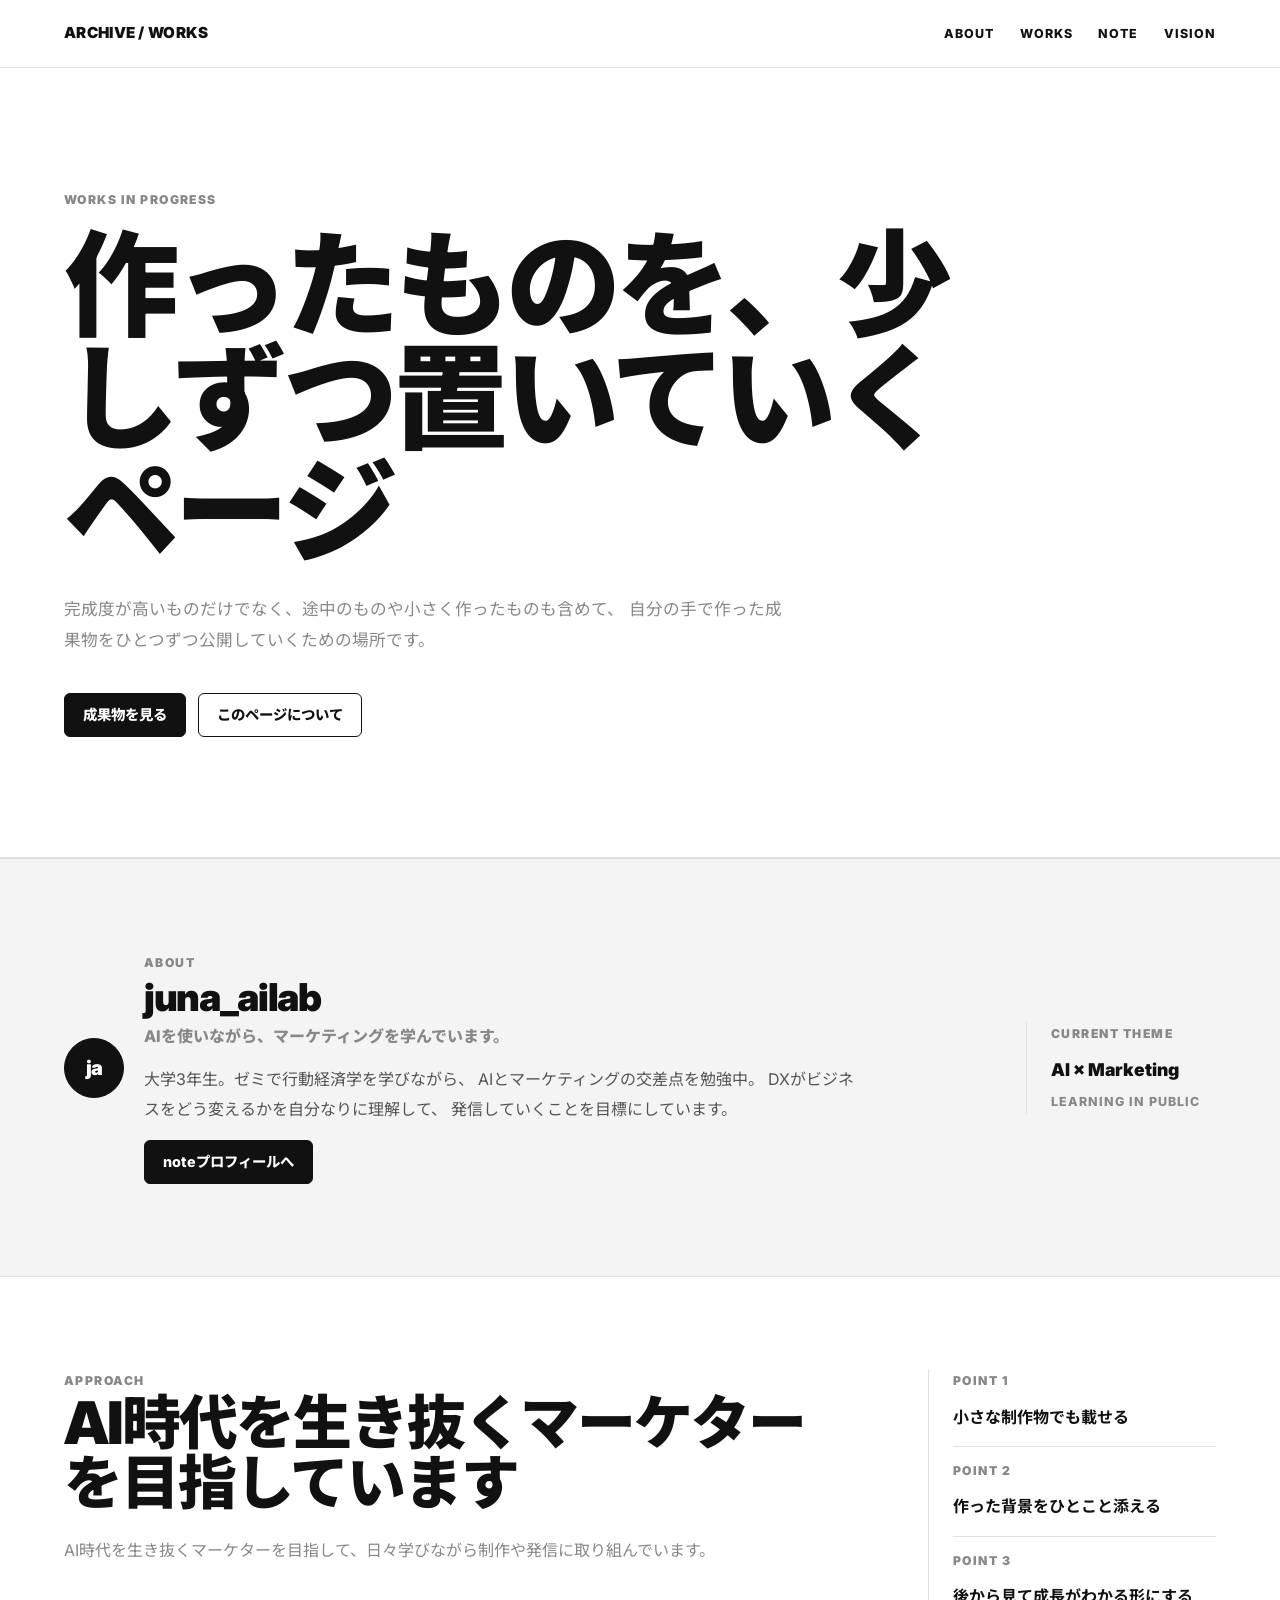
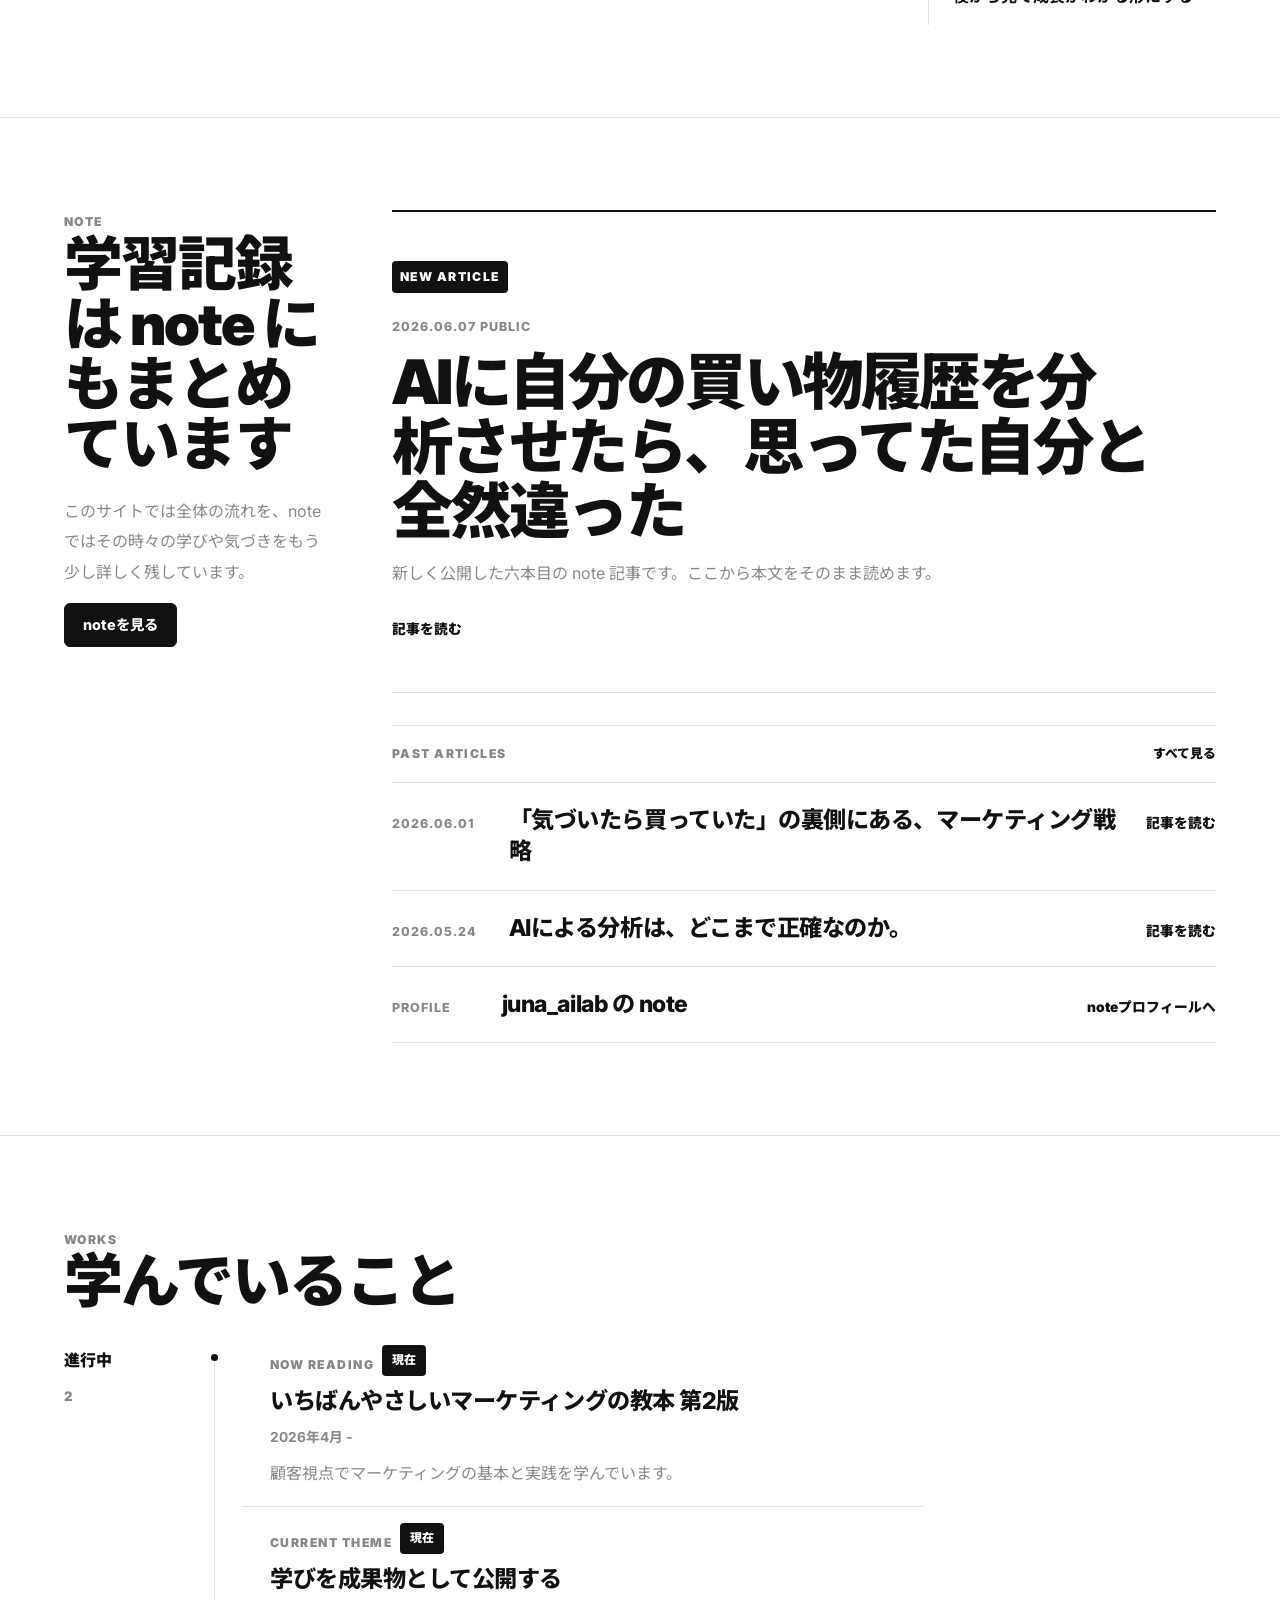
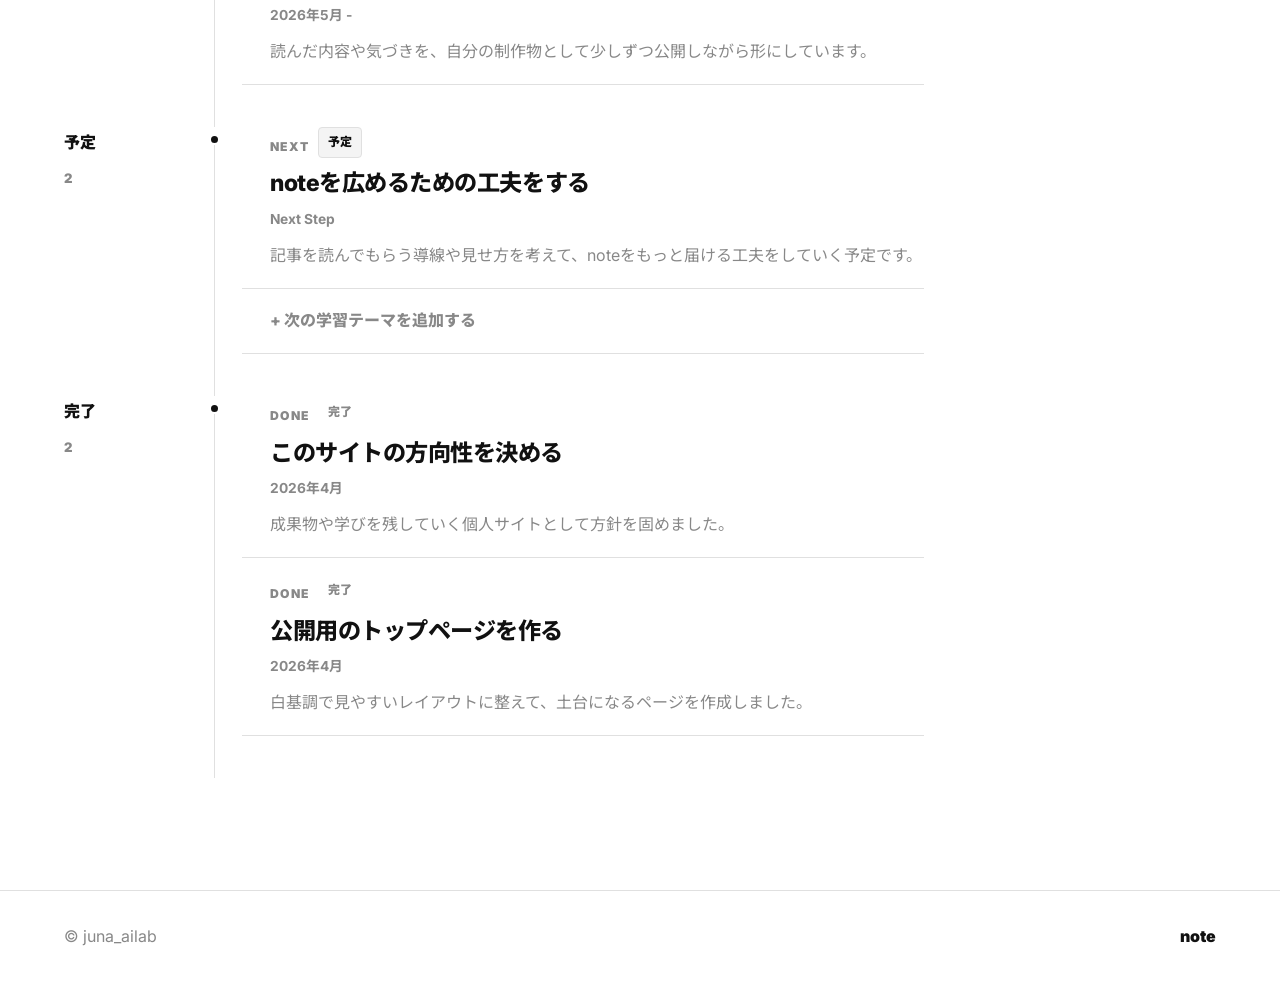
==== commit 8155b183: "Redesign site as editorial media layout" ====
--- a/index.html
+++ b/index.html
@@ -7,7 +7,7 @@
     <link rel="preconnect" href="https://fonts.googleapis.com" />
     <link rel="preconnect" href="https://fonts.gstatic.com" crossorigin />
     <link
-      href="https://fonts.googleapis.com/css2?family=DM+Serif+Display&family=Noto+Sans+JP:wght@400;500;700;800&family=Noto+Serif+JP:wght@500;600;700&display=swap"
+      href="https://fonts.googleapis.com/css2?family=Inter:wght@400;500;600;700;800;900&family=Noto+Sans+JP:wght@400;500;700;800&display=swap"
       rel="stylesheet"
     />
     <link rel="stylesheet" href="./style.css" />
@@ -50,10 +50,10 @@
             <h2>juna_ailab</h2>
             <p class="about-catch">AIを使いながら、マーケティングを学んでいます。</p>
             <p>
-              AI時代に価値あるマーケターになることを目指して、日々学びながら制作や発信に取り組んでいます。
-              まだ学習中だからこそ、完成した成果だけでなく、考えたことや試したことも成長過程として公開しています。
-              noteでは、AIやマーケティングを学ぶ中で見つけた気づき、日常の消費行動を分析して感じたことなどを記録しています。
-              このサイトは、その学びと発信を少しずつ積み上げていくための場所です。
+              大学3年生。ゼミで行動経済学を学びながら、
+              AIとマーケティングの交差点を勉強中。
+              DXがビジネスをどう変えるかを自分なりに理解して、
+              発信していくことを目標にしています。
             </p>
             <div class="about-actions">
               <a class="button button-primary" href="https://note.com/juna_ailab" target="_blank" rel="noreferrer">
--- a/style.css
+++ b/style.css
@@ -1,18 +1,12 @@
 :root {
-  --bg: #faf7f2;
-  --text: #2c2c2c;
-  --muted: #746c64;
+  --bg: #ffffff;
+  --section: #f4f4f4;
+  --text: #111111;
+  --muted: #888888;
+  --line: #e0e0e0;
+  --accent: #111111;
   --surface: #ffffff;
-  --surface-soft: #e8ddd0;
-  --line: rgba(193, 112, 74, 0.2);
-  --line-strong: rgba(193, 112, 74, 0.48);
-  --accent: #c1704a;
-  --accent-dark: #9e5737;
-  --accent-soft: #fdf0e8;
-  --sand: #e8ddd0;
-  --shadow: 0 2px 12px rgba(0, 0, 0, 0.06);
-  --font-sans: "Noto Sans JP", sans-serif;
-  --font-serif: "DM Serif Display", "Noto Serif JP", serif;
+  --font-sans: "Inter", "Noto Sans JP", sans-serif;
 }
 
 * {
@@ -26,38 +20,36 @@
 body {
   margin: 0;
   min-height: 100vh;
-  font-family: var(--font-sans);
   color: var(--text);
   background: var(--bg);
+  font-family: var(--font-sans);
+  font-size: 16px;
+  line-height: 1.9;
 }
 
 .page-shell {
-  width: min(1180px, calc(100% - 32px));
-  margin: 0 auto;
-  padding: 20px 0 72px;
+  width: 100%;
+  margin: 0;
 }
 
 .site-nav {
   position: sticky;
-  top: 14px;
+  top: 0;
   z-index: 20;
   display: flex;
   align-items: center;
   justify-content: space-between;
-  gap: 16px;
-  margin-bottom: 18px;
-  padding: 16px 18px;
-  border: 1px solid rgba(193, 112, 74, 0.12);
-  border-radius: 999px;
-  background: rgba(250, 247, 242, 0.9);
-  box-shadow: var(--shadow);
-  backdrop-filter: blur(14px);
+  gap: 24px;
+  min-height: 68px;
+  padding: 0 clamp(20px, 5vw, 72px);
+  border-bottom: 1px solid var(--line);
+  background: rgba(255, 255, 255, 0.96);
+  backdrop-filter: blur(12px);
 }
 
 .site-mark {
-  font-family: var(--font-serif);
-  font-size: 0.92rem;
-  font-weight: 500;
+  font-size: 0.95rem;
+  font-weight: 900;
   letter-spacing: 0.02em;
   text-transform: uppercase;
 }
@@ -66,65 +58,35 @@
   display: flex;
   flex-wrap: wrap;
   justify-content: flex-end;
-  gap: 6px;
+  gap: clamp(12px, 2vw, 28px);
 }
 
 .site-links a {
-  min-height: 36px;
-  padding: 9px 12px;
-  border-radius: 999px;
   color: var(--text);
   text-decoration: none;
   font-size: 0.78rem;
-  font-weight: 700;
+  font-weight: 800;
   letter-spacing: 0.08em;
   text-transform: uppercase;
-  transition:
-    background-color 180ms ease,
-    color 180ms ease;
+  transition: color 160ms ease;
 }
 
 .site-links a:hover {
-  background: transparent;
-  color: var(--accent);
+  color: var(--muted);
 }
 
 main {
-  display: grid;
-  gap: 34px;
+  display: block;
 }
 
 .hero {
-  position: relative;
-  display: grid;
-  justify-items: center;
-  align-content: center;
-  min-height: 100vh;
-  overflow: hidden;
-  padding: clamp(60px, 9vw, 116px) clamp(22px, 6vw, 72px);
-  border: 1px solid var(--line);
-  border-radius: 32px;
-  color: var(--text);
+  padding: clamp(76px, 11vw, 120px) clamp(20px, 5vw, 72px);
+  border-bottom: 1px solid var(--line);
   background: var(--bg);
-  box-shadow: var(--shadow);
-}
-
-.hero::after {
-  content: "";
-  position: absolute;
-  inset: 18px;
-  border: 1px solid rgba(193, 112, 74, 0.16);
-  border-radius: 24px;
-  pointer-events: none;
 }
 
 .hero-copy {
-  position: relative;
-  z-index: 1;
-  display: grid;
-  justify-items: center;
-  max-width: 850px;
-  text-align: center;
+  max-width: 980px;
 }
 
 .eyebrow,
@@ -133,15 +95,15 @@
 .note-label,
 .work-tag {
   margin: 0;
-  font-size: 0.78rem;
-  font-weight: 800;
-  letter-spacing: 0.14em;
+  color: var(--muted);
+  font-size: 0.76rem;
+  font-weight: 900;
+  letter-spacing: 0.12em;
   text-transform: uppercase;
 }
 
 .eyebrow {
-  margin-bottom: 20px;
-  color: var(--accent);
+  margin-bottom: 18px;
 }
 
 h1,
@@ -152,35 +114,34 @@
 }
 
 h1 {
-  max-width: 17ch;
-  margin-bottom: 24px;
-  font-size: clamp(2rem, 5.2vw, 4.2rem);
-  font-family: var(--font-serif);
-  font-weight: 700;
-  letter-spacing: 0;
-  line-height: 1.24;
+  max-width: 13ch;
+  margin-bottom: 26px;
+  font-size: clamp(3rem, 9vw, 7.8rem);
+  font-weight: 900;
+  letter-spacing: -0.04em;
+  line-height: 0.98;
 }
 
 h2 {
-  margin-bottom: 18px;
-  font-size: clamp(2rem, 4vw, 3.6rem);
-  font-family: var(--font-serif);
-  font-weight: 700;
-  letter-spacing: 0;
-  line-height: 1.18;
+  margin-bottom: 22px;
+  font-size: clamp(2rem, 4.6vw, 4.4rem);
+  font-weight: 900;
+  letter-spacing: -0.035em;
+  line-height: 1.02;
 }
 
 h3 {
-  font-family: var(--font-serif);
-  font-weight: 700;
+  font-weight: 800;
+  letter-spacing: -0.02em;
+  line-height: 1.35;
 }
 
 p {
-  line-height: 1.85;
+  line-height: 1.9;
 }
 
 .hero-text {
-  max-width: 680px;
+  max-width: 720px;
   margin-bottom: 0;
   color: var(--muted);
   font-size: 1.04rem;
@@ -189,127 +150,101 @@
 .hero-actions {
   display: flex;
   flex-wrap: wrap;
-  justify-content: center;
   gap: 12px;
-  margin-top: 34px;
+  margin-top: 36px;
 }
 
 .button {
   display: inline-flex;
   align-items: center;
   justify-content: center;
-  min-height: 50px;
-  padding: 0 22px;
-  border: 1px solid var(--line-strong);
-  border-radius: 999px;
-  color: var(--text);
+  min-height: 44px;
+  padding: 0 18px;
+  border: 1px solid var(--accent);
+  border-radius: 6px;
+  color: var(--accent);
   text-decoration: none;
+  font-size: 0.9rem;
   font-weight: 800;
+  line-height: 1;
   transition:
-    transform 180ms ease,
-    box-shadow 180ms ease,
-    background-color 180ms ease,
-    color 180ms ease,
-    border-color 180ms ease;
+    background-color 160ms ease,
+    color 160ms ease;
 }
 
 .button:hover {
-  transform: translateY(-2px);
-  box-shadow: 0 8px 20px rgba(193, 112, 74, 0.16);
-}
-
-.button-primary {
-  border-color: var(--accent);
   background: var(--accent);
   color: #ffffff;
 }
 
+.button-primary {
+  background: var(--accent);
+  color: #ffffff;
+}
+
+.button-primary:hover {
+  background: #333333;
+  border-color: #333333;
+}
+
 .button-secondary {
   background: transparent;
-  color: var(--accent);
-}
-
-.hero .button-secondary {
-  border-color: var(--accent);
-  color: var(--accent);
-}
-
-.hero .button-secondary:hover {
-  background: var(--accent-soft);
 }
 
 .about-profile,
 .profile,
 .note-section,
 .contact {
-  border: 1px solid var(--line);
-  border-radius: 24px;
+  padding: clamp(56px, 8vw, 92px) clamp(20px, 5vw, 72px);
+  border-top: 1px solid var(--line);
   background: var(--surface);
-  box-shadow: var(--shadow);
 }
 
 .about-profile {
   display: grid;
-  grid-template-columns: minmax(180px, 0.34fr) minmax(0, 1fr) minmax(210px, 0.34fr);
-  gap: clamp(22px, 4vw, 44px);
+  grid-template-columns: 60px minmax(0, 1fr) auto;
+  gap: 20px;
   align-items: center;
-  padding: clamp(28px, 5vw, 56px);
-  background: var(--sand);
+  background: var(--section);
 }
 
 .about-avatar {
-  position: relative;
   display: grid;
   place-items: center;
-  width: min(220px, 55vw);
+  width: 60px;
   aspect-ratio: 1;
+  border: 1px solid var(--text);
   border-radius: 50%;
-  background:
-    linear-gradient(135deg, #d89573, var(--accent)),
-    var(--accent);
+  background: var(--text);
   color: #ffffff;
-  box-shadow: 0 2px 12px rgba(193, 112, 74, 0.18);
-}
-
-.about-avatar::before {
-  content: "";
-  position: absolute;
-  inset: 16px;
-  border: 1px solid rgba(255, 255, 255, 0.28);
-  border-radius: inherit;
-}
-
+}
+
+.about-avatar::before,
 .about-avatar::after {
-  content: "";
-  position: absolute;
-  right: 12%;
-  bottom: 10%;
-  width: 22%;
-  aspect-ratio: 1;
-  border-radius: 50%;
-  background: #fff8f2;
+  content: none;
 }
 
 .about-avatar span {
-  position: relative;
-  z-index: 1;
-  font-family: var(--font-serif);
-  font-size: clamp(3rem, 7vw, 5.4rem);
-  font-weight: 500;
-  letter-spacing: 0;
+  font-size: 1.25rem;
+  font-weight: 900;
+  letter-spacing: -0.04em;
 }
 
 .about-profile-copy {
   display: grid;
-  gap: 14px;
-}
-
-.section-label {
-  color: var(--accent);
+  gap: 4px;
+  max-width: 760px;
 }
 
 .about-profile-copy h2 {
-  margin-bottom: 0;
+  margin: 0;
+  font-size: clamp(1.55rem, 3vw, 2.4rem);
+}
+
+.about-catch {
+  margin: 0;
+  color: var(--text);
+  font-weight: 800;
 }
 
 .about-profile-copy p,
@@ -319,42 +254,34 @@
   color: var(--muted);
 }
 
-.about-catch {
-  width: fit-content;
-  padding: 10px 14px;
-  border-radius: 999px;
-  background: var(--accent-soft);
-  color: var(--accent);
-  font-weight: 800;
+.about-profile-copy > p:last-of-type {
+  margin: 8px 0 0;
+  max-width: 720px;
+  color: #555555;
 }
 
 .about-actions {
-  margin-top: 6px;
+  margin-top: 12px;
 }
 
 .about-theme {
-  min-height: 210px;
-  padding: 22px;
-  border: 1px solid var(--line);
-  border-radius: 22px;
-  background: var(--surface);
-  color: var(--text);
+  min-width: 190px;
+  padding: 0 0 0 24px;
+  border-left: 1px solid var(--line);
 }
 
 .about-theme strong {
   display: block;
-  margin-top: 14px;
-  font-family: var(--font-serif);
-  font-size: clamp(1.8rem, 3vw, 2.6rem);
-  font-weight: 700;
-  line-height: 1;
+  margin-top: 8px;
+  font-size: 1.1rem;
+  font-weight: 900;
 }
 
 .about-theme span {
   display: block;
-  margin-top: 14px;
-  color: var(--muted);
-  font-size: 0.86rem;
+  margin-top: 4px;
+  color: var(--muted);
+  font-size: 0.78rem;
   font-weight: 800;
   letter-spacing: 0.08em;
   text-transform: uppercase;
@@ -362,257 +289,254 @@
 
 .profile {
   display: grid;
-  grid-template-columns: minmax(0, 1fr) minmax(280px, 0.5fr);
-  gap: 24px;
-  padding: clamp(28px, 5vw, 52px);
+  grid-template-columns: minmax(0, 1fr) minmax(280px, 0.36fr);
+  gap: clamp(28px, 5vw, 64px);
+}
+
+.profile-copy,
+.note-copy,
+.contact > .section-label,
+.contact > h2 {
+  max-width: 760px;
 }
 
 .profile-panel {
   display: grid;
-  gap: 10px;
-  align-content: center;
-  padding: 24px;
-  border-radius: 20px;
-  background: var(--bg);
+  gap: 12px;
+  align-content: start;
+  padding-left: 24px;
+  border-left: 1px solid var(--line);
 }
 
 .profile-panel p {
   margin: 0;
-  color: var(--accent);
-  font-size: 0.78rem;
+  color: var(--muted);
+  font-size: 0.76rem;
   font-weight: 900;
   letter-spacing: 0.12em;
   text-transform: uppercase;
 }
 
 .profile-panel strong {
-  font-size: 1.16rem;
-  line-height: 1.45;
+  padding-bottom: 16px;
+  border-bottom: 1px solid var(--line);
+  font-size: 1rem;
+  line-height: 1.6;
+}
+
+.profile-panel strong:last-child {
+  border-bottom: 0;
 }
 
 .note-section {
   display: grid;
-  grid-template-columns: minmax(250px, 0.35fr) minmax(0, 1fr);
-  gap: clamp(24px, 4vw, 46px);
-  padding: clamp(28px, 5vw, 56px);
+  grid-template-columns: minmax(260px, 0.32fr) minmax(0, 1fr);
+  gap: clamp(32px, 5vw, 72px);
 }
 
 .note-copy {
   align-self: start;
   position: sticky;
-  top: 104px;
+  top: 92px;
 }
 
 .note-grid {
   display: grid;
-  gap: 18px;
+  gap: 32px;
 }
 
 .note-card,
 .headline-item {
   color: inherit;
   text-decoration: none;
-  transition:
-    transform 180ms ease,
-    box-shadow 180ms ease,
-    border-color 180ms ease;
 }
 
 .note-card-featured {
-  position: relative;
   display: block;
-  padding: 18px;
-  border: 1px solid var(--line);
-  border-radius: 24px;
-  background: var(--bg);
-  box-shadow: var(--shadow);
-  overflow: hidden;
-}
-
-.note-card-featured::before,
-.headline-item::before {
-  content: "";
-  position: absolute;
-  inset: 0 auto 0 0;
-  width: 5px;
-  background: var(--accent);
-}
-
-.note-card-featured:hover,
-.headline-item:hover,
-.work-card:hover {
-  transform: translateY(-4px);
-  box-shadow: 0 8px 24px rgba(193, 112, 74, 0.14);
+  padding: clamp(28px, 4vw, 48px) 0;
+  border-top: 2px solid var(--text);
+  border-bottom: 1px solid var(--line);
+  background: var(--surface);
 }
 
 .note-card-featured .note-label {
   display: inline-flex;
-  margin-bottom: 16px;
-  padding: 8px 12px;
-  border-radius: 999px;
+  margin-bottom: 22px;
+  padding: 4px 8px;
+  border-radius: 4px;
   background: var(--accent);
   color: #ffffff;
 }
 
 .note-featured-layout {
-  display: grid;
-  grid-template-columns: minmax(240px, 0.45fr) minmax(0, 1fr);
-  gap: 24px;
-  align-items: stretch;
+  display: block;
 }
 
 .note-thumbnail {
-  display: grid;
-  min-height: 260px;
-  overflow: hidden;
-  border-radius: 20px;
-  background: var(--surface);
-}
-
-.note-thumbnail img {
-  display: block;
-  width: 100%;
-  height: 100%;
-  object-fit: cover;
+  display: none;
 }
 
 .note-featured-copy {
-  display: flex;
-  flex-direction: column;
-  justify-content: center;
-  padding: 8px 10px 8px 0;
+  max-width: 820px;
 }
 
 .note-date,
 .headline-date {
   margin: 0;
-  color: var(--accent);
-  font-size: 0.8rem;
-  font-weight: 900;
+  color: var(--muted);
+  font-size: 0.78rem;
+  font-weight: 800;
   letter-spacing: 0.08em;
   text-transform: uppercase;
 }
 
-.note-card h3,
-.headline-body h3 {
-  margin: 10px 0 0;
-  line-height: 1.45;
-}
-
 .note-card-featured h3 {
-  font-size: clamp(1.45rem, 3vw, 2.3rem);
+  max-width: 760px;
+  margin: 12px 0 14px;
+  font-size: clamp(2rem, 4.8vw, 4.6rem);
+  font-weight: 900;
+  letter-spacing: -0.04em;
+  line-height: 1.05;
+}
+
+.note-featured-copy p:not(.note-date) {
+  max-width: 640px;
+  color: var(--muted);
 }
 
 .note-link,
 .headline-link {
   display: inline-flex;
-  margin-top: 14px;
-  color: var(--accent);
-  font-size: 0.82rem;
-  font-weight: 900;
-  letter-spacing: 0.08em;
-  text-transform: uppercase;
+  margin-top: 12px;
+  color: var(--text);
+  font-size: 0.86rem;
+  font-weight: 900;
 }
 
 .past-articles {
   display: grid;
-  grid-template-columns: repeat(3, minmax(0, 1fr));
-  gap: 14px;
+  gap: 0;
+  border-top: 1px solid var(--line);
 }
 
 .past-articles-header {
-  grid-column: 1 / -1;
   display: flex;
   align-items: center;
   justify-content: space-between;
-  gap: 14px;
-  margin-top: 8px;
+  gap: 16px;
+  padding: 16px 0;
+  border-bottom: 1px solid var(--line);
 }
 
 .past-articles-link {
-  color: var(--accent);
+  color: var(--text);
   text-decoration: none;
   font-size: 0.8rem;
   font-weight: 900;
-  letter-spacing: 0.08em;
-  text-transform: uppercase;
 }
 
 .headline-item {
+  display: grid;
+  grid-template-columns: minmax(92px, 0.16fr) minmax(0, 1fr) auto;
+  gap: 18px;
+  align-items: baseline;
+  padding: 22px 0;
+  border-bottom: 1px solid var(--line);
+}
+
+.headline-body {
+  display: contents;
+}
+
+.headline-body h3 {
+  margin: 0;
+  font-size: clamp(1.05rem, 2vw, 1.45rem);
+}
+
+.headline-link {
+  margin: 0;
+  white-space: nowrap;
+}
+
+.contact {
+  padding-bottom: clamp(72px, 9vw, 112px);
+}
+
+.works-grid,
+.works-grid-bottom {
+  display: grid;
+  gap: 0;
+  max-width: 860px;
+  margin-top: 34px;
+}
+
+.works-grid-bottom {
+  margin-top: 0;
+}
+
+.work-column {
   position: relative;
   display: grid;
-  align-content: space-between;
-  min-height: 180px;
-  padding: 18px;
-  border: 1px solid var(--line);
-  border-radius: 20px;
-  background: var(--bg);
-  box-shadow: var(--shadow);
-  overflow: hidden;
-}
-
-.contact {
-  padding: clamp(28px, 5vw, 56px);
-}
-
-.works-grid {
-  display: grid;
-  grid-template-columns: repeat(2, minmax(0, 1fr));
-  gap: 16px;
-  margin-top: 26px;
-}
-
-.works-grid-bottom {
-  margin-top: 16px;
-}
-
-.work-column {
-  min-width: 0;
-  padding: 18px;
-  border: 1px solid var(--line);
-  border-radius: 22px;
-  background: var(--bg);
+  grid-template-columns: 150px minmax(0, 1fr);
+  gap: 28px;
+  padding: 0 0 42px;
+}
+
+.work-column::before {
+  content: "";
+  position: absolute;
+  left: 150px;
+  top: 8px;
+  bottom: 0;
+  width: 1px;
+  background: var(--line);
 }
 
 .work-column-header {
-  display: flex;
-  align-items: center;
-  gap: 10px;
-  margin-bottom: 14px;
+  display: grid;
+  align-content: start;
+  gap: 8px;
   font-weight: 900;
 }
 
 .work-dot {
-  width: 10px;
-  height: 10px;
+  position: absolute;
+  left: 145px;
+  top: 7px;
+  z-index: 1;
+  width: 11px;
+  height: 11px;
+  border: 2px solid var(--surface);
   border-radius: 50%;
   background: var(--accent);
 }
 
+.work-column-title {
+  font-size: 1rem;
+  font-weight: 900;
+}
+
 .work-count {
   color: var(--muted);
+  font-size: 0.82rem;
 }
 
 .work-list {
   display: grid;
-  gap: 12px;
+  gap: 16px;
+  min-width: 0;
 }
 
 .work-list.work-list-complete {
-  grid-template-columns: repeat(2, minmax(0, 1fr));
+  grid-template-columns: 1fr;
 }
 
 .work-card,
 .work-add {
   min-width: 0;
-  padding: 18px;
-  border: 1px solid var(--line);
-  border-radius: 18px;
-  background: #ffffff;
-  box-shadow: var(--shadow);
-  transition:
-    transform 180ms ease,
-    box-shadow 180ms ease;
+  padding: 0 0 18px 28px;
+  border-bottom: 1px solid var(--line);
+  background: var(--surface);
 }
 
 .work-meta {
@@ -625,46 +549,49 @@
 .work-pill {
   display: inline-flex;
   align-items: center;
-  min-height: 26px;
-  padding: 0 10px;
-  border-radius: 999px;
-  background: var(--accent-soft);
-  color: var(--accent-dark);
-  font-size: 0.78rem;
+  min-height: 25px;
+  padding: 0 9px;
+  border: 1px solid transparent;
+  border-radius: 4px;
+  font-size: 0.75rem;
   font-weight: 900;
 }
 
 .is-active .work-pill {
-  background: #fdf0e8;
-  color: #c1704a;
+  background: #111111;
+  color: #ffffff;
 }
 
 .is-plan .work-pill {
-  background: #fef9ee;
-  color: #a07840;
+  border-color: var(--line);
+  background: #f4f4f4;
+  color: #111111;
 }
 
 .is-done .work-pill {
-  background: #f0f5ee;
-  color: #4a7a5a;
+  background: #ffffff;
+  color: #888888;
 }
 
 .work-card h3 {
   margin: 0;
-  font-size: 1.08rem;
-  line-height: 1.45;
+  font-size: clamp(1.12rem, 2vw, 1.45rem);
 }
 
 .work-date {
-  margin-top: 8px;
-  color: var(--muted);
-  font-size: 0.88rem;
+  margin-top: 6px;
+  color: var(--muted);
+  font-size: 0.86rem;
   font-weight: 700;
 }
 
+.work-card p {
+  margin: 8px 0 0;
+}
+
 .work-add {
   color: var(--muted);
-  font-weight: 900;
+  font-weight: 800;
 }
 
 .site-footer {
@@ -672,8 +599,8 @@
   align-items: center;
   justify-content: space-between;
   gap: 16px;
-  margin-top: 28px;
-  padding: 28px 4px 0;
+  padding: 30px clamp(20px, 5vw, 72px);
+  border-top: 1px solid var(--line);
   color: var(--muted);
 }
 
@@ -688,71 +615,89 @@
 }
 
 @media (max-width: 920px) {
-  .hero {
-    min-height: 100vh;
-  }
-
   .about-profile,
   .profile,
   .note-section {
     grid-template-columns: 1fr;
   }
 
+  .about-profile {
+    align-items: start;
+  }
+
+  .about-theme,
+  .profile-panel {
+    padding-left: 0;
+    border-left: 0;
+  }
+
   .note-copy {
     position: static;
   }
-
-  .note-featured-layout,
-  .works-grid,
-  .work-list.work-list-complete {
-    grid-template-columns: 1fr;
-  }
-
-  .past-articles {
-    grid-template-columns: 1fr;
-  }
 }
 
 @media (max-width: 640px) {
-  .page-shell {
-    width: min(100% - 22px, 1180px);
-    padding-top: 10px;
-  }
-
   .site-nav {
-    position: sticky;
-    top: 8px;
     align-items: flex-start;
-    border-radius: 22px;
+    min-height: auto;
+    gap: 12px;
+    padding: 14px 12px;
+  }
+
+  .site-mark {
+    font-size: 0.86rem;
   }
 
   .site-links {
-    gap: 2px;
+    max-width: 190px;
+    gap: 8px 10px;
   }
 
   .site-links a {
-    min-height: 30px;
-    padding: 7px 8px;
-    font-size: 0.7rem;
+    font-size: 0.66rem;
   }
 
   .hero {
-    min-height: 100vh;
-    border-radius: 24px;
+    padding: 72px 16px 82px;
+  }
+
+  h1 {
+    font-size: clamp(2.8rem, 15vw, 4.2rem);
   }
 
   .about-profile,
   .profile,
   .note-section,
   .contact {
-    border-radius: 22px;
-  }
-
-  .about-avatar {
-    width: 132px;
-  }
-
-  .about-catch {
-    width: 100%;
-  }
-}
+    padding: 48px 16px;
+  }
+
+  .headline-item {
+    grid-template-columns: 1fr;
+    gap: 6px;
+  }
+
+  .headline-body {
+    display: grid;
+    gap: 6px;
+  }
+
+  .work-column {
+    grid-template-columns: 1fr;
+    gap: 14px;
+    padding-left: 22px;
+  }
+
+  .work-column::before {
+    left: 5px;
+  }
+
+  .work-dot {
+    left: 0;
+  }
+
+  .work-card,
+  .work-add {
+    padding-left: 0;
+  }
+}
